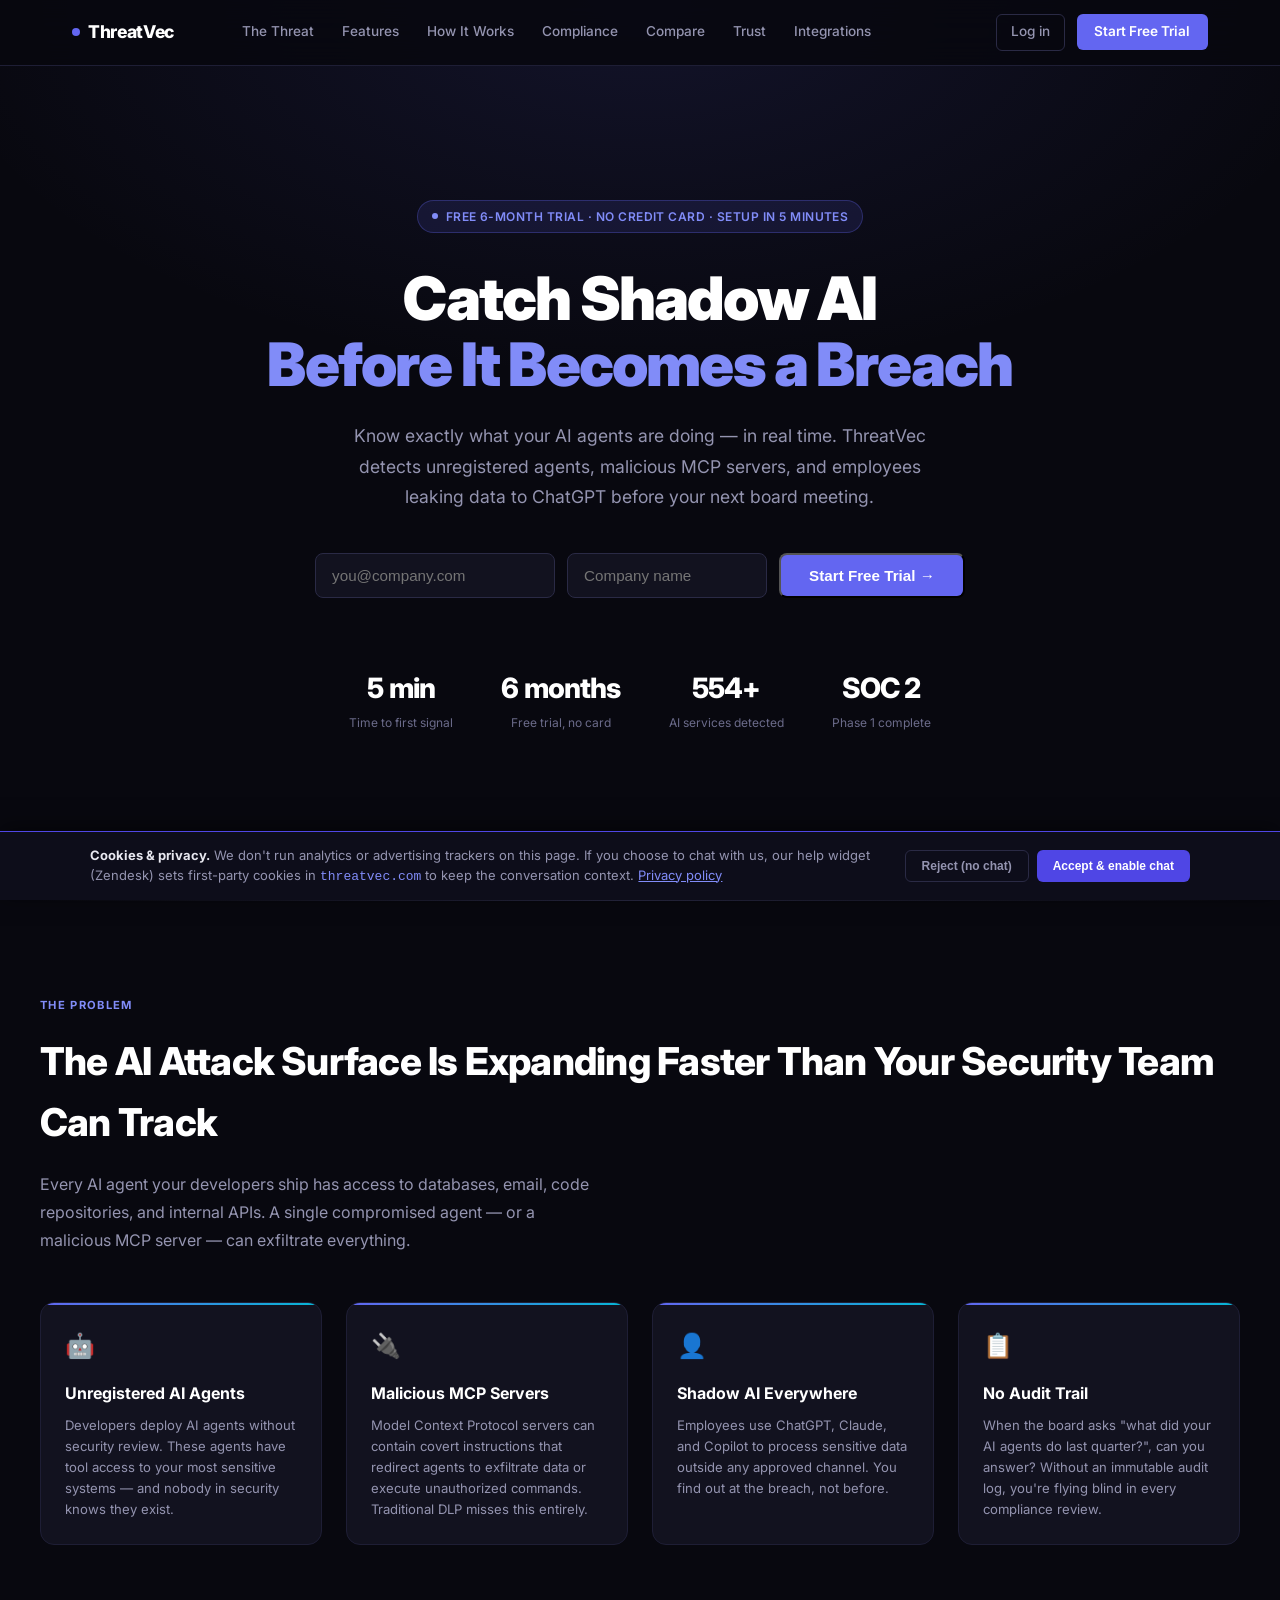
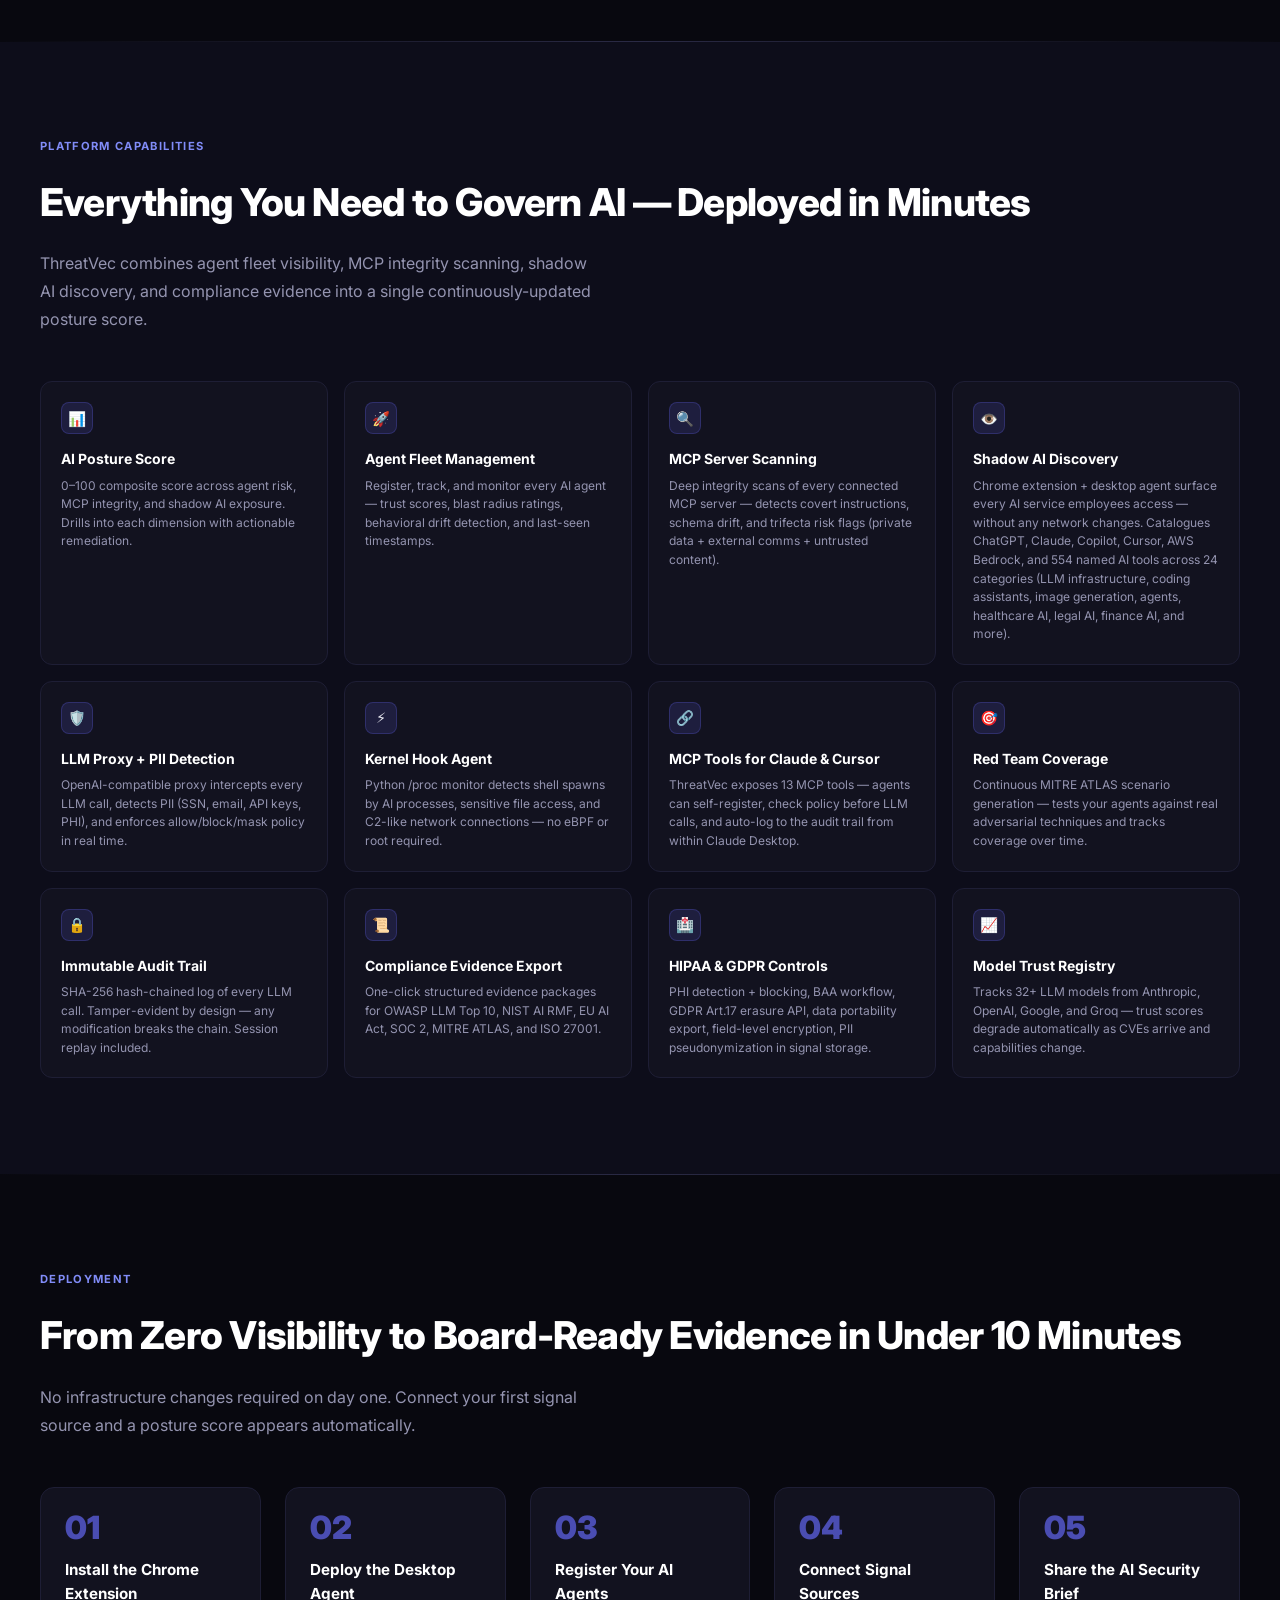
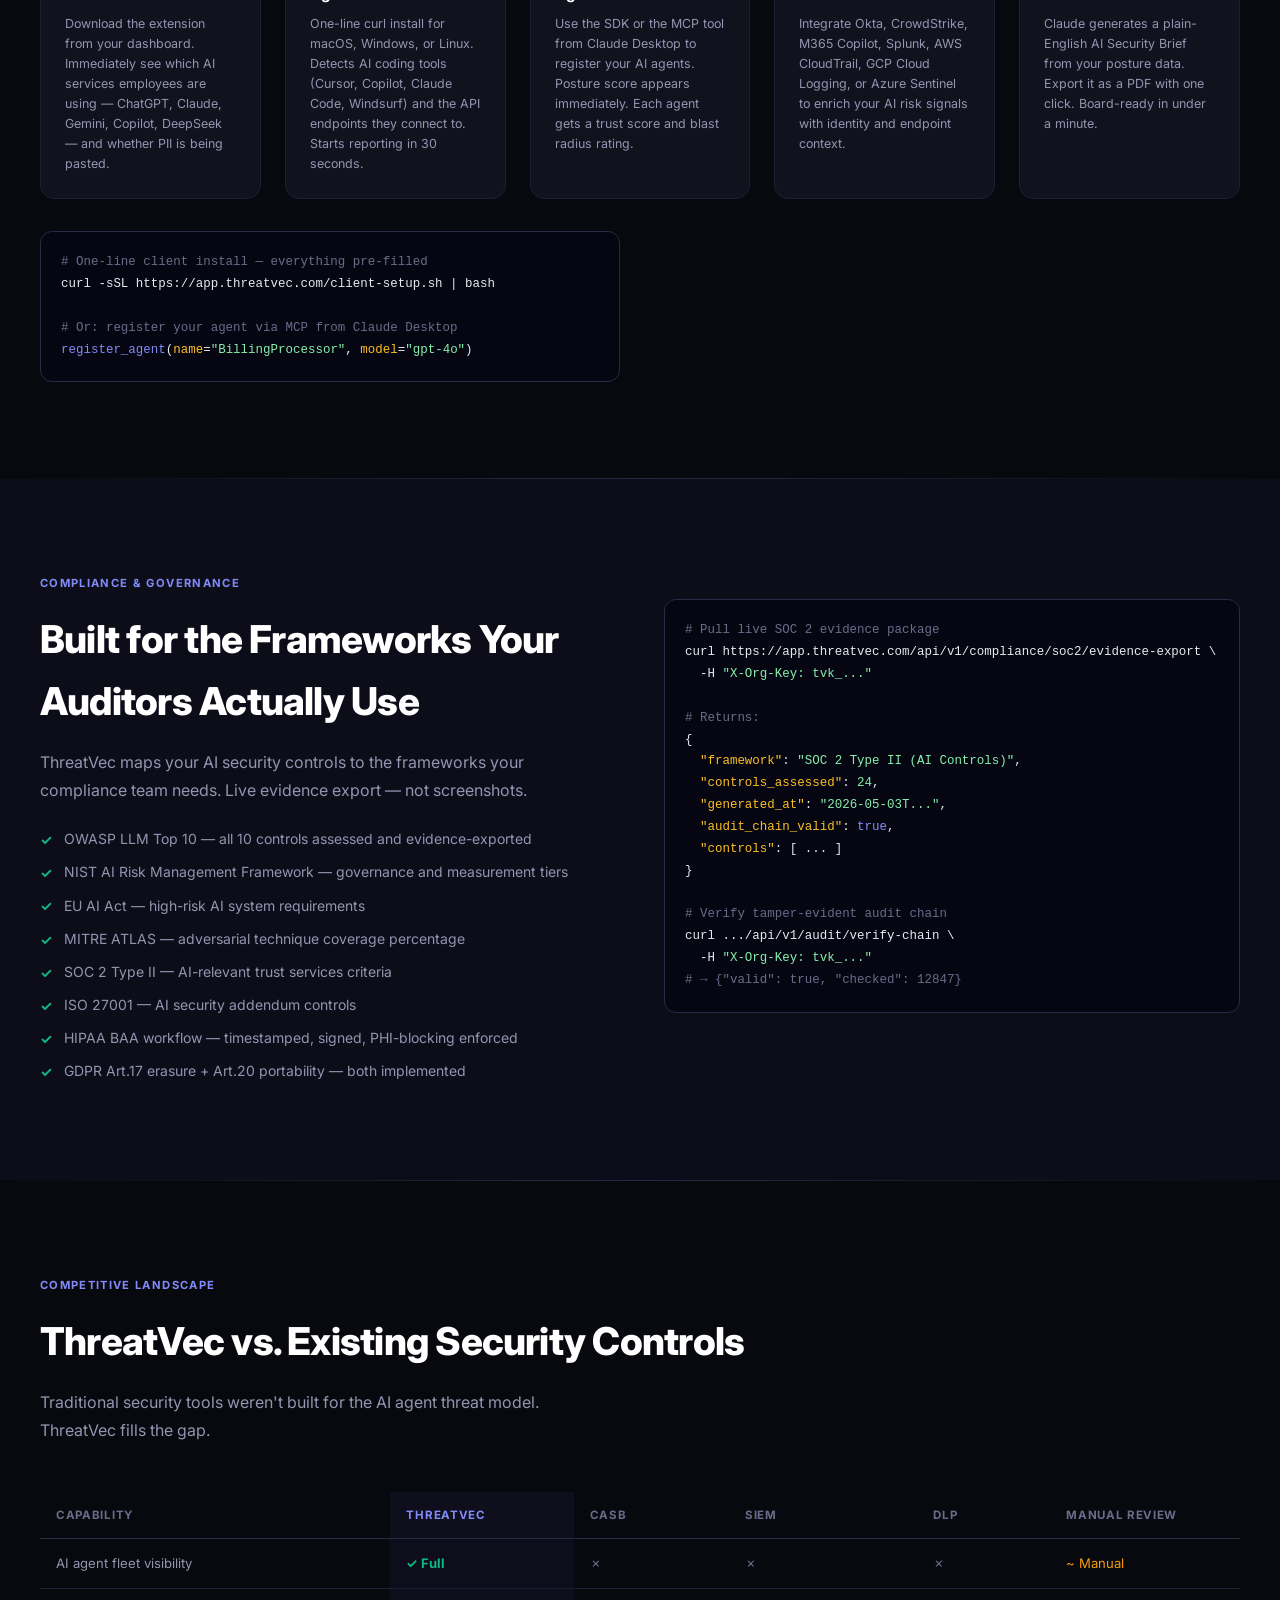
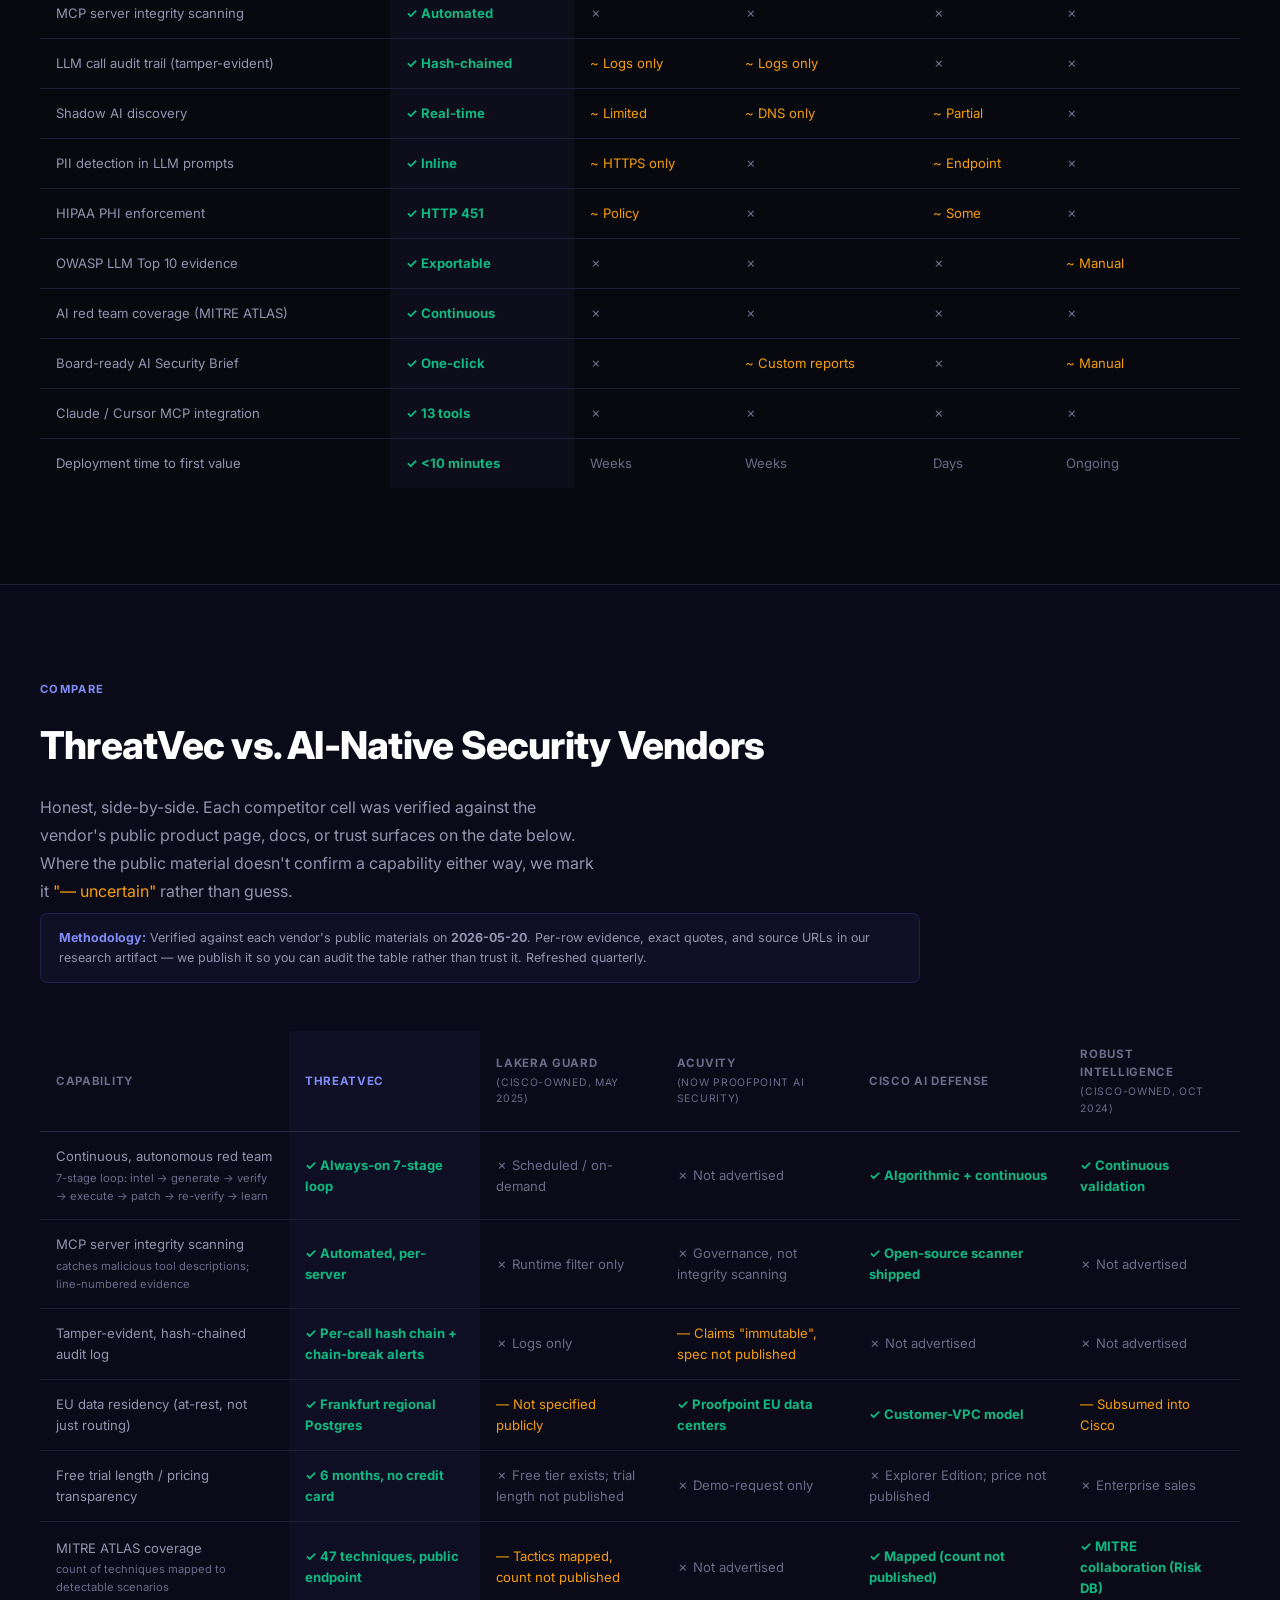
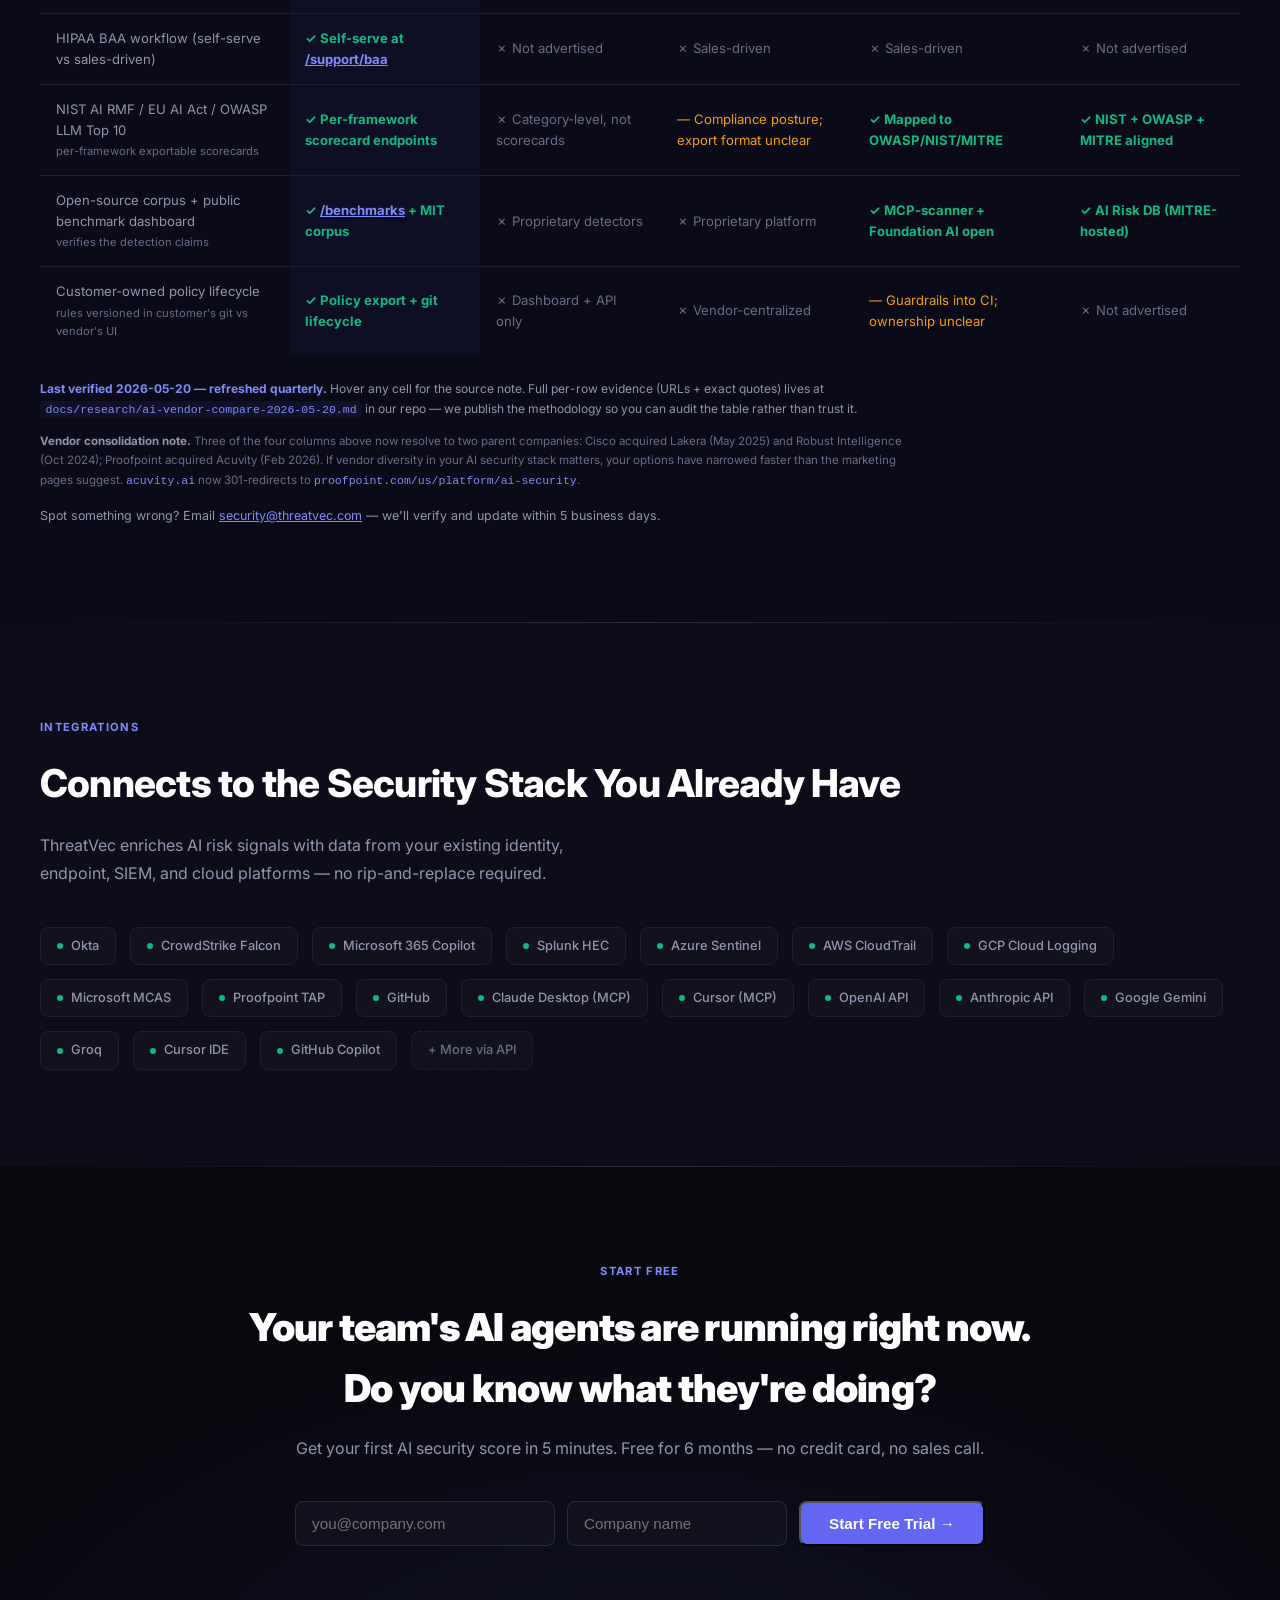
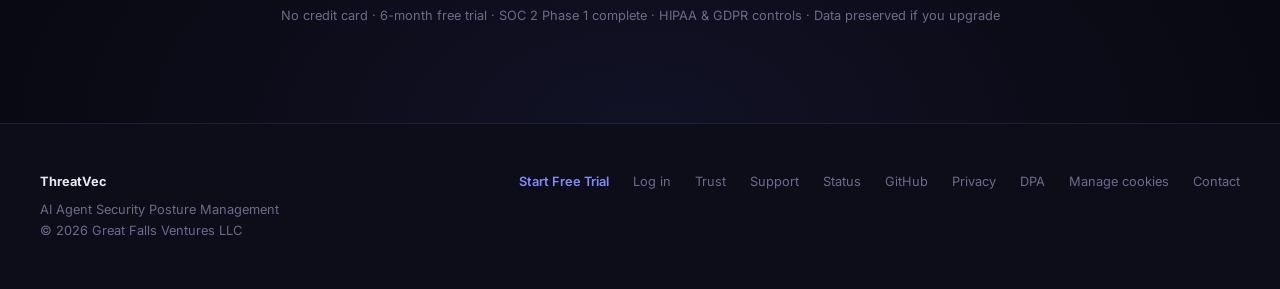
==== index.html @ d37a2454 "fix(sprint-el9): sweep github org refs threatvec/ -> ThreatVecOrg/ GitHub org is `ThreatVecOrg` (not" ====
<!DOCTYPE html>
<html lang="en">
<head>
<meta charset="UTF-8"/>
<meta name="viewport" content="width=device-width,initial-scale=1"/>
<title>ThreatVec — AI Agent Security Posture Management</title>
<meta name="description" content="ThreatVec gives security teams real-time visibility, risk scoring, and compliance evidence for every AI agent, MCP server, and shadow AI service in your organization."/>
<link rel="preconnect" href="https://fonts.googleapis.com"/>
<link href="https://fonts.googleapis.com/css2?family=Inter:wght@300;400;500;600;700;800;900&display=swap" rel="stylesheet"/>
<style>
*{margin:0;padding:0;box-sizing:border-box;}
:root{
  --bg:#08080f;
  --bg2:#0d0d1a;
  --bg3:#12121f;
  --border:#1e1e35;
  --border2:#2a2a45;
  --text:#e8e8f0;
  --muted:#6b6b8a;
  --muted2:#9494b0;
  --accent:#6366f1;
  --accent2:#818cf8;
  --accent3:#4f46e5;
  --cyan:#06b6d4;
  --green:#10b981;
  --red:#ef4444;
  --amber:#f59e0b;
}
html{scroll-behavior:smooth;}
body{background:var(--bg);color:var(--text);font-family:'Inter',system-ui,sans-serif;line-height:1.6;font-size:16px;overflow-x:hidden;}

/* ── Nav ── */
nav{position:fixed;top:0;left:0;right:0;z-index:100;background:rgba(8,8,15,.85);backdrop-filter:blur(16px);border-bottom:1px solid var(--border);padding:.875rem 0;}
.nav-inner{max-width:1200px;margin:0 auto;padding:0 2rem;display:flex;align-items:center;gap:2rem;}
.logo{font-size:1.1rem;font-weight:800;color:#fff;text-decoration:none;letter-spacing:-.02em;display:flex;align-items:center;gap:.5rem;}
.logo-dot{width:8px;height:8px;background:var(--accent);border-radius:50%;display:inline-block;}
.nav-links{display:flex;gap:.25rem;margin-left:1.5rem;}
.nav-links a{color:var(--muted2);text-decoration:none;font-size:.85rem;font-weight:500;padding:.4rem .75rem;border-radius:.375rem;transition:color .15s,background .15s;}
.nav-links a:hover{color:var(--text);background:rgba(255,255,255,.05);}
.nav-right{margin-left:auto;display:flex;align-items:center;gap:.75rem;}
.btn-ghost{color:var(--muted2);text-decoration:none;font-size:.85rem;font-weight:500;padding:.4rem .875rem;border-radius:.375rem;border:1px solid var(--border2);transition:all .15s;}
.btn-ghost:hover{color:var(--text);border-color:var(--accent);}
.btn-primary{background:var(--accent);color:#fff;text-decoration:none;font-size:.85rem;font-weight:600;padding:.45rem 1.1rem;border-radius:.375rem;transition:background .15s;}
.btn-primary:hover{background:var(--accent3);}

/* ── Hero ── */
.hero{min-height:100vh;display:flex;align-items:center;padding:7rem 2rem 5rem;background:radial-gradient(ellipse 80% 60% at 50% 0%,rgba(99,102,241,.12) 0%,transparent 70%);}
.hero-inner{max-width:900px;margin:0 auto;text-align:center;}
.hero-badge{display:inline-flex;align-items:center;gap:.5rem;background:rgba(99,102,241,.12);border:1px solid rgba(99,102,241,.3);color:var(--accent2);font-size:.75rem;font-weight:600;padding:.375rem .875rem;border-radius:9999px;margin-bottom:2rem;letter-spacing:.04em;text-transform:uppercase;}
.hero-badge-dot{width:6px;height:6px;background:var(--accent2);border-radius:50%;animation:pulse 2s infinite;}
@keyframes pulse{0%,100%{opacity:1;transform:scale(1)}50%{opacity:.5;transform:scale(.85)}}
h1{font-size:clamp(2.25rem,5vw,3.75rem);font-weight:900;line-height:1.1;letter-spacing:-.03em;margin-bottom:1.5rem;color:#fff;}
h1 em{font-style:normal;color:var(--accent2);}
.hero-sub{font-size:1.1rem;color:var(--muted2);max-width:620px;margin:0 auto 2.5rem;line-height:1.75;}
.hero-ctas{display:flex;gap:1rem;justify-content:center;flex-wrap:wrap;margin-bottom:3.5rem;}
.btn-lg{padding:.75rem 1.75rem;border-radius:.5rem;font-size:.95rem;font-weight:600;text-decoration:none;transition:all .15s;}
.btn-lg-primary{background:var(--accent);color:#fff;}
.btn-lg-primary:hover{background:var(--accent3);transform:translateY(-1px);box-shadow:0 8px 24px rgba(99,102,241,.35);}
.btn-lg-outline{border:1.5px solid var(--border2);color:var(--text);}
.btn-lg-outline:hover{border-color:var(--accent);color:var(--accent2);}
.hero-stats{display:flex;gap:3rem;justify-content:center;flex-wrap:wrap;}
.hero-stat-num{font-size:1.75rem;font-weight:800;color:#fff;letter-spacing:-.03em;}
.hero-stat-label{font-size:.75rem;color:var(--muted);margin-top:.125rem;}

/* ── Section shell ── */
section{padding:6rem 2rem;}
.section-inner{max-width:1200px;margin:0 auto;}
.section-label{font-size:.7rem;font-weight:700;text-transform:uppercase;letter-spacing:.12em;color:var(--accent2);margin-bottom:1rem;}
.section-title{font-size:clamp(1.75rem,3vw,2.5rem);font-weight:800;letter-spacing:-.02em;color:#fff;margin-bottom:1rem;}
.section-sub{font-size:1rem;color:var(--muted2);max-width:560px;line-height:1.75;}
.divider{height:1px;background:linear-gradient(90deg,transparent,var(--border2),transparent);margin:0 auto;}

/* ── Threat section ── */
.threat-grid{display:grid;grid-template-columns:repeat(auto-fit,minmax(280px,1fr));gap:1.5rem;margin-top:3rem;}
.threat-card{background:var(--bg3);border:1px solid var(--border);border-radius:.875rem;padding:1.5rem;position:relative;overflow:hidden;}
.threat-card::before{content:'';position:absolute;top:0;left:0;right:0;height:2px;background:linear-gradient(90deg,var(--accent),var(--cyan));}
.threat-icon{font-size:1.5rem;margin-bottom:1rem;}
.threat-title{font-size:1rem;font-weight:700;color:#fff;margin-bottom:.5rem;}
.threat-desc{font-size:.82rem;color:var(--muted2);line-height:1.6;}

/* ── Features grid ── */
.features-grid{display:grid;grid-template-columns:repeat(auto-fill,minmax(240px,1fr));gap:1rem;margin-top:3rem;}
.feature-card{background:var(--bg3);border:1px solid var(--border);border-radius:.75rem;padding:1.25rem;transition:border-color .15s,background .15s;}
.feature-card:hover{border-color:var(--border2);background:#14142a;}
.feature-icon{width:2rem;height:2rem;background:rgba(99,102,241,.15);border:1px solid rgba(99,102,241,.25);border-radius:.5rem;display:flex;align-items:center;justify-content:center;margin-bottom:.875rem;font-size:.9rem;}
.feature-title{font-size:.875rem;font-weight:700;color:#fff;margin-bottom:.375rem;}
.feature-desc{font-size:.75rem;color:var(--muted2);line-height:1.55;}

/* ── Compliance / signal sources ── */
.two-col{display:grid;grid-template-columns:1fr 1fr;gap:3rem;align-items:start;}
@media(max-width:768px){.two-col{grid-template-columns:1fr;}}
.check-list{list-style:none;display:flex;flex-direction:column;gap:.625rem;margin-top:1.5rem;}
.check-list li{display:flex;align-items:flex-start;gap:.75rem;font-size:.875rem;color:var(--muted2);}
.check-list li::before{content:'✓';color:var(--green);font-weight:700;flex-shrink:0;margin-top:.05rem;}

/* ── Comparison table ── */
.compare-wrap{overflow-x:auto;margin-top:3rem;}
table{width:100%;border-collapse:collapse;font-size:.85rem;}
th{padding:.875rem 1rem;text-align:left;font-size:.72rem;font-weight:700;text-transform:uppercase;letter-spacing:.06em;color:var(--muted);border-bottom:1px solid var(--border2);}
th.highlight{color:var(--accent2);background:rgba(99,102,241,.06);}
td{padding:.875rem 1rem;border-bottom:1px solid var(--border);color:var(--muted2);font-size:.82rem;}
td.highlight{background:rgba(99,102,241,.05);}
td.yes{color:var(--green);font-weight:700;}
td.no{color:var(--muted);}
td.partial{color:var(--amber);}
tr:last-child td{border-bottom:none;}

/* ── Integrations ── */
.integrations-grid{display:flex;flex-wrap:wrap;gap:.875rem;margin-top:2.5rem;}
.integration-pill{display:inline-flex;align-items:center;gap:.5rem;background:var(--bg3);border:1px solid var(--border);border-radius:.5rem;padding:.5rem 1rem;font-size:.8rem;font-weight:500;color:var(--muted2);transition:border-color .15s;}
.integration-pill:hover{border-color:var(--accent);color:var(--text);}
.int-dot{width:6px;height:6px;border-radius:50%;background:var(--green);}

/* ── How it works ── */
.steps{display:grid;grid-template-columns:repeat(auto-fit,minmax(220px,1fr));gap:1.5rem;margin-top:3rem;position:relative;}
.step{background:var(--bg3);border:1px solid var(--border);border-radius:.875rem;padding:1.5rem;}
.step-num{font-size:2rem;font-weight:900;color:var(--accent);line-height:1;margin-bottom:.875rem;opacity:.7;}
.step-title{font-size:.95rem;font-weight:700;color:#fff;margin-bottom:.5rem;}
.step-desc{font-size:.78rem;color:var(--muted2);line-height:1.6;}

/* ── CTA ── */
.cta-section{text-align:center;padding:6rem 2rem;background:radial-gradient(ellipse 80% 100% at 50% 100%,rgba(99,102,241,.1) 0%,transparent 70%);}
.cta-title{font-size:clamp(1.75rem,3vw,2.75rem);font-weight:900;letter-spacing:-.02em;color:#fff;margin-bottom:1rem;}
.cta-sub{font-size:1rem;color:var(--muted2);margin-bottom:2.5rem;}

/* ── Footer ── */
footer{background:var(--bg2);border-top:1px solid var(--border);padding:3rem 2rem;font-size:.8rem;color:var(--muted);}
.footer-inner{max-width:1200px;margin:0 auto;display:flex;justify-content:space-between;flex-wrap:wrap;gap:1.5rem;}
.footer-links{display:flex;gap:1.5rem;flex-wrap:wrap;}
.footer-links a{color:var(--muted);text-decoration:none;transition:color .15s;}
.footer-links a:hover{color:var(--text);}

/* ── Code block ── */
.code-block{background:#060612;border:1px solid var(--border2);border-radius:.75rem;padding:1.25rem;font-family:ui-monospace,monospace;font-size:.78rem;line-height:1.75;overflow-x:auto;margin-top:1.5rem;}
.code-block .c{color:var(--muted);}
.code-block .k{color:var(--accent2);}
.code-block .s{color:#86efac;}
.code-block .n{color:#fbbf24;}

@media(max-width:900px){
  .nav-links{display:none;}
  .hero-stats{gap:2rem;}
}
</style>
</head>
<body>

<!-- ── NAV ── -->
<nav>
  <div class="nav-inner">
    <a href="#" class="logo"><span class="logo-dot"></span>ThreatVec</a>
    <div class="nav-links">
      <a href="#threat">The Threat</a>
      <a href="#features">Features</a>
      <a href="#how">How It Works</a>
      <a href="#compliance">Compliance</a>
      <a href="#compare">Compare</a>
      <a href="https://app.threatvec.com/trust">Trust</a>
      <a href="#integrations">Integrations</a>
    </div>
    <div class="nav-right">
      <a href="https://app.threatvec.com" class="btn-ghost">Log in</a>
      <a href="https://app.threatvec.com/signup" class="btn-primary">Start Free Trial</a>
    </div>
  </div>
</nav>

<!-- ── HERO ── -->
<div class="hero">
  <div class="hero-inner">
    <div class="hero-badge">
      <span class="hero-badge-dot"></span>
      Free 6-month trial · No credit card · Setup in 5 minutes
    </div>
    <h1>Catch Shadow AI<br><em>Before It Becomes a Breach</em></h1>
    <p class="hero-sub">Know exactly what your AI agents are doing — in real time. ThreatVec detects unregistered agents, malicious MCP servers, and employees leaking data to ChatGPT before your next board meeting.</p>

    <!-- Inline signup form — fastest path to trial -->
    <form id="hero-form" style="display:flex;gap:.75rem;justify-content:center;flex-wrap:wrap;margin-bottom:1.25rem" onsubmit="heroSignup(event)">
      <input id="hero-email" type="email" placeholder="you@company.com" required
             style="padding:.75rem 1rem;border-radius:.5rem;border:1.5px solid var(--border2);background:var(--bg3);color:var(--text);font-size:.95rem;width:240px;outline:none;transition:border .15s"
             onfocus="this.style.borderColor='var(--accent)'" onblur="this.style.borderColor='var(--border2)'">
      <input id="hero-org" type="text" placeholder="Company name" required
             style="padding:.75rem 1rem;border-radius:.5rem;border:1.5px solid var(--border2);background:var(--bg3);color:var(--text);font-size:.95rem;width:200px;outline:none;transition:border .15s"
             onfocus="this.style.borderColor='var(--accent)'" onblur="this.style.borderColor='var(--border2)'">
      <button type="submit" id="hero-btn" class="btn-lg btn-lg-primary" style="white-space:nowrap">
        Start Free Trial →
      </button>
    </form>
    <div id="hero-msg" style="min-height:1.5rem;font-size:.85rem;color:var(--muted2);margin-bottom:1.5rem;text-align:center"></div>

    <div class="hero-stats">
      <div><div class="hero-stat-num">5 min</div><div class="hero-stat-label">Time to first signal</div></div>
      <div><div class="hero-stat-num">6 months</div><div class="hero-stat-label">Free trial, no card</div></div>
      <div><div class="hero-stat-num">554+</div><div class="hero-stat-label">AI services detected</div></div>
      <div><div class="hero-stat-num">SOC 2</div><div class="hero-stat-label">Phase 1 complete</div></div>
    </div>

    <script>
    async function heroSignup(e) {
      e.preventDefault();
      const btn = document.getElementById('hero-btn');
      const msg = document.getElementById('hero-msg');
      const email = document.getElementById('hero-email').value.trim();
      const org   = document.getElementById('hero-org').value.trim();
      btn.textContent = 'Setting up…';
      btn.disabled = true;
      try {
        const r = await fetch('https://app.threatvec.com/api/v1/signup', {
          method: 'POST',
          headers: {'Content-Type':'application/json'},
          body: JSON.stringify({
            email,
            org_name: org,
            data_region: 'us',
            us_transfer_consent: true,
          }),
        });
        if (r.ok) {
          msg.style.color = '#4ade80';
          msg.textContent = '✓ Check your email — install instructions sent. See you inside.';
          btn.textContent = '✓ Email sent';
        } else {
          // Backend rejected (validation / 422 / 4xx / 5xx). The full signup
          // form on /signup has the consent checkbox + region picker + better
          // error surface, so hand the user off there rather than trapping
          // them on a partial form that just keeps failing.
          window.location.href = `https://app.threatvec.com/signup?email=${encodeURIComponent(email)}&org=${encodeURIComponent(org)}`;
        }
      } catch(err) {
        // Network error fallback: same handoff path.
        window.location.href = `https://app.threatvec.com/signup?email=${encodeURIComponent(email)}&org=${encodeURIComponent(org)}`;
      }
    }
    </script>
  </div>
</div>

<div class="divider" style="max-width:1200px;"></div>

<!-- ── THREAT ── -->
<section id="threat">
  <div class="section-inner">
    <div class="section-label">The Problem</div>
    <h2 class="section-title">The AI Attack Surface Is Expanding Faster Than Your Security Team Can Track</h2>
    <p class="section-sub">Every AI agent your developers ship has access to databases, email, code repositories, and internal APIs. A single compromised agent — or a malicious MCP server — can exfiltrate everything.</p>
    <div class="threat-grid">
      <div class="threat-card">
        <div class="threat-icon">🤖</div>
        <div class="threat-title">Unregistered AI Agents</div>
        <div class="threat-desc">Developers deploy AI agents without security review. These agents have tool access to your most sensitive systems — and nobody in security knows they exist.</div>
      </div>
      <div class="threat-card">
        <div class="threat-icon">🔌</div>
        <div class="threat-title">Malicious MCP Servers</div>
        <div class="threat-desc">Model Context Protocol servers can contain covert instructions that redirect agents to exfiltrate data or execute unauthorized commands. Traditional DLP misses this entirely.</div>
      </div>
      <div class="threat-card">
        <div class="threat-icon">👤</div>
        <div class="threat-title">Shadow AI Everywhere</div>
        <div class="threat-desc">Employees use ChatGPT, Claude, and Copilot to process sensitive data outside any approved channel. You find out at the breach, not before.</div>
      </div>
      <div class="threat-card">
        <div class="threat-icon">📋</div>
        <div class="threat-title">No Audit Trail</div>
        <div class="threat-desc">When the board asks "what did your AI agents do last quarter?", can you answer? Without an immutable audit log, you're flying blind in every compliance review.</div>
      </div>
    </div>
  </div>
</section>

<div class="divider"></div>

<!-- ── FEATURES ── -->
<section id="features" style="background:var(--bg2);">
  <div class="section-inner">
    <div class="section-label">Platform Capabilities</div>
    <h2 class="section-title">Everything You Need to Govern AI — Deployed in Minutes</h2>
    <p class="section-sub">ThreatVec combines agent fleet visibility, MCP integrity scanning, shadow AI discovery, and compliance evidence into a single continuously-updated posture score.</p>
    <div class="features-grid">

      <div class="feature-card">
        <div class="feature-icon">📊</div>
        <div class="feature-title">AI Posture Score</div>
        <div class="feature-desc">0–100 composite score across agent risk, MCP integrity, and shadow AI exposure. Drills into each dimension with actionable remediation.</div>
      </div>

      <div class="feature-card">
        <div class="feature-icon">🚀</div>
        <div class="feature-title">Agent Fleet Management</div>
        <div class="feature-desc">Register, track, and monitor every AI agent — trust scores, blast radius ratings, behavioral drift detection, and last-seen timestamps.</div>
      </div>

      <div class="feature-card">
        <div class="feature-icon">🔍</div>
        <div class="feature-title">MCP Server Scanning</div>
        <div class="feature-desc">Deep integrity scans of every connected MCP server — detects covert instructions, schema drift, and trifecta risk flags (private data + external comms + untrusted content).</div>
      </div>

      <div class="feature-card">
        <div class="feature-icon">👁️</div>
        <div class="feature-title">Shadow AI Discovery</div>
        <div class="feature-desc">Chrome extension + desktop agent surface every AI service employees access — without any network changes. Catalogues ChatGPT, Claude, Copilot, Cursor, AWS Bedrock, and 554 named AI tools across 24 categories (LLM infrastructure, coding assistants, image generation, agents, healthcare AI, legal AI, finance AI, and more).</div>
      </div>

      <div class="feature-card">
        <div class="feature-icon">🛡️</div>
        <div class="feature-title">LLM Proxy + PII Detection</div>
        <div class="feature-desc">OpenAI-compatible proxy intercepts every LLM call, detects PII (SSN, email, API keys, PHI), and enforces allow/block/mask policy in real time.</div>
      </div>

      <div class="feature-card">
        <div class="feature-icon">⚡</div>
        <div class="feature-title">Kernel Hook Agent</div>
        <div class="feature-desc">Python /proc monitor detects shell spawns by AI processes, sensitive file access, and C2-like network connections — no eBPF or root required.</div>
      </div>

      <div class="feature-card">
        <div class="feature-icon">🔗</div>
        <div class="feature-title">MCP Tools for Claude &amp; Cursor</div>
        <div class="feature-desc">ThreatVec exposes 13 MCP tools — agents can self-register, check policy before LLM calls, and auto-log to the audit trail from within Claude Desktop.</div>
      </div>

      <div class="feature-card">
        <div class="feature-icon">🎯</div>
        <div class="feature-title">Red Team Coverage</div>
        <div class="feature-desc">Continuous MITRE ATLAS scenario generation — tests your agents against real adversarial techniques and tracks coverage over time.</div>
      </div>

      <div class="feature-card">
        <div class="feature-icon">🔒</div>
        <div class="feature-title">Immutable Audit Trail</div>
        <div class="feature-desc">SHA-256 hash-chained log of every LLM call. Tamper-evident by design — any modification breaks the chain. Session replay included.</div>
      </div>

      <div class="feature-card">
        <div class="feature-icon">📜</div>
        <div class="feature-title">Compliance Evidence Export</div>
        <div class="feature-desc">One-click structured evidence packages for OWASP LLM Top 10, NIST AI RMF, EU AI Act, SOC 2, MITRE ATLAS, and ISO 27001.</div>
      </div>

      <div class="feature-card">
        <div class="feature-icon">🏥</div>
        <div class="feature-title">HIPAA &amp; GDPR Controls</div>
        <div class="feature-desc">PHI detection + blocking, BAA workflow, GDPR Art.17 erasure API, data portability export, field-level encryption, PII pseudonymization in signal storage.</div>
      </div>

      <div class="feature-card">
        <div class="feature-icon">📈</div>
        <div class="feature-title">Model Trust Registry</div>
        <div class="feature-desc">Tracks 32+ LLM models from Anthropic, OpenAI, Google, and Groq — trust scores degrade automatically as CVEs arrive and capabilities change.</div>
      </div>

    </div>
  </div>
</section>

<div class="divider"></div>

<!-- ── HOW IT WORKS ── -->
<section id="how">
  <div class="section-inner">
    <div class="section-label">Deployment</div>
    <h2 class="section-title">From Zero Visibility to Board-Ready Evidence in Under 10 Minutes</h2>
    <p class="section-sub">No infrastructure changes required on day one. Connect your first signal source and a posture score appears automatically.</p>
    <div class="steps">
      <div class="step">
        <div class="step-num">01</div>
        <div class="step-title">Install the Chrome Extension</div>
        <div class="step-desc">Download the extension from your dashboard. Immediately see which AI services employees are using — ChatGPT, Claude, Gemini, Copilot, DeepSeek — and whether PII is being pasted.</div>
      </div>
      <div class="step">
        <div class="step-num">02</div>
        <div class="step-title">Deploy the Desktop Agent</div>
        <div class="step-desc">One-line curl install for macOS, Windows, or Linux. Detects AI coding tools (Cursor, Copilot, Claude Code, Windsurf) and the API endpoints they connect to. Starts reporting in 30 seconds.</div>
      </div>
      <div class="step">
        <div class="step-num">03</div>
        <div class="step-title">Register Your AI Agents</div>
        <div class="step-desc">Use the SDK or the MCP tool from Claude Desktop to register your AI agents. Posture score appears immediately. Each agent gets a trust score and blast radius rating.</div>
      </div>
      <div class="step">
        <div class="step-num">04</div>
        <div class="step-title">Connect Signal Sources</div>
        <div class="step-desc">Integrate Okta, CrowdStrike, M365 Copilot, Splunk, AWS CloudTrail, GCP Cloud Logging, or Azure Sentinel to enrich your AI risk signals with identity and endpoint context.</div>
      </div>
      <div class="step">
        <div class="step-num">05</div>
        <div class="step-title">Share the AI Security Brief</div>
        <div class="step-desc">Claude generates a plain-English AI Security Brief from your posture data. Export it as a PDF with one click. Board-ready in under a minute.</div>
      </div>
    </div>
    <div class="code-block" style="max-width:580px;margin-top:2rem">
      <span class="c"># One-line client install — everything pre-filled</span><br>
      curl -sSL https://app.threatvec.com/client-setup.sh | bash<br><br>
      <span class="c"># Or: register your agent via MCP from Claude Desktop</span><br>
      <span class="k">register_agent</span>(<span class="n">name</span>=<span class="s">"BillingProcessor"</span>, <span class="n">model</span>=<span class="s">"gpt-4o"</span>)
    </div>
  </div>
</section>

<div class="divider"></div>

<!-- ── COMPLIANCE ── -->
<section id="compliance" style="background:var(--bg2);">
  <div class="section-inner">
    <div class="two-col">
      <div>
        <div class="section-label">Compliance &amp; Governance</div>
        <h2 class="section-title">Built for the Frameworks Your Auditors Actually Use</h2>
        <p class="section-sub">ThreatVec maps your AI security controls to the frameworks your compliance team needs. Live evidence export — not screenshots.</p>
        <ul class="check-list">
          <li>OWASP LLM Top 10 — all 10 controls assessed and evidence-exported</li>
          <li>NIST AI Risk Management Framework — governance and measurement tiers</li>
          <li>EU AI Act — high-risk AI system requirements</li>
          <li>MITRE ATLAS — adversarial technique coverage percentage</li>
          <li>SOC 2 Type II — AI-relevant trust services criteria</li>
          <li>ISO 27001 — AI security addendum controls</li>
          <li>HIPAA BAA workflow — timestamped, signed, PHI-blocking enforced</li>
          <li>GDPR Art.17 erasure + Art.20 portability — both implemented</li>
        </ul>
      </div>
      <div>
        <div class="code-block">
          <span class="c"># Pull live SOC 2 evidence package</span><br>
          curl https://app.threatvec.com/api/v1/compliance/soc2/evidence-export \<br>
          &nbsp;&nbsp;-H <span class="s">"X-Org-Key: tvk_..."</span><br><br>
          <span class="c"># Returns:</span><br>
          {<br>
          &nbsp;&nbsp;<span class="n">"framework"</span>: <span class="s">"SOC 2 Type II (AI Controls)"</span>,<br>
          &nbsp;&nbsp;<span class="n">"controls_assessed"</span>: <span class="s">24</span>,<br>
          &nbsp;&nbsp;<span class="n">"generated_at"</span>: <span class="s">"2026-05-03T..."</span>,<br>
          &nbsp;&nbsp;<span class="n">"audit_chain_valid"</span>: <span class="k">true</span>,<br>
          &nbsp;&nbsp;<span class="n">"controls"</span>: [ ... ]<br>
          }<br><br>
          <span class="c"># Verify tamper-evident audit chain</span><br>
          curl .../api/v1/audit/verify-chain \<br>
          &nbsp;&nbsp;-H <span class="s">"X-Org-Key: tvk_..."</span><br>
          <span class="c"># → {"valid": true, "checked": 12847}</span>
        </div>
      </div>
    </div>
  </div>
</section>

<div class="divider"></div>

<!-- ── COMPARE ── -->
<section id="compare">
  <div class="section-inner">
    <div class="section-label">Competitive Landscape</div>
    <h2 class="section-title">ThreatVec vs. Existing Security Controls</h2>
    <p class="section-sub">Traditional security tools weren't built for the AI agent threat model. ThreatVec fills the gap.</p>
    <div class="compare-wrap">
      <table id="compare-vs-controls">
        <thead>
          <tr>
            <th>Capability</th>
            <th class="highlight">ThreatVec</th>
            <th>CASB</th>
            <th>SIEM</th>
            <th>DLP</th>
            <th>Manual Review</th>
          </tr>
        </thead>
        <tbody>
          <tr><td>AI agent fleet visibility</td><td class="highlight yes">✓ Full</td><td class="no">✗</td><td class="no">✗</td><td class="no">✗</td><td class="partial">~ Manual</td></tr>
          <tr><td>MCP server integrity scanning</td><td class="highlight yes">✓ Automated</td><td class="no">✗</td><td class="no">✗</td><td class="no">✗</td><td class="no">✗</td></tr>
          <tr><td>LLM call audit trail (tamper-evident)</td><td class="highlight yes">✓ Hash-chained</td><td class="partial">~ Logs only</td><td class="partial">~ Logs only</td><td class="no">✗</td><td class="no">✗</td></tr>
          <tr><td>Shadow AI discovery</td><td class="highlight yes">✓ Real-time</td><td class="partial">~ Limited</td><td class="partial">~ DNS only</td><td class="partial">~ Partial</td><td class="no">✗</td></tr>
          <tr><td>PII detection in LLM prompts</td><td class="highlight yes">✓ Inline</td><td class="partial">~ HTTPS only</td><td class="no">✗</td><td class="partial">~ Endpoint</td><td class="no">✗</td></tr>
          <tr><td>HIPAA PHI enforcement</td><td class="highlight yes">✓ HTTP 451</td><td class="partial">~ Policy</td><td class="no">✗</td><td class="partial">~ Some</td><td class="no">✗</td></tr>
          <tr><td>OWASP LLM Top 10 evidence</td><td class="highlight yes">✓ Exportable</td><td class="no">✗</td><td class="no">✗</td><td class="no">✗</td><td class="partial">~ Manual</td></tr>
          <tr><td>AI red team coverage (MITRE ATLAS)</td><td class="highlight yes">✓ Continuous</td><td class="no">✗</td><td class="no">✗</td><td class="no">✗</td><td class="no">✗</td></tr>
          <tr><td>Board-ready AI Security Brief</td><td class="highlight yes">✓ One-click</td><td class="no">✗</td><td class="partial">~ Custom reports</td><td class="no">✗</td><td class="partial">~ Manual</td></tr>
          <tr><td>Claude / Cursor MCP integration</td><td class="highlight yes">✓ 13 tools</td><td class="no">✗</td><td class="no">✗</td><td class="no">✗</td><td class="no">✗</td></tr>
          <tr><td>Deployment time to first value</td><td class="highlight yes">✓ &lt;10 minutes</td><td class="no">Weeks</td><td class="no">Weeks</td><td class="no">Days</td><td class="no">Ongoing</td></tr>
        </tbody>
      </table>
    </div>
  </div>
</section>

<!-- ── COMPARE vs AI-NATIVE VENDORS — Sprint EL-7 ────────────────────────────
     Restored after EL-5 pull. Every competitor cell now backed by a
     dated URL + quote in docs/research/ai-vendor-compare-2026-05-20.md.
     Three states only: ✓ confirmed, ✗ not advertised, — uncertain.
     No more "?" cells. Quarterly refresh; next: 2026-08-20. -->
<section id="compare-ai" style="background:#0a0a18;border-top:1px solid var(--border);">
  <div class="section-inner">
    <div class="section-label">Compare</div>
    <h2 class="section-title">ThreatVec vs. AI-Native Security Vendors</h2>
    <p class="section-sub">Honest, side-by-side. Each competitor cell was verified against the vendor's public product page, docs, or trust surfaces on the date below. Where the public material doesn't confirm a capability either way, we mark it <span style="color:var(--amber)">"— uncertain"</span> rather than guess.</p>
    <div style="background:rgba(99,102,241,.06);border:1px solid rgba(99,102,241,.2);border-radius:.5rem;padding:.875rem 1.125rem;margin:.5rem 0 1.5rem;max-width:880px;font-size:.78rem;color:var(--muted2);line-height:1.6;">
      <strong style="color:var(--accent2)">Methodology:</strong>
      Verified against each vendor's public materials on <strong>2026-05-20</strong>. Per-row evidence, exact quotes, and source URLs in our research artifact — we publish it so you can audit the table rather than trust it. Refreshed quarterly.
    </div>
    <div class="compare-wrap">
      <table id="compare-vs-ai">
        <thead>
          <tr>
            <th>Capability</th>
            <th class="highlight">ThreatVec</th>
            <th>Lakera Guard <span style="font-weight:400;color:var(--muted);font-size:.65rem;display:block;margin-top:.15rem">(Cisco-owned, May 2025)</span></th>
            <th>Acuvity <span style="font-weight:400;color:var(--muted);font-size:.65rem;display:block;margin-top:.15rem">(now Proofpoint AI Security)</span></th>
            <th>Cisco AI Defense</th>
            <th>Robust Intelligence <span style="font-weight:400;color:var(--muted);font-size:.65rem;display:block;margin-top:.15rem">(Cisco-owned, Oct 2024)</span></th>
          </tr>
        </thead>
        <tbody>
          <tr>
            <td>Continuous, autonomous red team <span style="display:block;color:var(--muted);font-size:.7rem;margin-top:.15rem">7-stage loop: intel → generate → verify → execute → patch → re-verify → learn</span></td>
            <td class="highlight yes">✓ Always-on 7-stage loop</td>
            <td class="no" title="lakera.ai/lakera-red: scheduled recurring testing, not always-on adversarial loop with re-verification (verified 2026-05-20)">✗ Scheduled / on-demand</td>
            <td class="no" title="proofpoint.com/us/platform/ai-security: emphasizes discovery, runtime governance, audit — no autonomous red-team loop (verified 2026-05-20)">✗ Not advertised</td>
            <td class="yes" title="Cisco AI Defense Solution Overview: algorithmic red-teaming across 200+ categories, continuously updated via Talos (verified 2026-05-20)" style="color:var(--green)">✓ Algorithmic + continuous</td>
            <td class="yes" title="Pre-acquisition Robust Intelligence platform performed continuous validation; now integrated into Cisco AI Defense AI Validation" style="color:var(--green)">✓ Continuous validation</td>
          </tr>
          <tr>
            <td>MCP server integrity scanning <span style="display:block;color:var(--muted);font-size:.7rem;margin-top:.15rem">catches malicious tool descriptions; line-numbered evidence</span></td>
            <td class="highlight yes">✓ Automated, per-server</td>
            <td class="no" title="Lakera Guard acts as runtime guardrail on MCP inputs/outputs, not a static analyzer of tool definitions (lakera.ai blog, verified 2026-05-20)">✗ Runtime filter only</td>
            <td class="no" title="proofpoint.com/us/products/ai-mcp-security: 'integrity checks' refers to auth/encryption, not tool-description scanning (verified 2026-05-20)">✗ Governance, not integrity scanning</td>
            <td class="yes" title="github.com/cisco-ai-defense/mcp-scanner — Apache 2.0, scans MCP tools/prompts/resources for malicious patterns + CVE deps + binary malware (verified 2026-05-20)" style="color:var(--green)">✓ Open-source scanner shipped</td>
            <td class="no" title="Original Robust Intelligence positioning was model/data validation, not MCP">✗ Not advertised</td>
          </tr>
          <tr>
            <td>Tamper-evident, hash-chained audit log</td>
            <td class="highlight yes">✓ Per-call hash chain + chain-break alerts</td>
            <td class="no" title="Lakera Guard product page lists 'Logs' but no tamper-evidence claim on any public surface (verified 2026-05-20)">✗ Logs only</td>
            <td class="partial" title="Proofpoint claims 'immutable audit logs' but no published cryptographic-chain or tamper-evidence spec — 'immutable' could mean write-once storage (verified 2026-05-20)">— Claims "immutable", spec not published</td>
            <td class="no" title="No published tamper-evidence claim on AI Defense data sheet or solution overview (verified 2026-05-20)">✗ Not advertised</td>
            <td class="no" title="No public tamper-evidence claim for the original Robust Intelligence audit surface">✗ Not advertised</td>
          </tr>
          <tr>
            <td>EU data residency (at-rest, not just routing)</td>
            <td class="highlight yes">✓ Frankfurt regional Postgres</td>
            <td class="partial" title="lakera.ai/security confirms GDPR; docs/data-regions page returned a transient error 2026-05-20; trust portal sign-in-gated">— Not specified publicly</td>
            <td class="yes" title="Proofpoint operates data centers in US/Europe/Australia/Japan (corporate-wide); AI Security product page does not enumerate residency separately (verified 2026-05-20)" style="color:var(--green)">✓ Proofpoint EU data centers</td>
            <td class="yes" title="'In all VPC and AI POD deployments, AI Defense ensures that application/model/agent data remain fully within the customer's environment' — customer-VPC model trivially satisfies EU at-rest if VPC is EU (verified 2026-05-20)" style="color:var(--green)">✓ Customer-VPC model</td>
            <td class="partial" title="Pre-acquisition docs no longer maintained; subsumed into Cisco AI Defense">— Subsumed into Cisco</td>
          </tr>
          <tr>
            <td>Free trial length / pricing transparency</td>
            <td class="highlight yes">✓ 6 months, no credit card</td>
            <td class="no" title="Community free tier exists at platform.lakera.ai; trial length not published; Pro/Enterprise pricing sales-gated (verified 2026-05-20)">✗ Free tier exists; trial length not published</td>
            <td class="no" title="proofpoint.com/us/platform/ai-security CTAs are 'Request a demo' / 'Get started' — no trial length, no published price (verified 2026-05-20)">✗ Demo-request only</td>
            <td class="no" title="'Explorer Edition' free tier exists (duration not published); enterprise pricing 'based on quantity of AI Applications', list price not published (verified 2026-05-20)">✗ Explorer Edition; price not published</td>
            <td class="no" title="Enterprise sales-led pre-acquisition; now folded into Cisco enterprise procurement">✗ Enterprise sales</td>
          </tr>
          <tr>
            <td>MITRE ATLAS coverage <span style="display:block;color:var(--muted);font-size:.7rem;margin-top:.15rem">count of techniques mapped to detectable scenarios</span></td>
            <td class="highlight yes">✓ 47 techniques, public endpoint</td>
            <td class="partial" title="Lakera blog claims 'Relevant for: All 14 MITRE ATLAS tactics' — tactic coverage, not technique count (verified 2026-05-20)">— Tactics mapped, count not published</td>
            <td class="no" title="No MITRE ATLAS coverage claim on Proofpoint AI Security product pages (verified 2026-05-20)">✗ Not advertised</td>
            <td class="yes" title="200+ subcategories mapped to OWASP/NIST/MITRE per Cisco AI Defense Solution Overview; per-technique ATLAS count not published (verified 2026-05-20)" style="color:var(--green)">✓ Mapped (count not published)</td>
            <td class="yes" title="Robust Intelligence co-developed the AI Risk Database with MITRE; now open-source on GitHub, long-term plan to host under MITRE ATLAS tools" style="color:var(--green)">✓ MITRE collaboration (Risk DB)</td>
          </tr>
          <tr>
            <td>HIPAA BAA workflow (self-serve vs sales-driven)</td>
            <td class="highlight yes">✓ Self-serve at <a href="https://app.threatvec.com/support/baa" style="color:var(--accent2)">/support/baa</a></td>
            <td class="no" title="lakera.ai/security lists SOC-2 + GDPR; no HIPAA / BAA mention on public security page (verified 2026-05-20)">✗ Not advertised</td>
            <td class="no" title="Proofpoint enterprise offers HIPAA-compliant DLP with 80+ policy templates, but no self-serve BAA workflow for the AI Security product (verified 2026-05-20)">✗ Sales-driven</td>
            <td class="no" title="Cisco enterprise BAA process exists historically; no AI Defense-specific self-serve workflow advertised (verified 2026-05-20)">✗ Sales-driven</td>
            <td class="no" title="No specific BAA workflow advertised on pre-acquisition or post-acquisition surfaces">✗ Not advertised</td>
          </tr>
          <tr>
            <td>NIST AI RMF / EU AI Act / OWASP LLM Top 10 <span style="display:block;color:var(--muted);font-size:.7rem;margin-top:.15rem">per-framework exportable scorecards</span></td>
            <td class="highlight yes">✓ Per-framework scorecard endpoints</td>
            <td class="no" title="Lakera lists 'Compliance & Regulatory Risks' as a guardrail category; no per-framework scorecard or exportable evidence pack advertised (verified 2026-05-20)">✗ Category-level, not scorecards</td>
            <td class="partial" title="Proofpoint addresses GDPR + EU AI Act generally; produces 'defensible audit trail for boards, regulators' — per-framework export format unclear (verified 2026-05-20)">— Compliance posture; export format unclear</td>
            <td class="yes" title="200+ subcategories mapped to OWASP/NIST/MITRE; 'supports compliance readiness including the EU AI Act'; per-framework export endpoint not specified (verified 2026-05-20)" style="color:var(--green)">✓ Mapped to OWASP/NIST/MITRE</td>
            <td class="yes" title="Robust Intelligence: 'ensures compliance with AI security standards such as NIST, MITRE ATLAS, and OWASP LLM Top 10'" style="color:var(--green)">✓ NIST + OWASP + MITRE aligned</td>
          </tr>
          <tr>
            <td>Open-source corpus + public benchmark dashboard <span style="display:block;color:var(--muted);font-size:.7rem;margin-top:.15rem">verifies the detection claims</span></td>
            <td class="highlight yes">✓ <a href="https://app.threatvec.com/benchmarks" style="color:var(--accent2)">/benchmarks</a> + MIT corpus</td>
            <td class="no" title="Gandalf is a public game (data collection vehicle, not a benchmark dashboard of Lakera Guard's detection accuracy); detection models proprietary (verified 2026-05-20)">✗ Proprietary detectors</td>
            <td class="no" title="No open-source corpus or public benchmark dashboard advertised on Proofpoint AI Security surfaces (verified 2026-05-20)">✗ Proprietary platform</td>
            <td class="yes" title="github.com/cisco-ai-defense/mcp-scanner Apache 2.0 + Cisco Foundation AI open-source reasoning model; public benchmark dashboard of AI Defense detection accuracy not advertised (verified 2026-05-20)" style="color:var(--green)">✓ MCP-scanner + Foundation AI open</td>
            <td class="yes" title="AI Risk Database open-sourced via MITRE collaboration (Robust Intelligence + MITRE, March 2023)" style="color:var(--green)">✓ AI Risk DB (MITRE-hosted)</td>
          </tr>
          <tr>
            <td>Customer-owned policy lifecycle <span style="display:block;color:var(--muted);font-size:.7rem;margin-top:.15rem">rules versioned in customer's git vs vendor's UI</span></td>
            <td class="highlight yes">✓ Policy export + git lifecycle</td>
            <td class="no" title="docs.lakera.ai/docs/policies: SaaS policies configured via Guard dashboard or policies API; no git-native customer-owned lifecycle (verified 2026-05-20)">✗ Dashboard + API only</td>
            <td class="no" title="proofpoint.com/us/products/ai-mcp-security: 'Centralized Policy Enforcement' — vendor-side; customer-owned git lifecycle not advertised (verified 2026-05-20)">✗ Vendor-centralized</td>
            <td class="partial" title="'generates custom model guardrails that integrate into CI/CD pipelines' — closer to customer-CI than peers; whether guardrails live in customer's git repo (vs Cisco dashboard) not specified (verified 2026-05-20)">— Guardrails into CI; ownership unclear</td>
            <td class="no" title="No public claim on customer-owned policy lifecycle">✗ Not advertised</td>
          </tr>
        </tbody>
      </table>
    </div>
    <p style="margin-top:1.5rem;font-size:.75rem;color:var(--muted2);max-width:880px;line-height:1.7;">
      <strong style="color:var(--accent2)">Last verified 2026-05-20 — refreshed quarterly.</strong>
      Hover any cell for the source note. Full per-row evidence (URLs + exact quotes) lives at <code style="color:var(--accent2);background:rgba(99,102,241,.08);padding:.1rem .35rem;border-radius:.25rem;font-size:.72rem">docs/research/ai-vendor-compare-2026-05-20.md</code> in our repo — we publish the methodology so you can audit the table rather than trust it.
    </p>
    <p style="margin-top:.75rem;font-size:.72rem;color:var(--muted);max-width:880px;line-height:1.7;">
      <strong style="color:var(--muted2)">Vendor consolidation note.</strong>
      Three of the four columns above now resolve to two parent companies: Cisco acquired Lakera (May 2025) and Robust Intelligence (Oct 2024); Proofpoint acquired Acuvity (Feb 2026). If vendor diversity in your AI security stack matters, your options have narrowed faster than the marketing pages suggest.
      <code style="color:var(--accent2)">acuvity.ai</code> now 301-redirects to <code style="color:var(--accent2)">proofpoint.com/us/platform/ai-security</code>.
    </p>
    <p style="margin-top:1rem;font-size:.78rem;color:var(--muted2);max-width:880px;">
      Spot something wrong? Email <a href="mailto:security@threatvec.com" style="color:var(--accent2)">security@threatvec.com</a> — we'll verify and update within 5 business days.
    </p>
  </div>
</section>


<div class="divider"></div>

<!-- ── INTEGRATIONS ── -->
<section id="integrations" style="background:var(--bg2);">
  <div class="section-inner">
    <div class="section-label">Integrations</div>
    <h2 class="section-title">Connects to the Security Stack You Already Have</h2>
    <p class="section-sub">ThreatVec enriches AI risk signals with data from your existing identity, endpoint, SIEM, and cloud platforms — no rip-and-replace required.</p>
    <div class="integrations-grid">
      <div class="integration-pill"><span class="int-dot"></span>Okta</div>
      <div class="integration-pill"><span class="int-dot"></span>CrowdStrike Falcon</div>
      <div class="integration-pill"><span class="int-dot"></span>Microsoft 365 Copilot</div>
      <div class="integration-pill"><span class="int-dot"></span>Splunk HEC</div>
      <div class="integration-pill"><span class="int-dot"></span>Azure Sentinel</div>
      <div class="integration-pill"><span class="int-dot"></span>AWS CloudTrail</div>
      <div class="integration-pill"><span class="int-dot"></span>GCP Cloud Logging</div>
      <div class="integration-pill"><span class="int-dot"></span>Microsoft MCAS</div>
      <div class="integration-pill"><span class="int-dot"></span>Proofpoint TAP</div>
      <div class="integration-pill"><span class="int-dot"></span>GitHub</div>
      <div class="integration-pill"><span class="int-dot"></span>Claude Desktop (MCP)</div>
      <div class="integration-pill"><span class="int-dot"></span>Cursor (MCP)</div>
      <div class="integration-pill"><span class="int-dot"></span>OpenAI API</div>
      <div class="integration-pill"><span class="int-dot"></span>Anthropic API</div>
      <div class="integration-pill"><span class="int-dot"></span>Google Gemini</div>
      <div class="integration-pill"><span class="int-dot"></span>Groq</div>
      <div class="integration-pill"><span class="int-dot"></span>Cursor IDE</div>
      <div class="integration-pill"><span class="int-dot"></span>GitHub Copilot</div>
      <div class="integration-pill" style="border-style:dashed;color:var(--muted);">+ More via API</div>
    </div>
  </div>
</section>

<div class="divider"></div>

<!-- ── CTA ── -->
<div class="cta-section">
  <div class="section-label" style="text-align:center">Start Free</div>
  <h2 class="cta-title">Your team's AI agents are running right now.<br>Do you know what they're doing?</h2>
  <p class="cta-sub">Get your first AI security score in 5 minutes. Free for 6 months — no credit card, no sales call.</p>

  <form id="cta-form" style="display:flex;gap:.75rem;justify-content:center;flex-wrap:wrap;margin-bottom:1rem" onsubmit="ctaSignup(event)">
    <input id="cta-email" type="email" placeholder="you@company.com" required
           style="padding:.75rem 1rem;border-radius:.5rem;border:1.5px solid var(--border2);background:var(--bg3);color:var(--text);font-size:.95rem;width:260px;outline:none;transition:border .15s"
           onfocus="this.style.borderColor='var(--accent)'" onblur="this.style.borderColor='var(--border2)'">
    <input id="cta-org" type="text" placeholder="Company name" required
           style="padding:.75rem 1rem;border-radius:.5rem;border:1.5px solid var(--border2);background:var(--bg3);color:var(--text);font-size:.95rem;width:220px;outline:none;transition:border .15s"
           onfocus="this.style.borderColor='var(--accent)'" onblur="this.style.borderColor='var(--border2)'">
    <button type="submit" id="cta-btn" class="btn-lg btn-lg-primary">Start Free Trial →</button>
  </form>
  <div id="cta-msg" style="min-height:1.5rem;font-size:.85rem;color:var(--muted2);text-align:center"></div>
  <p style="margin-top:1.25rem;font-size:.8rem;color:var(--muted)">No credit card · 6-month free trial · SOC 2 Phase 1 complete · HIPAA &amp; GDPR controls · Data preserved if you upgrade</p>

  <script>
  async function ctaSignup(e) {
    e.preventDefault();
    const btn = document.getElementById('cta-btn');
    const msg = document.getElementById('cta-msg');
    const email = document.getElementById('cta-email').value.trim();
    const org   = document.getElementById('cta-org').value.trim();
    btn.textContent = 'Setting up…';
    btn.disabled = true;
    try {
      const r = await fetch('https://app.threatvec.com/api/v1/signup', {
        method: 'POST',
        headers: {'Content-Type':'application/json'},
        body: JSON.stringify({
          email,
          org_name: org,
          data_region: 'us',
          us_transfer_consent: true,
        }),
      });
      if (r.ok) {
        msg.style.color = '#4ade80';
        msg.textContent = '✓ Install instructions sent to ' + email + ' — see you inside.';
        btn.textContent = '✓ Check your email';
      } else {
        // Backend rejected (validation / 422 / 4xx / 5xx). Hand off to the
        // full /signup form with consent checkbox + region picker rather
        // than trapping the user on a partial form that keeps failing.
        window.location.href = `https://app.threatvec.com/signup?email=${encodeURIComponent(email)}&org=${encodeURIComponent(org)}`;
      }
    } catch(err) {
      window.location.href = `https://app.threatvec.com/signup?email=${encodeURIComponent(email)}&org=${encodeURIComponent(org)}`;
    }
  }
  </script>
</div>

<!-- ── FOOTER ── -->
<footer>
  <div class="footer-inner">
    <div>
      <div style="font-weight:700;color:var(--text);margin-bottom:.5rem">ThreatVec</div>
      <div>AI Agent Security Posture Management<br>© 2026 Great Falls Ventures LLC</div>
    </div>
    <div class="footer-links">
      <a href="https://app.threatvec.com/signup" style="color:var(--accent2);font-weight:600">Start Free Trial</a>
      <a href="https://app.threatvec.com">Log in</a>
      <a href="https://app.threatvec.com/trust">Trust</a>
      <a href="https://app.threatvec.com/support">Support</a>
      <a href="https://app.threatvec.com/status">Status</a>
      <a href="https://github.com/ThreatVecOrg">GitHub</a>
      <a href="/privacy">Privacy</a>
      <a href="https://app.threatvec.com/docs/dpa">DPA</a>
      <a href="#" id="tv-manage-cookies">Manage cookies</a>
      <a href="mailto:support@threatvec.com">Contact</a>
    </div>
  </div>
</footer>

<!-- Sprint 28 — Cookie consent banner. The Zendesk widget is gated behind
     explicit accept so no first-party cookies are dropped pre-consent. -->
<div id="tv-cookie-banner"
     role="dialog"
     aria-modal="false"
     aria-labelledby="tv-cookie-banner-title"
     style="display:none;position:fixed;bottom:0;left:0;right:0;background:var(--bg2);border-top:1px solid var(--accent3);padding:14px 20px;z-index:200;font-size:13px;line-height:1.5;box-shadow:0 -4px 20px rgba(0,0,0,.5)">
  <div style="max-width:1100px;margin:0 auto;display:flex;align-items:center;gap:20px;flex-wrap:wrap">
    <div style="flex:1;min-width:280px;color:var(--muted2)">
      <strong id="tv-cookie-banner-title" style="color:var(--text)">Cookies &amp; privacy.</strong>
      We don't run analytics or advertising trackers on this page. If you choose to chat with us, our help widget (Zendesk) sets first-party cookies in <code style="color:var(--accent2)">threatvec.com</code> to keep the conversation context.
      <a href="/privacy" style="color:var(--accent2)" target="_blank" rel="noopener">Privacy policy</a>
    </div>
    <div style="display:flex;gap:8px;flex-wrap:wrap">
      <button id="tv-cookie-reject" type="button"
              style="padding:8px 16px;background:transparent;color:var(--muted2);border:1px solid var(--border2);border-radius:6px;cursor:pointer;font-size:12px;font-weight:600">
        Reject (no chat)
      </button>
      <button id="tv-cookie-accept" type="button"
              style="padding:8px 16px;background:var(--accent3);color:#fff;border:none;border-radius:6px;cursor:pointer;font-size:12px;font-weight:700">
        Accept &amp; enable chat
      </button>
    </div>
  </div>
</div>

<script>
(function () {
  var ZENDESK_KEY = 'a1aa92e2-6c9a-479d-826c-c165f761d3c2';

  function readConsent() {
    var m = document.cookie.match(/(?:^|;\s*)tv-cookie-consent=([^;]+)/);
    if (!m) return null;
    try { return JSON.parse(decodeURIComponent(m[1])); } catch (e) { return null; }
  }

  function writeConsent(prefs) {
    var oneYear = 60 * 60 * 24 * 365;
    document.cookie =
      'tv-cookie-consent=' + encodeURIComponent(JSON.stringify(prefs)) +
      '; Max-Age=' + oneYear + '; Path=/; SameSite=Lax' +
      (location.protocol === 'https:' ? '; Secure' : '');
  }

  function loadZendesk() {
    if (document.getElementById('ze-snippet')) return;
    var s = document.createElement('script');
    s.id = 'ze-snippet';
    s.async = true;
    s.src = 'https://static.zdassets.com/ekr/snippet.js?key=' + ZENDESK_KEY;
    document.head.appendChild(s);
  }

  function hideBanner() {
    var b = document.getElementById('tv-cookie-banner');
    if (b) b.style.display = 'none';
  }
  function showBanner() {
    var b = document.getElementById('tv-cookie-banner');
    if (b) b.style.display = 'block';
  }

  var current = readConsent();
  if (current && current.chat === true) {
    loadZendesk();
  } else if (!current) {
    showBanner();
  }

  document.getElementById('tv-cookie-accept').addEventListener('click', function () {
    writeConsent({chat: true, ts: Date.now()});
    hideBanner();
    loadZendesk();
  });
  document.getElementById('tv-cookie-reject').addEventListener('click', function () {
    writeConsent({chat: false, ts: Date.now()});
    hideBanner();
    // If Zendesk was loaded earlier this session a full reload would be
    // required to unload it. Reject here just records the choice for
    // future page loads.
  });

  var mgr = document.getElementById('tv-manage-cookies');
  if (mgr) {
    mgr.addEventListener('click', function (e) {
      e.preventDefault();
      showBanner();
    });
  }
})();
</script>

</body>
</html>
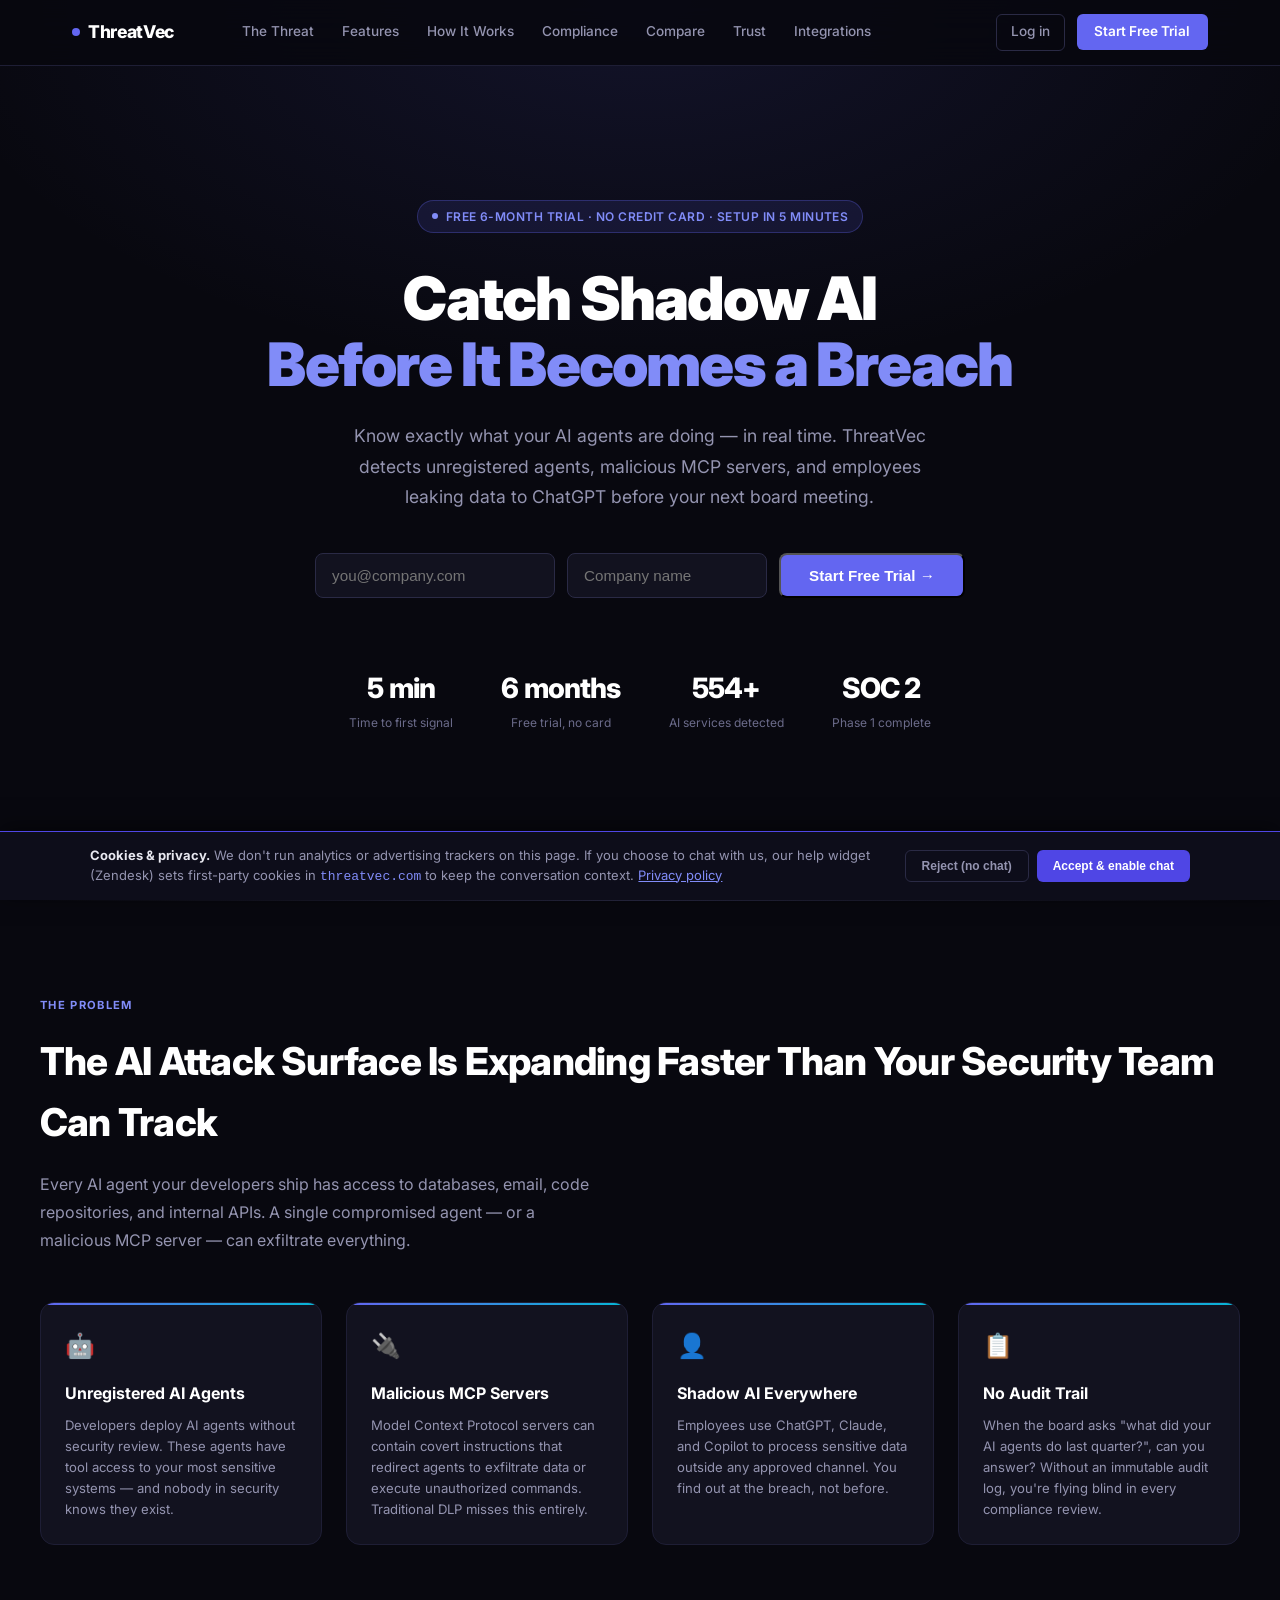
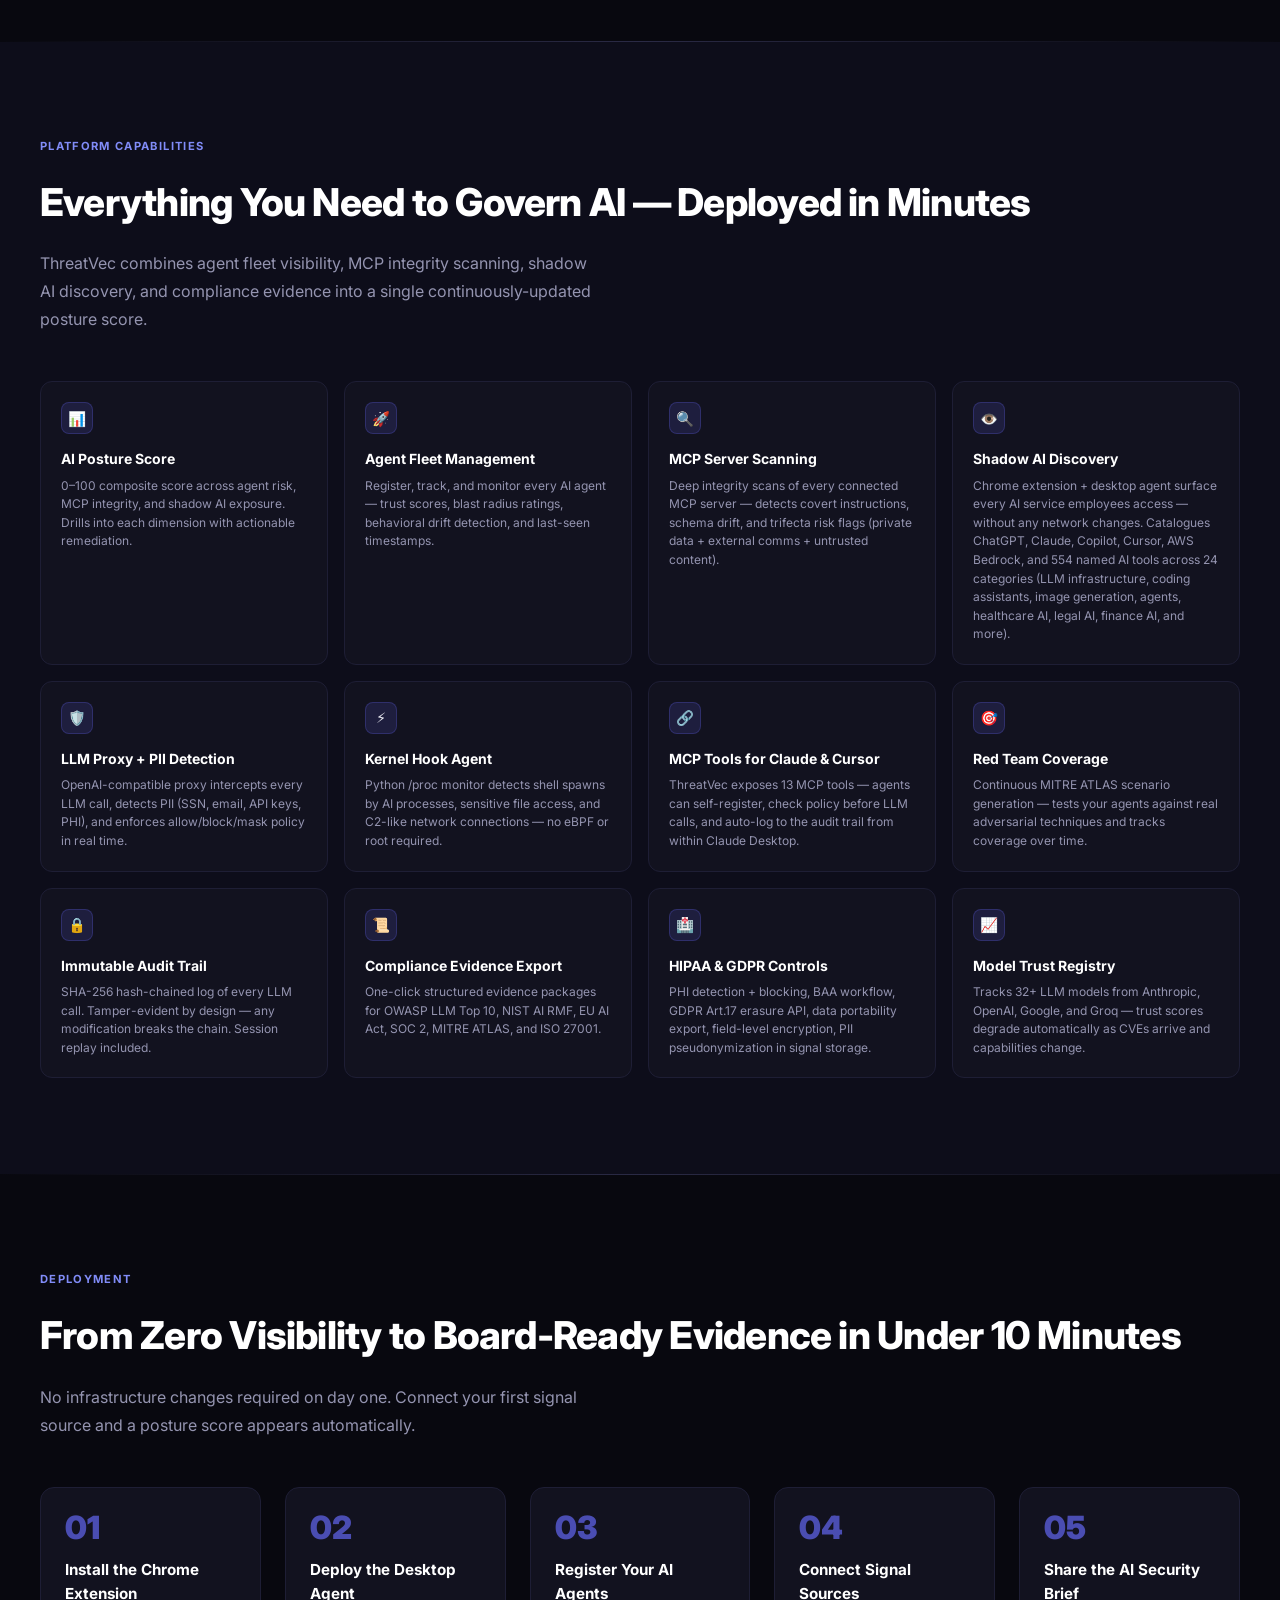
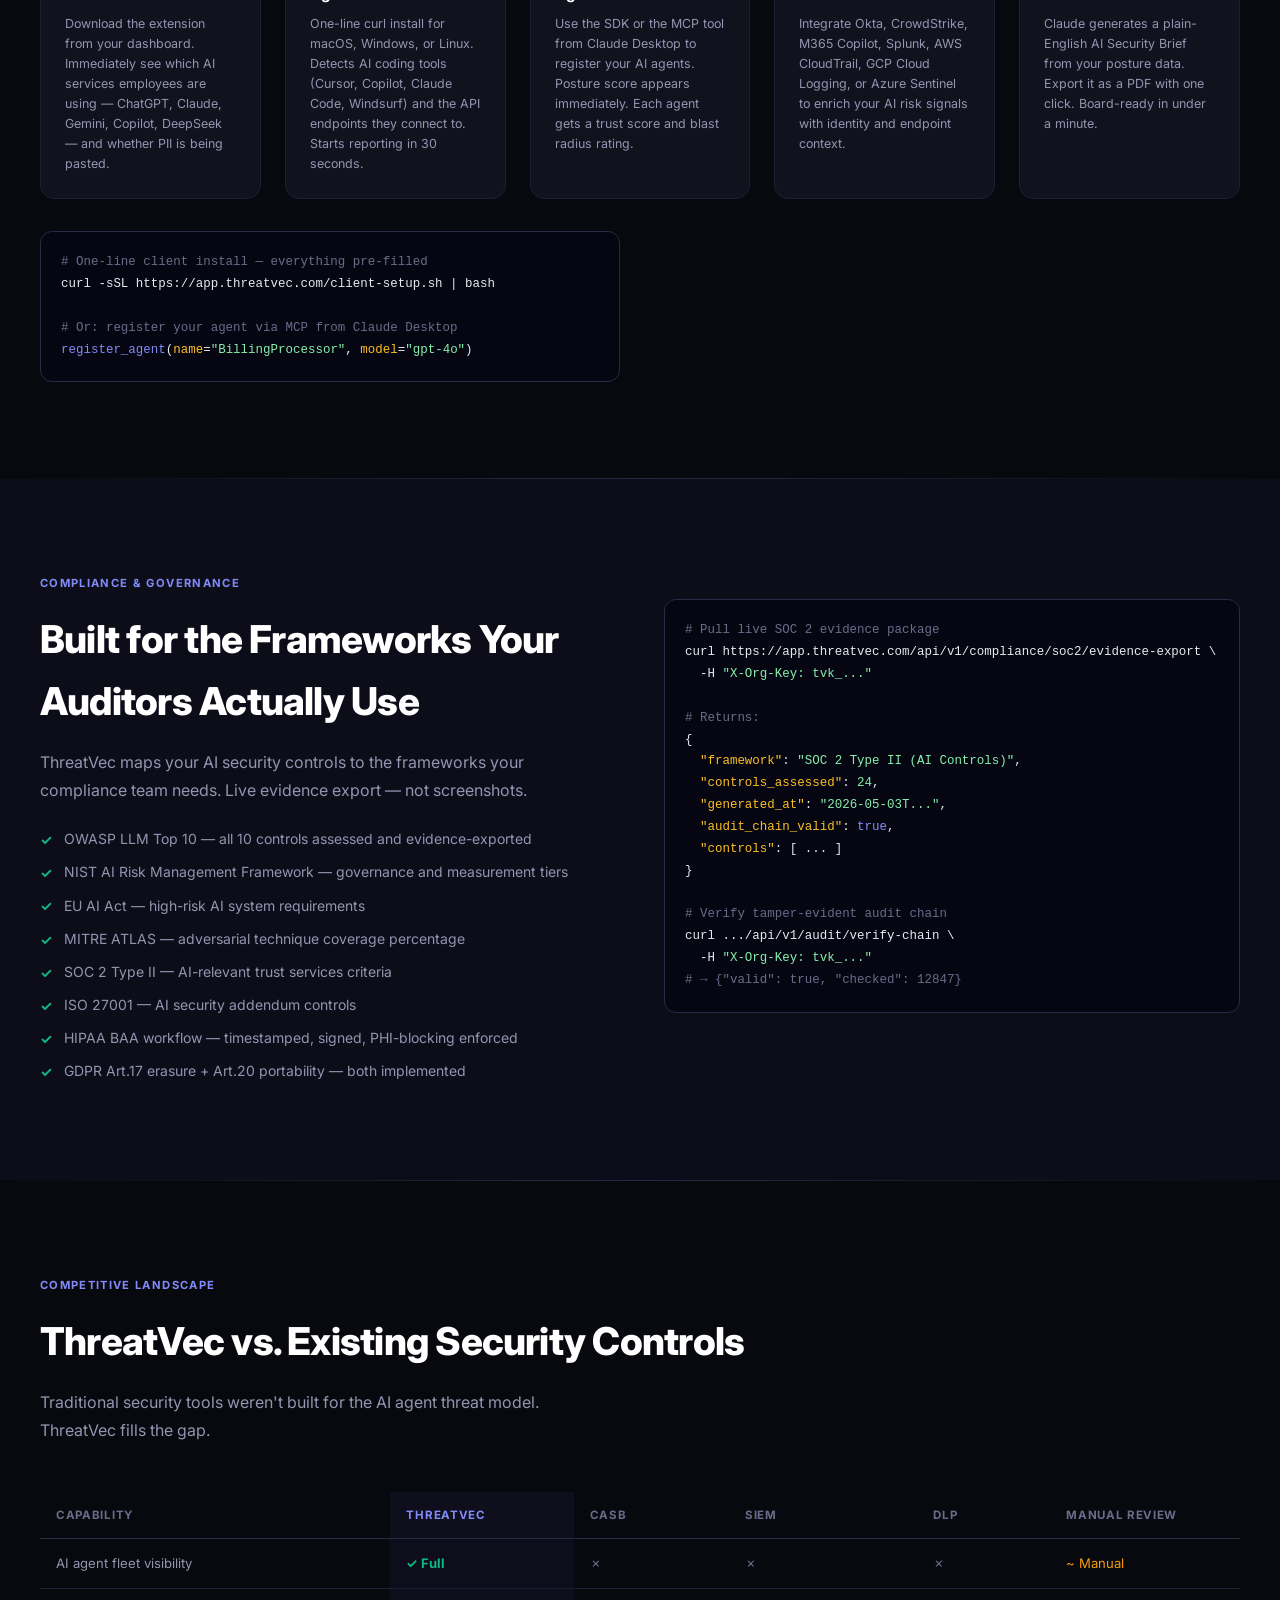
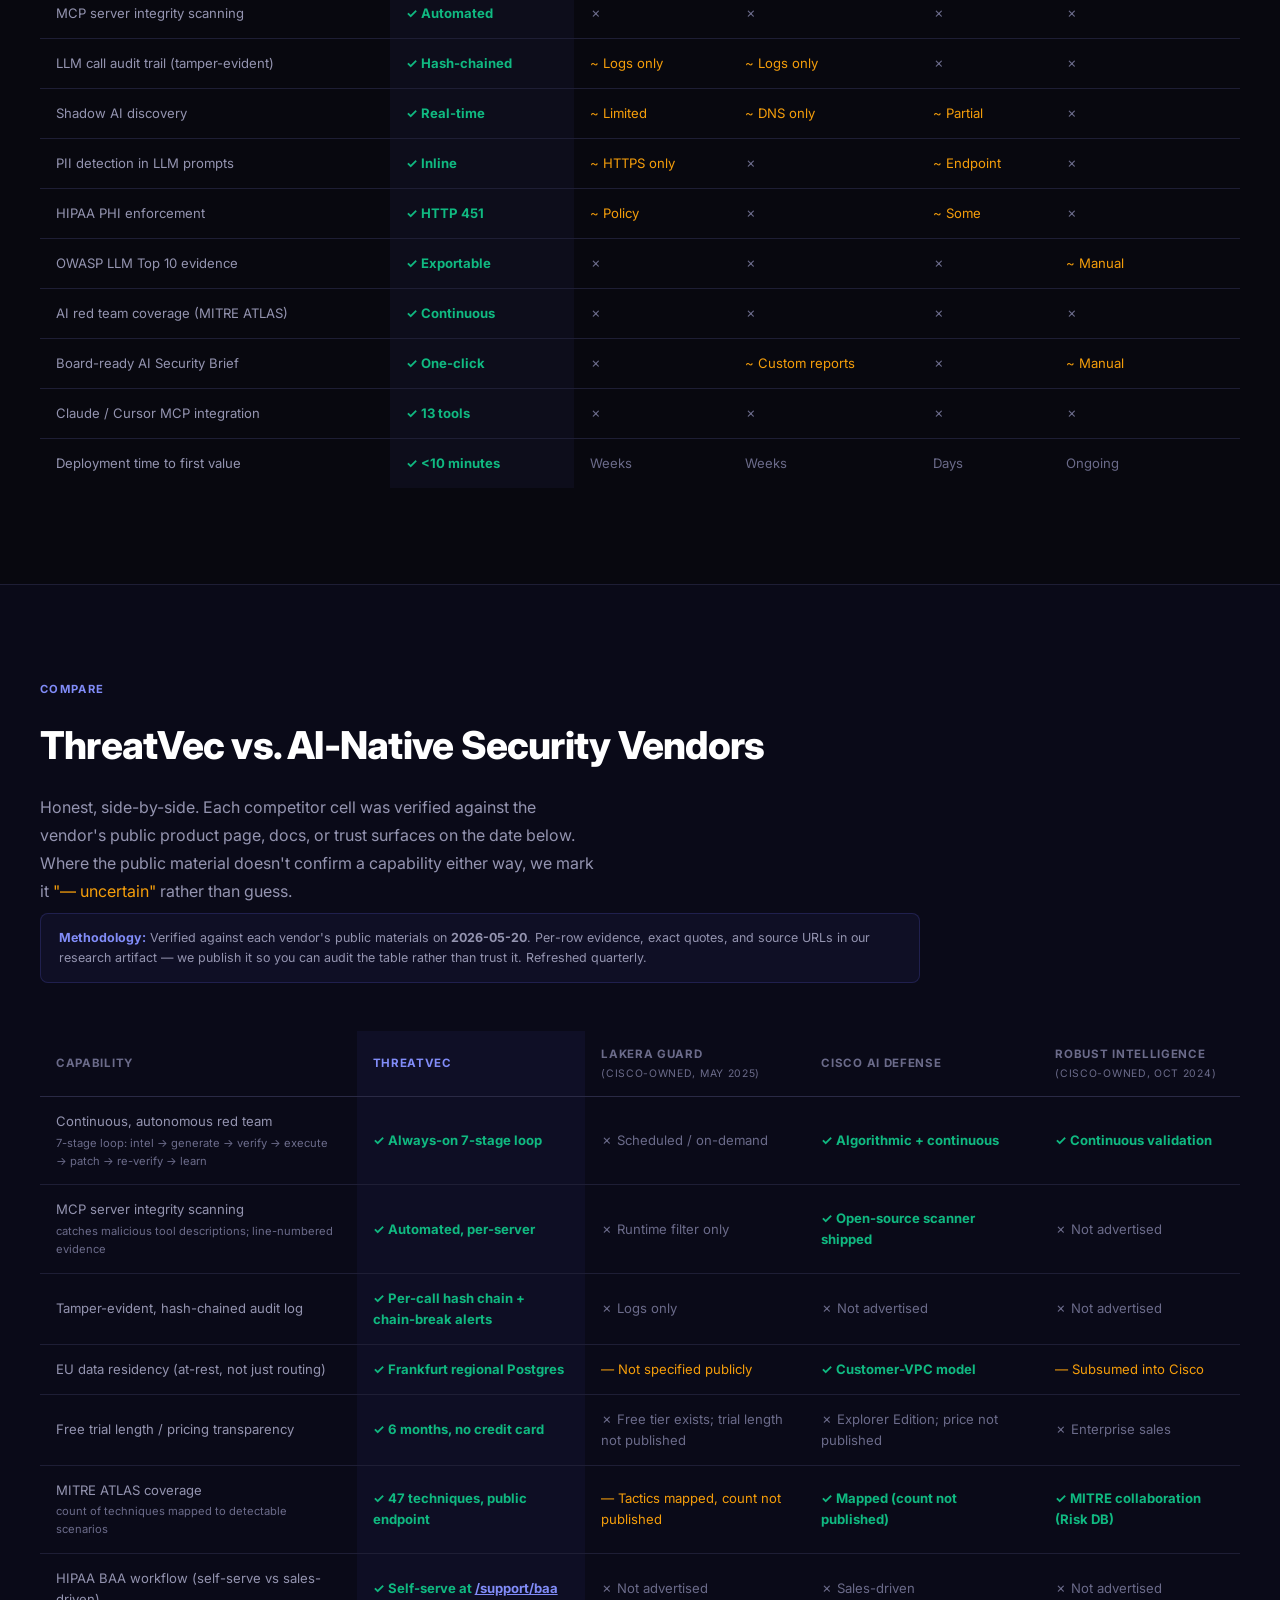
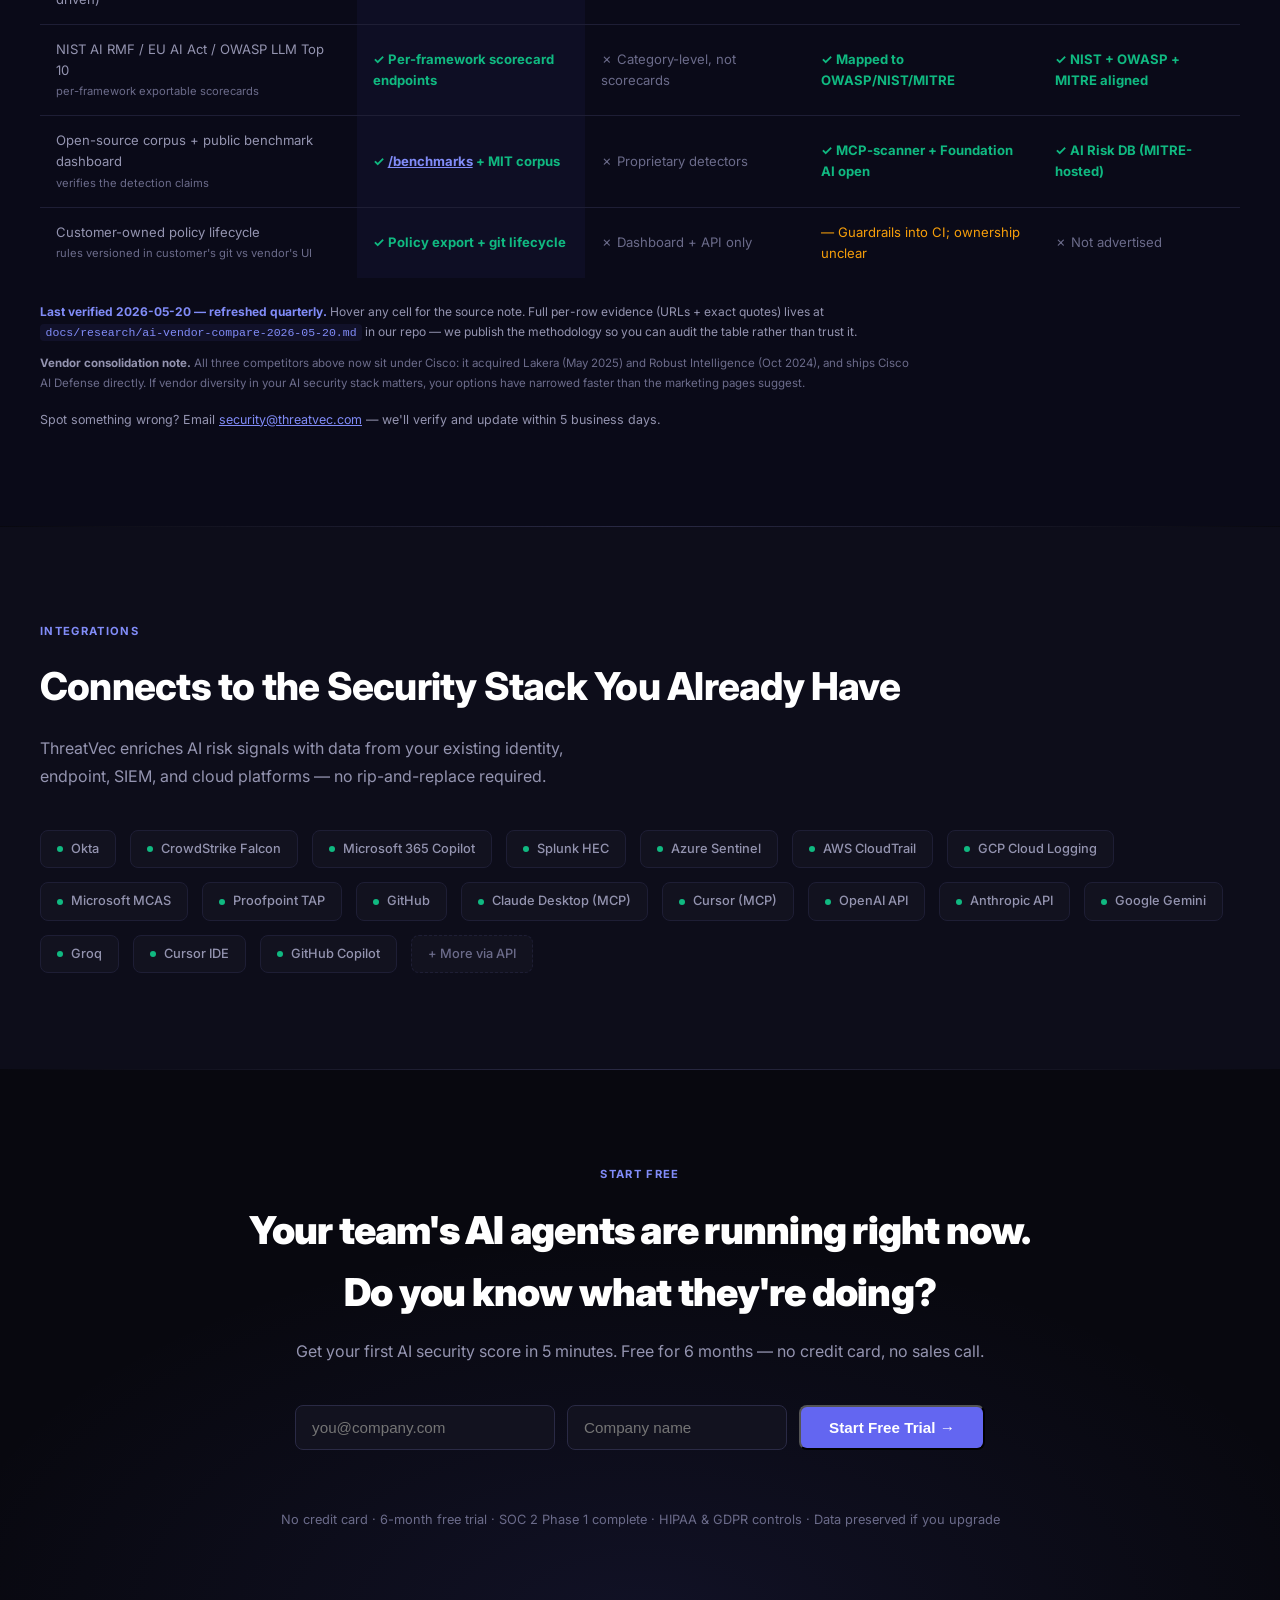
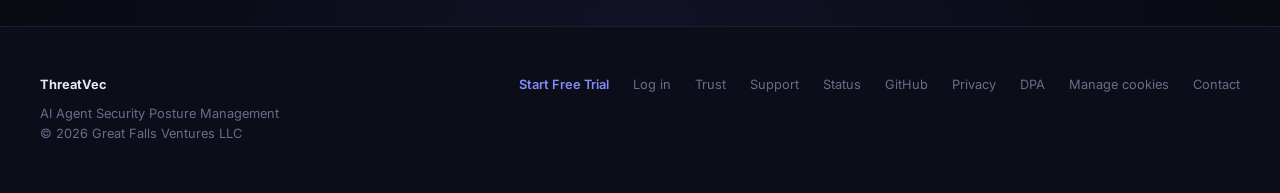
==== commit 507fed46: "marketing: remove Acuvity from the vendor comparison table Acuvity is now Proofpoint AI Security, an" ====
--- a/index.html
+++ b/index.html
@@ -502,7 +502,6 @@
             <th>Capability</th>
             <th class="highlight">ThreatVec</th>
             <th>Lakera Guard <span style="font-weight:400;color:var(--muted);font-size:.65rem;display:block;margin-top:.15rem">(Cisco-owned, May 2025)</span></th>
-            <th>Acuvity <span style="font-weight:400;color:var(--muted);font-size:.65rem;display:block;margin-top:.15rem">(now Proofpoint AI Security)</span></th>
             <th>Cisco AI Defense</th>
             <th>Robust Intelligence <span style="font-weight:400;color:var(--muted);font-size:.65rem;display:block;margin-top:.15rem">(Cisco-owned, Oct 2024)</span></th>
           </tr>
@@ -512,7 +511,6 @@
             <td>Continuous, autonomous red team <span style="display:block;color:var(--muted);font-size:.7rem;margin-top:.15rem">7-stage loop: intel → generate → verify → execute → patch → re-verify → learn</span></td>
             <td class="highlight yes">✓ Always-on 7-stage loop</td>
             <td class="no" title="lakera.ai/lakera-red: scheduled recurring testing, not always-on adversarial loop with re-verification (verified 2026-05-20)">✗ Scheduled / on-demand</td>
-            <td class="no" title="proofpoint.com/us/platform/ai-security: emphasizes discovery, runtime governance, audit — no autonomous red-team loop (verified 2026-05-20)">✗ Not advertised</td>
             <td class="yes" title="Cisco AI Defense Solution Overview: algorithmic red-teaming across 200+ categories, continuously updated via Talos (verified 2026-05-20)" style="color:var(--green)">✓ Algorithmic + continuous</td>
             <td class="yes" title="Pre-acquisition Robust Intelligence platform performed continuous validation; now integrated into Cisco AI Defense AI Validation" style="color:var(--green)">✓ Continuous validation</td>
           </tr>
@@ -520,7 +518,6 @@
             <td>MCP server integrity scanning <span style="display:block;color:var(--muted);font-size:.7rem;margin-top:.15rem">catches malicious tool descriptions; line-numbered evidence</span></td>
             <td class="highlight yes">✓ Automated, per-server</td>
             <td class="no" title="Lakera Guard acts as runtime guardrail on MCP inputs/outputs, not a static analyzer of tool definitions (lakera.ai blog, verified 2026-05-20)">✗ Runtime filter only</td>
-            <td class="no" title="proofpoint.com/us/products/ai-mcp-security: 'integrity checks' refers to auth/encryption, not tool-description scanning (verified 2026-05-20)">✗ Governance, not integrity scanning</td>
             <td class="yes" title="github.com/cisco-ai-defense/mcp-scanner — Apache 2.0, scans MCP tools/prompts/resources for malicious patterns + CVE deps + binary malware (verified 2026-05-20)" style="color:var(--green)">✓ Open-source scanner shipped</td>
             <td class="no" title="Original Robust Intelligence positioning was model/data validation, not MCP">✗ Not advertised</td>
           </tr>
@@ -528,7 +525,6 @@
             <td>Tamper-evident, hash-chained audit log</td>
             <td class="highlight yes">✓ Per-call hash chain + chain-break alerts</td>
             <td class="no" title="Lakera Guard product page lists 'Logs' but no tamper-evidence claim on any public surface (verified 2026-05-20)">✗ Logs only</td>
-            <td class="partial" title="Proofpoint claims 'immutable audit logs' but no published cryptographic-chain or tamper-evidence spec — 'immutable' could mean write-once storage (verified 2026-05-20)">— Claims "immutable", spec not published</td>
             <td class="no" title="No published tamper-evidence claim on AI Defense data sheet or solution overview (verified 2026-05-20)">✗ Not advertised</td>
             <td class="no" title="No public tamper-evidence claim for the original Robust Intelligence audit surface">✗ Not advertised</td>
           </tr>
@@ -536,7 +532,6 @@
             <td>EU data residency (at-rest, not just routing)</td>
             <td class="highlight yes">✓ Frankfurt regional Postgres</td>
             <td class="partial" title="lakera.ai/security confirms GDPR; docs/data-regions page returned a transient error 2026-05-20; trust portal sign-in-gated">— Not specified publicly</td>
-            <td class="yes" title="Proofpoint operates data centers in US/Europe/Australia/Japan (corporate-wide); AI Security product page does not enumerate residency separately (verified 2026-05-20)" style="color:var(--green)">✓ Proofpoint EU data centers</td>
             <td class="yes" title="'In all VPC and AI POD deployments, AI Defense ensures that application/model/agent data remain fully within the customer's environment' — customer-VPC model trivially satisfies EU at-rest if VPC is EU (verified 2026-05-20)" style="color:var(--green)">✓ Customer-VPC model</td>
             <td class="partial" title="Pre-acquisition docs no longer maintained; subsumed into Cisco AI Defense">— Subsumed into Cisco</td>
           </tr>
@@ -544,7 +539,6 @@
             <td>Free trial length / pricing transparency</td>
             <td class="highlight yes">✓ 6 months, no credit card</td>
             <td class="no" title="Community free tier exists at platform.lakera.ai; trial length not published; Pro/Enterprise pricing sales-gated (verified 2026-05-20)">✗ Free tier exists; trial length not published</td>
-            <td class="no" title="proofpoint.com/us/platform/ai-security CTAs are 'Request a demo' / 'Get started' — no trial length, no published price (verified 2026-05-20)">✗ Demo-request only</td>
             <td class="no" title="'Explorer Edition' free tier exists (duration not published); enterprise pricing 'based on quantity of AI Applications', list price not published (verified 2026-05-20)">✗ Explorer Edition; price not published</td>
             <td class="no" title="Enterprise sales-led pre-acquisition; now folded into Cisco enterprise procurement">✗ Enterprise sales</td>
           </tr>
@@ -552,7 +546,6 @@
             <td>MITRE ATLAS coverage <span style="display:block;color:var(--muted);font-size:.7rem;margin-top:.15rem">count of techniques mapped to detectable scenarios</span></td>
             <td class="highlight yes">✓ 47 techniques, public endpoint</td>
             <td class="partial" title="Lakera blog claims 'Relevant for: All 14 MITRE ATLAS tactics' — tactic coverage, not technique count (verified 2026-05-20)">— Tactics mapped, count not published</td>
-            <td class="no" title="No MITRE ATLAS coverage claim on Proofpoint AI Security product pages (verified 2026-05-20)">✗ Not advertised</td>
             <td class="yes" title="200+ subcategories mapped to OWASP/NIST/MITRE per Cisco AI Defense Solution Overview; per-technique ATLAS count not published (verified 2026-05-20)" style="color:var(--green)">✓ Mapped (count not published)</td>
             <td class="yes" title="Robust Intelligence co-developed the AI Risk Database with MITRE; now open-source on GitHub, long-term plan to host under MITRE ATLAS tools" style="color:var(--green)">✓ MITRE collaboration (Risk DB)</td>
           </tr>
@@ -560,7 +553,6 @@
             <td>HIPAA BAA workflow (self-serve vs sales-driven)</td>
             <td class="highlight yes">✓ Self-serve at <a href="https://app.threatvec.com/support/baa" style="color:var(--accent2)">/support/baa</a></td>
             <td class="no" title="lakera.ai/security lists SOC-2 + GDPR; no HIPAA / BAA mention on public security page (verified 2026-05-20)">✗ Not advertised</td>
-            <td class="no" title="Proofpoint enterprise offers HIPAA-compliant DLP with 80+ policy templates, but no self-serve BAA workflow for the AI Security product (verified 2026-05-20)">✗ Sales-driven</td>
             <td class="no" title="Cisco enterprise BAA process exists historically; no AI Defense-specific self-serve workflow advertised (verified 2026-05-20)">✗ Sales-driven</td>
             <td class="no" title="No specific BAA workflow advertised on pre-acquisition or post-acquisition surfaces">✗ Not advertised</td>
           </tr>
@@ -568,7 +560,6 @@
             <td>NIST AI RMF / EU AI Act / OWASP LLM Top 10 <span style="display:block;color:var(--muted);font-size:.7rem;margin-top:.15rem">per-framework exportable scorecards</span></td>
             <td class="highlight yes">✓ Per-framework scorecard endpoints</td>
             <td class="no" title="Lakera lists 'Compliance & Regulatory Risks' as a guardrail category; no per-framework scorecard or exportable evidence pack advertised (verified 2026-05-20)">✗ Category-level, not scorecards</td>
-            <td class="partial" title="Proofpoint addresses GDPR + EU AI Act generally; produces 'defensible audit trail for boards, regulators' — per-framework export format unclear (verified 2026-05-20)">— Compliance posture; export format unclear</td>
             <td class="yes" title="200+ subcategories mapped to OWASP/NIST/MITRE; 'supports compliance readiness including the EU AI Act'; per-framework export endpoint not specified (verified 2026-05-20)" style="color:var(--green)">✓ Mapped to OWASP/NIST/MITRE</td>
             <td class="yes" title="Robust Intelligence: 'ensures compliance with AI security standards such as NIST, MITRE ATLAS, and OWASP LLM Top 10'" style="color:var(--green)">✓ NIST + OWASP + MITRE aligned</td>
           </tr>
@@ -576,7 +567,6 @@
             <td>Open-source corpus + public benchmark dashboard <span style="display:block;color:var(--muted);font-size:.7rem;margin-top:.15rem">verifies the detection claims</span></td>
             <td class="highlight yes">✓ <a href="https://app.threatvec.com/benchmarks" style="color:var(--accent2)">/benchmarks</a> + MIT corpus</td>
             <td class="no" title="Gandalf is a public game (data collection vehicle, not a benchmark dashboard of Lakera Guard's detection accuracy); detection models proprietary (verified 2026-05-20)">✗ Proprietary detectors</td>
-            <td class="no" title="No open-source corpus or public benchmark dashboard advertised on Proofpoint AI Security surfaces (verified 2026-05-20)">✗ Proprietary platform</td>
             <td class="yes" title="github.com/cisco-ai-defense/mcp-scanner Apache 2.0 + Cisco Foundation AI open-source reasoning model; public benchmark dashboard of AI Defense detection accuracy not advertised (verified 2026-05-20)" style="color:var(--green)">✓ MCP-scanner + Foundation AI open</td>
             <td class="yes" title="AI Risk Database open-sourced via MITRE collaboration (Robust Intelligence + MITRE, March 2023)" style="color:var(--green)">✓ AI Risk DB (MITRE-hosted)</td>
           </tr>
@@ -584,7 +574,6 @@
             <td>Customer-owned policy lifecycle <span style="display:block;color:var(--muted);font-size:.7rem;margin-top:.15rem">rules versioned in customer's git vs vendor's UI</span></td>
             <td class="highlight yes">✓ Policy export + git lifecycle</td>
             <td class="no" title="docs.lakera.ai/docs/policies: SaaS policies configured via Guard dashboard or policies API; no git-native customer-owned lifecycle (verified 2026-05-20)">✗ Dashboard + API only</td>
-            <td class="no" title="proofpoint.com/us/products/ai-mcp-security: 'Centralized Policy Enforcement' — vendor-side; customer-owned git lifecycle not advertised (verified 2026-05-20)">✗ Vendor-centralized</td>
             <td class="partial" title="'generates custom model guardrails that integrate into CI/CD pipelines' — closer to customer-CI than peers; whether guardrails live in customer's git repo (vs Cisco dashboard) not specified (verified 2026-05-20)">— Guardrails into CI; ownership unclear</td>
             <td class="no" title="No public claim on customer-owned policy lifecycle">✗ Not advertised</td>
           </tr>
@@ -597,8 +586,7 @@
     </p>
     <p style="margin-top:.75rem;font-size:.72rem;color:var(--muted);max-width:880px;line-height:1.7;">
       <strong style="color:var(--muted2)">Vendor consolidation note.</strong>
-      Three of the four columns above now resolve to two parent companies: Cisco acquired Lakera (May 2025) and Robust Intelligence (Oct 2024); Proofpoint acquired Acuvity (Feb 2026). If vendor diversity in your AI security stack matters, your options have narrowed faster than the marketing pages suggest.
-      <code style="color:var(--accent2)">acuvity.ai</code> now 301-redirects to <code style="color:var(--accent2)">proofpoint.com/us/platform/ai-security</code>.
+      All three competitors above now sit under Cisco: it acquired Lakera (May 2025) and Robust Intelligence (Oct 2024), and ships Cisco AI Defense directly. If vendor diversity in your AI security stack matters, your options have narrowed faster than the marketing pages suggest.
     </p>
     <p style="margin-top:1rem;font-size:.78rem;color:var(--muted2);max-width:880px;">
       Spot something wrong? Email <a href="mailto:security@threatvec.com" style="color:var(--accent2)">security@threatvec.com</a> — we'll verify and update within 5 business days.
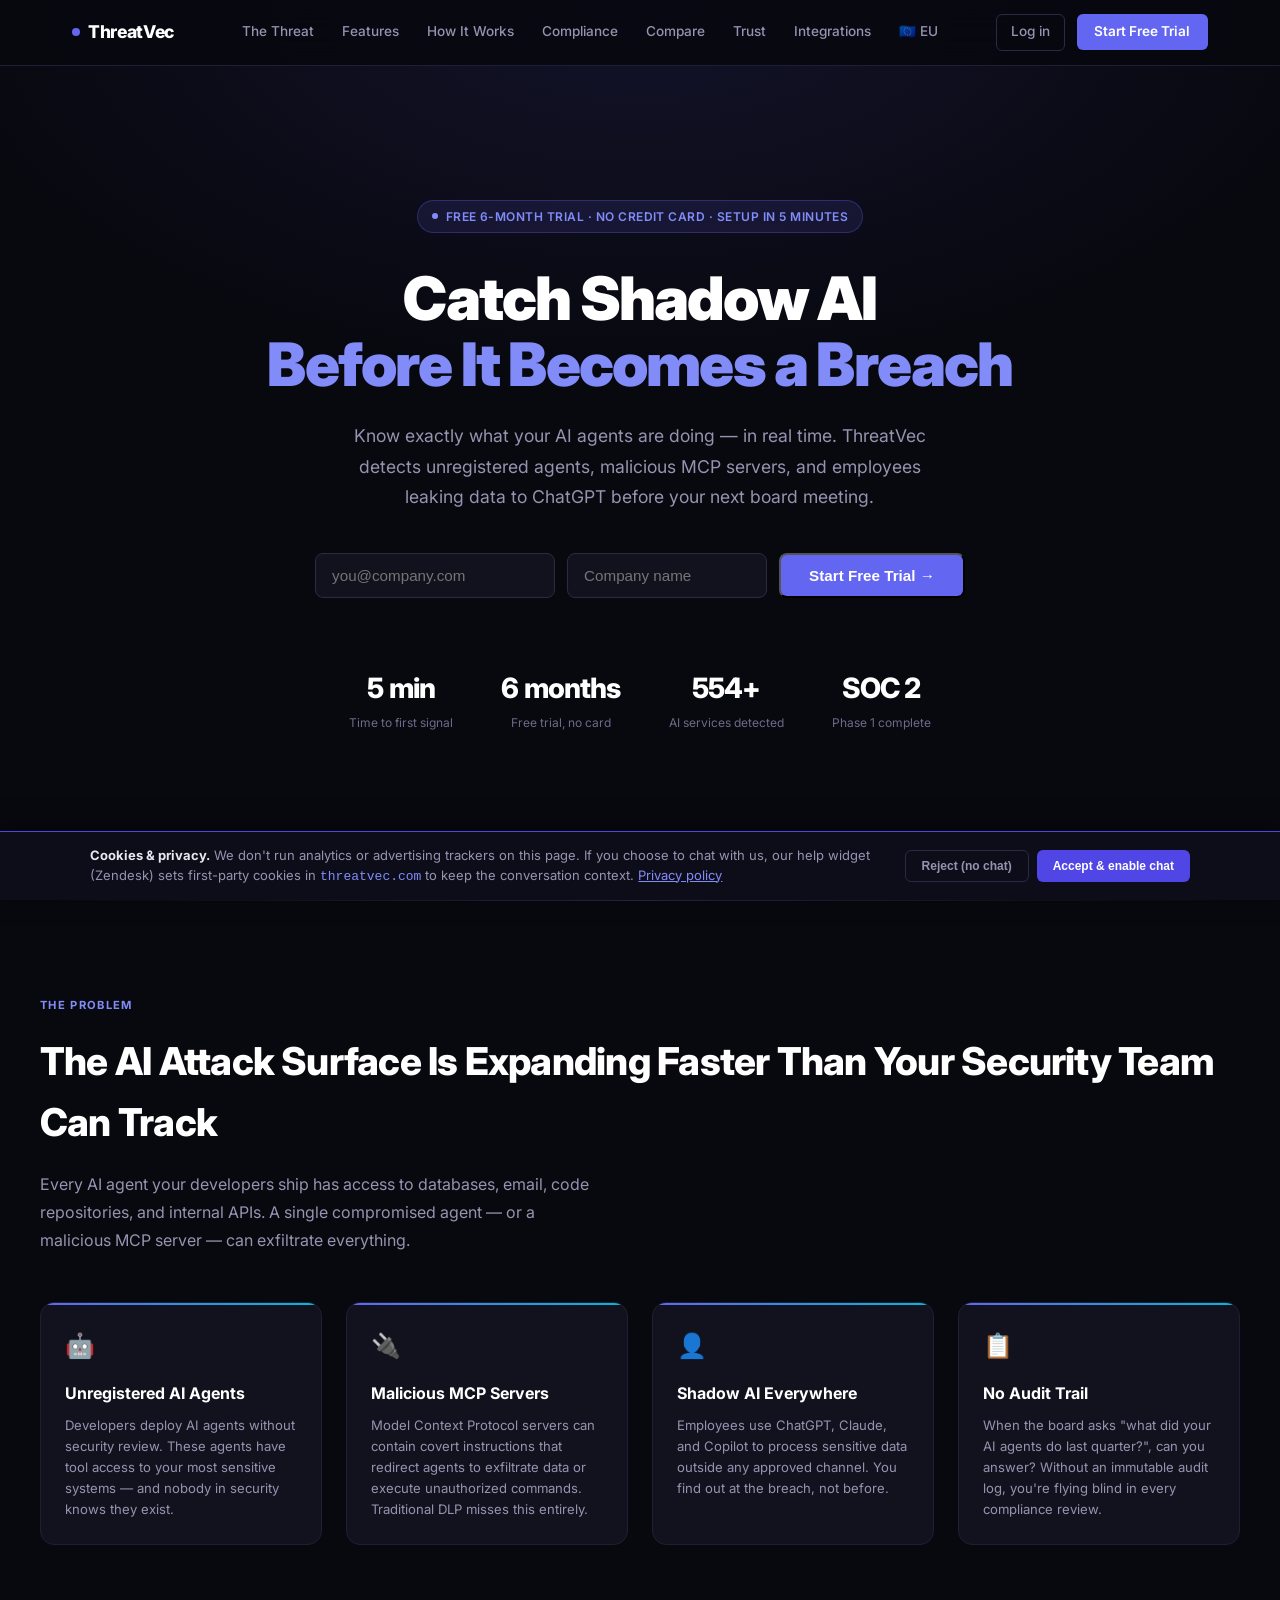
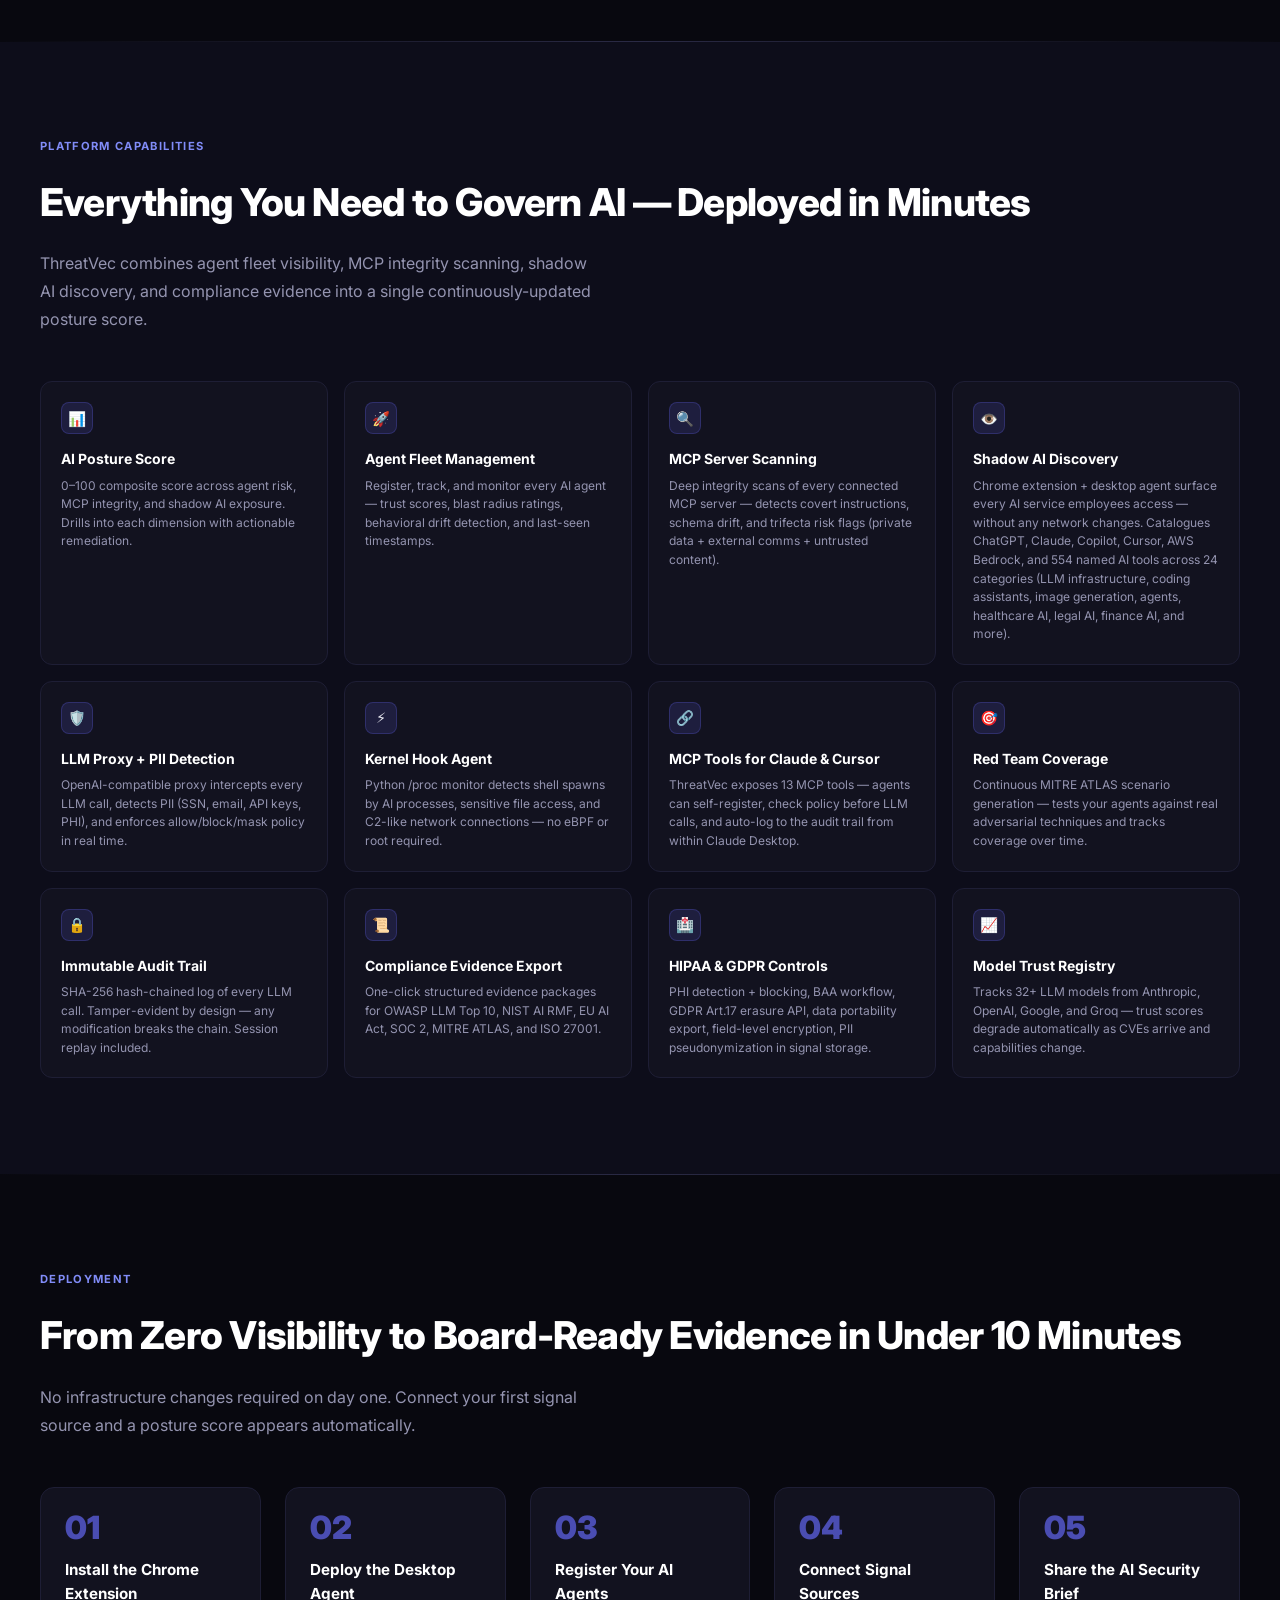
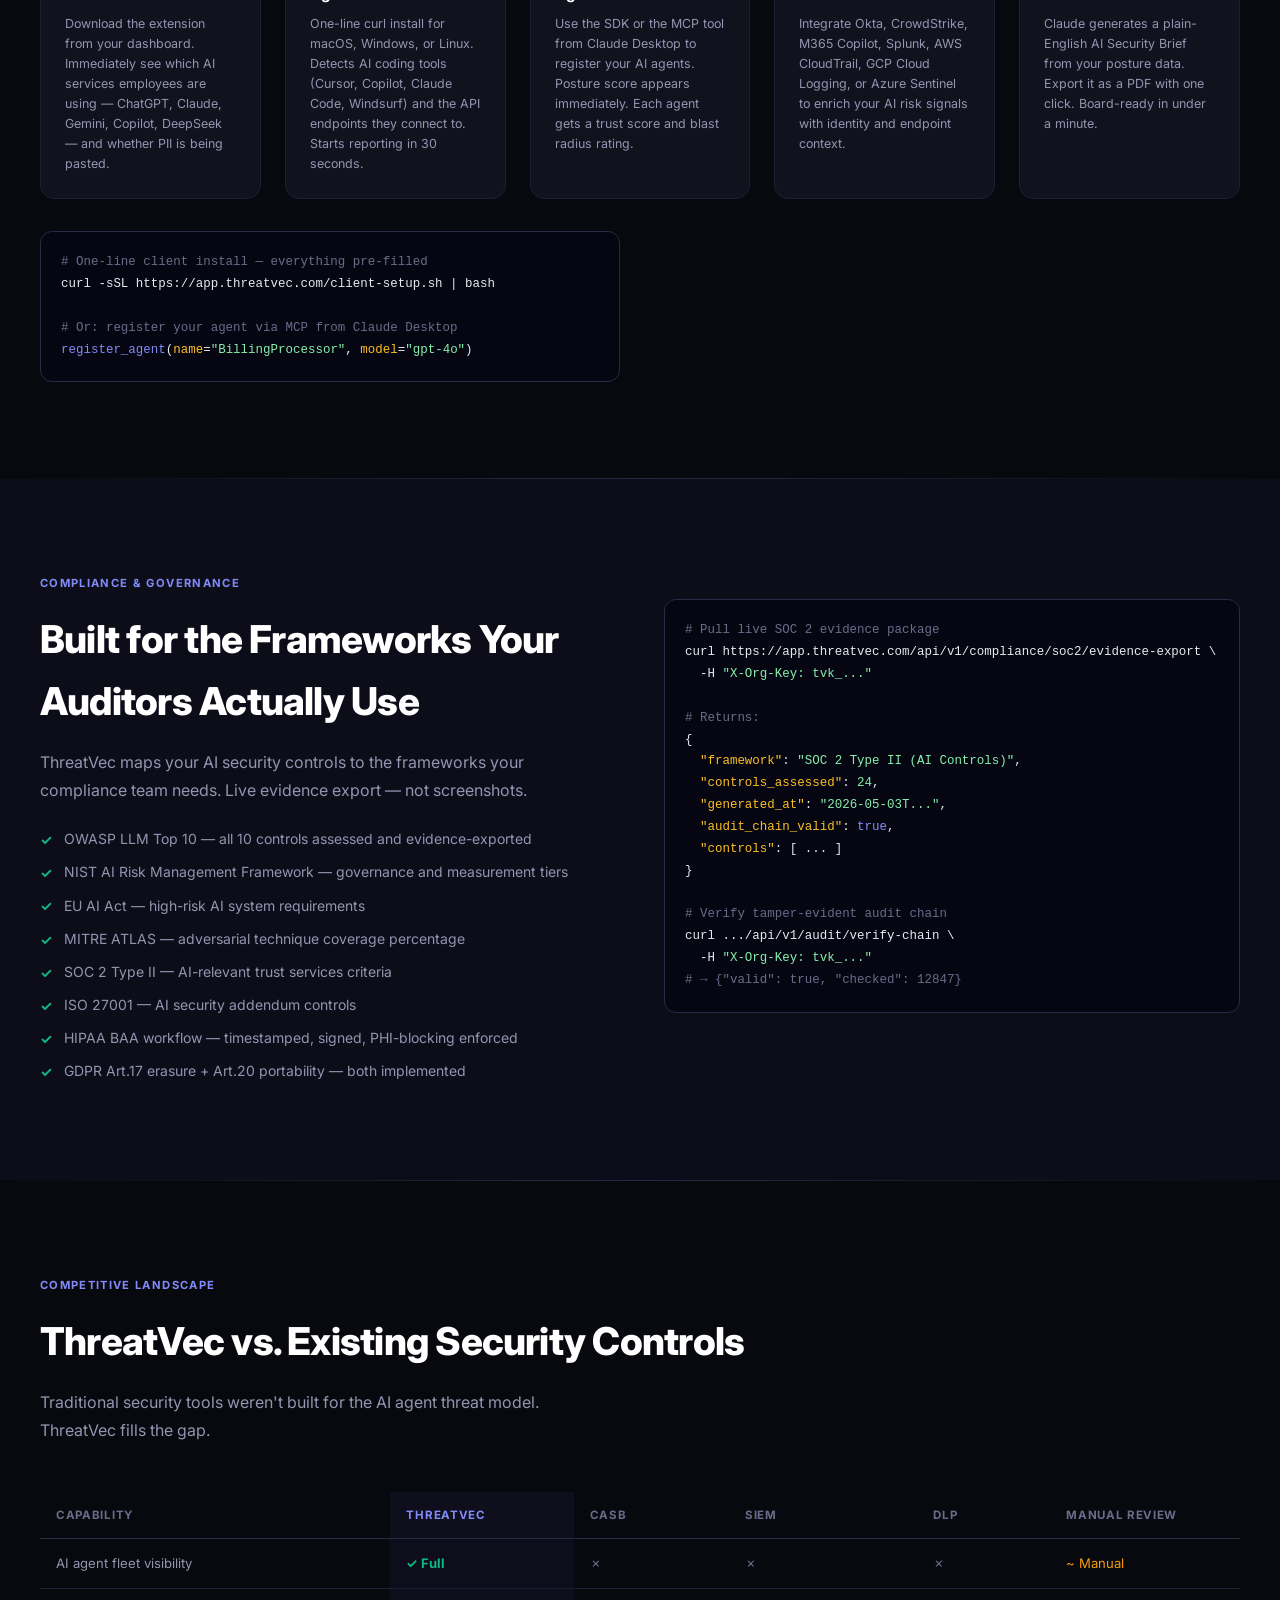
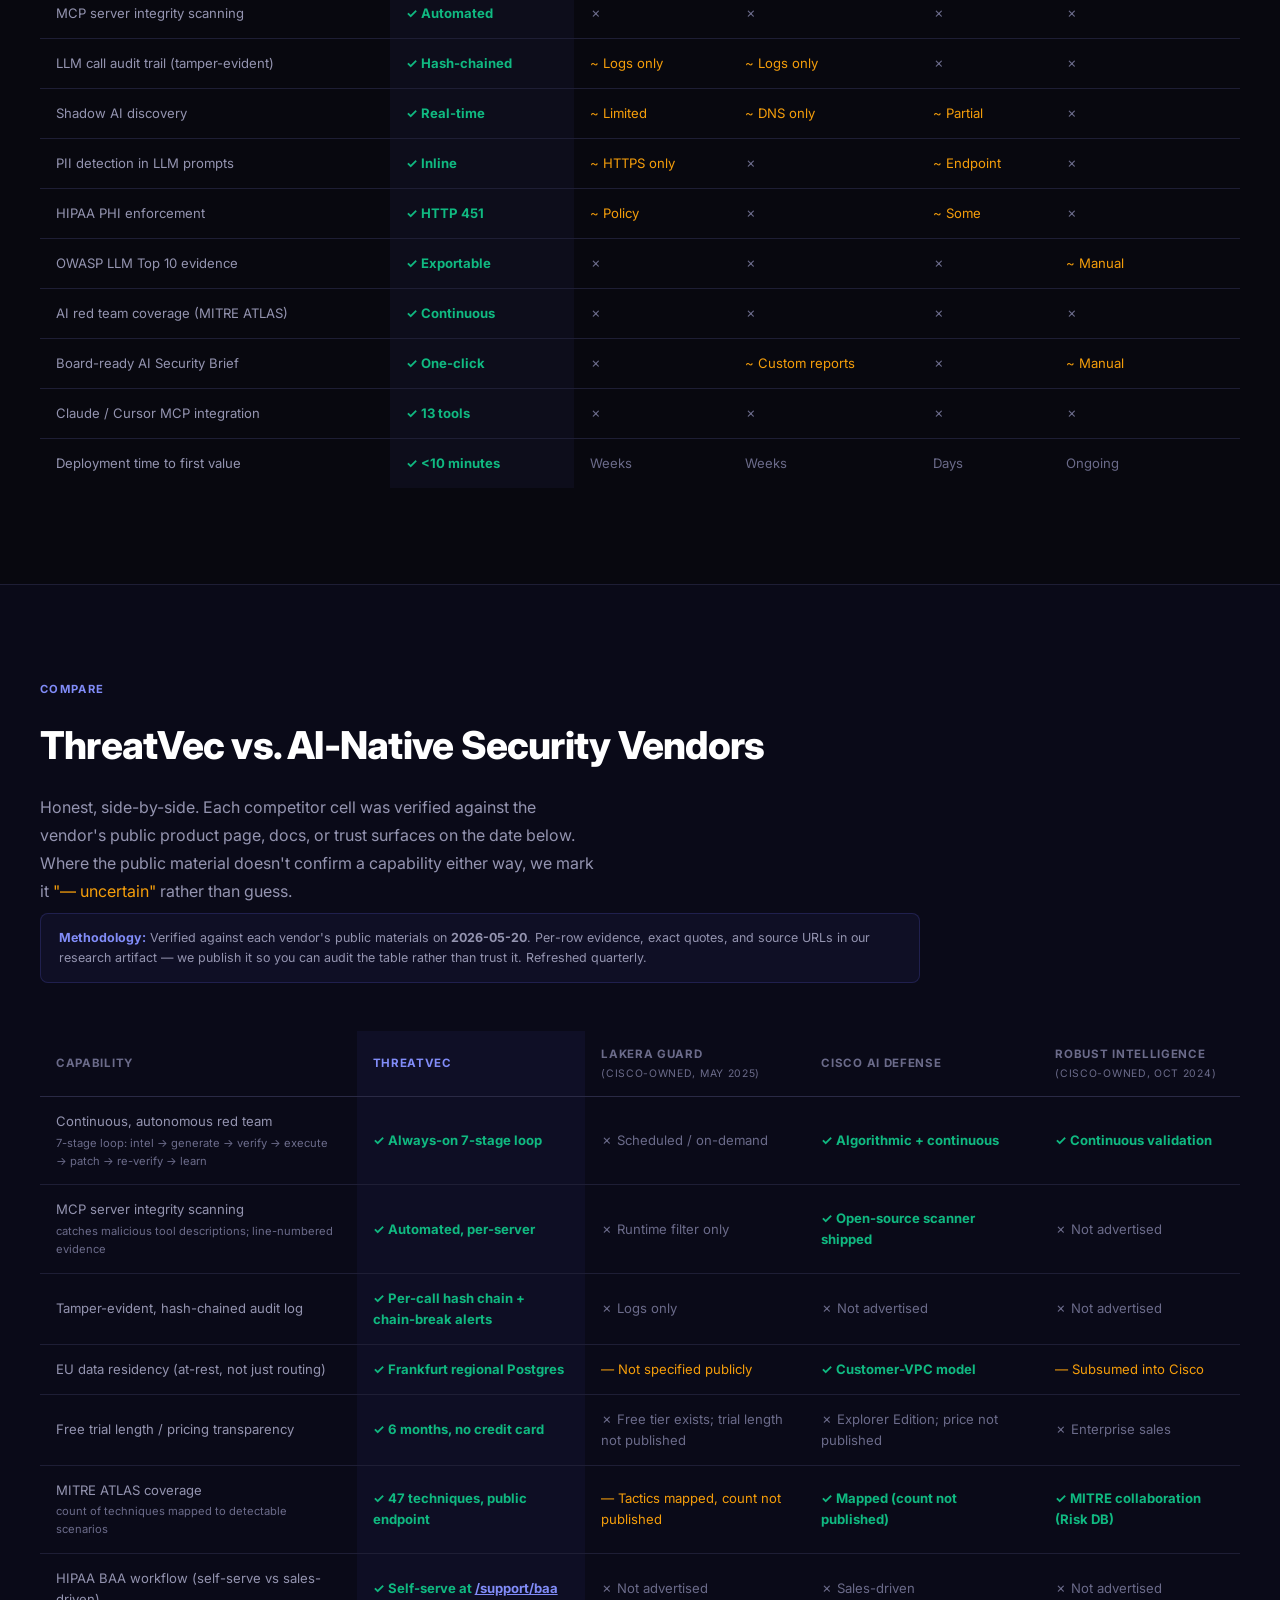
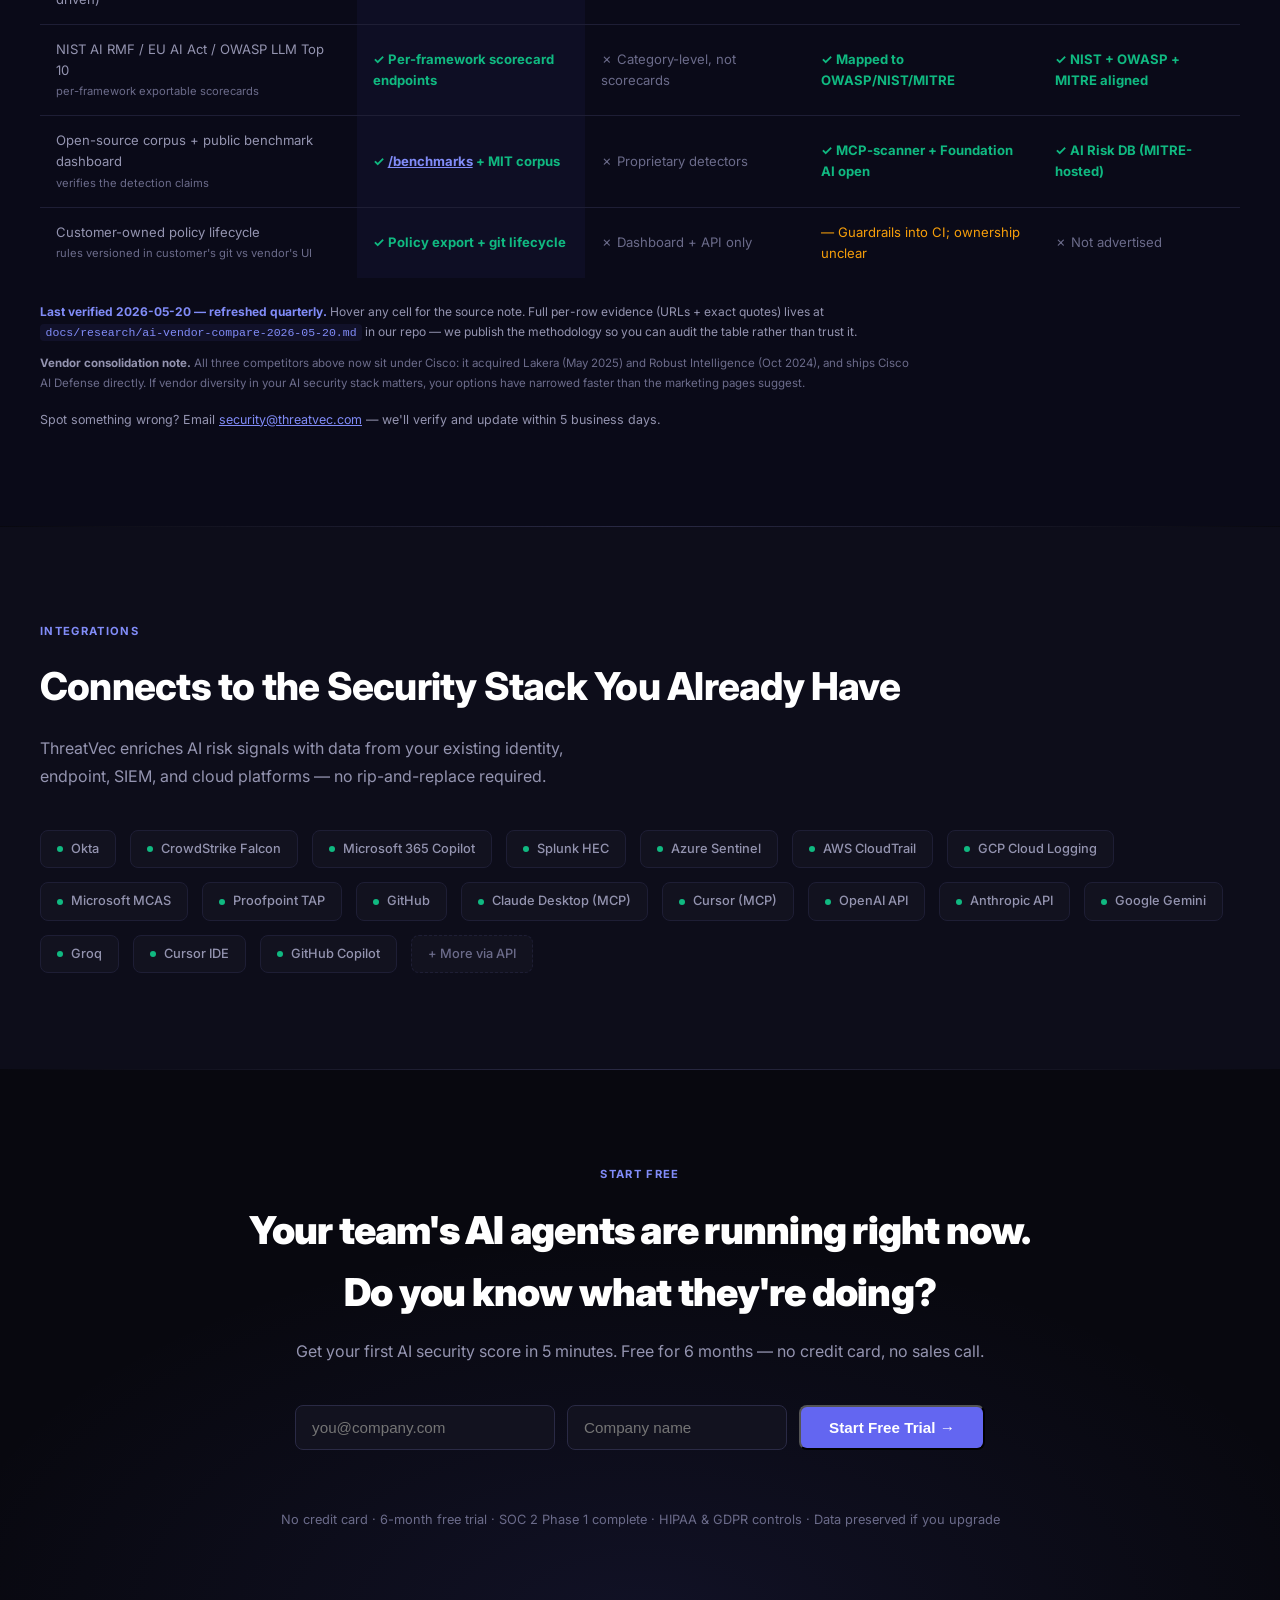
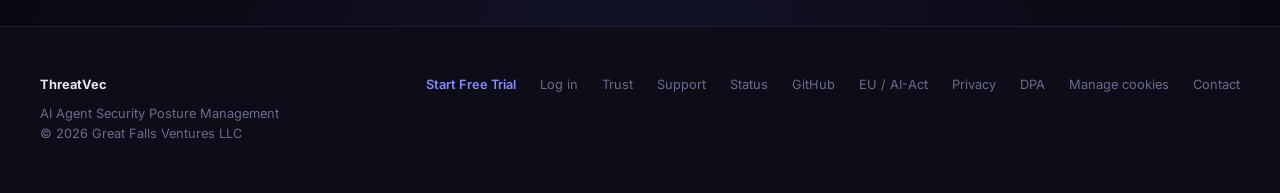
==== commit ef18f1a2: "eu: cite the ~80%/~38% shadow-AI stats + link /eu/ from homepage Audit-defensibility: the two hero t" ====
--- a/index.html
+++ b/index.html
@@ -157,6 +157,7 @@
       <a href="#compare">Compare</a>
       <a href="https://app.threatvec.com/trust">Trust</a>
       <a href="#integrations">Integrations</a>
+      <a href="/eu/">🇪🇺 EU</a>
     </div>
     <div class="nav-right">
       <a href="https://app.threatvec.com" class="btn-ghost">Log in</a>
@@ -698,6 +699,7 @@
       <a href="https://app.threatvec.com/support">Support</a>
       <a href="https://app.threatvec.com/status">Status</a>
       <a href="https://github.com/ThreatVecOrg">GitHub</a>
+      <a href="/eu/">EU / AI-Act</a>
       <a href="/privacy">Privacy</a>
       <a href="https://app.threatvec.com/docs/dpa">DPA</a>
       <a href="#" id="tv-manage-cookies">Manage cookies</a>
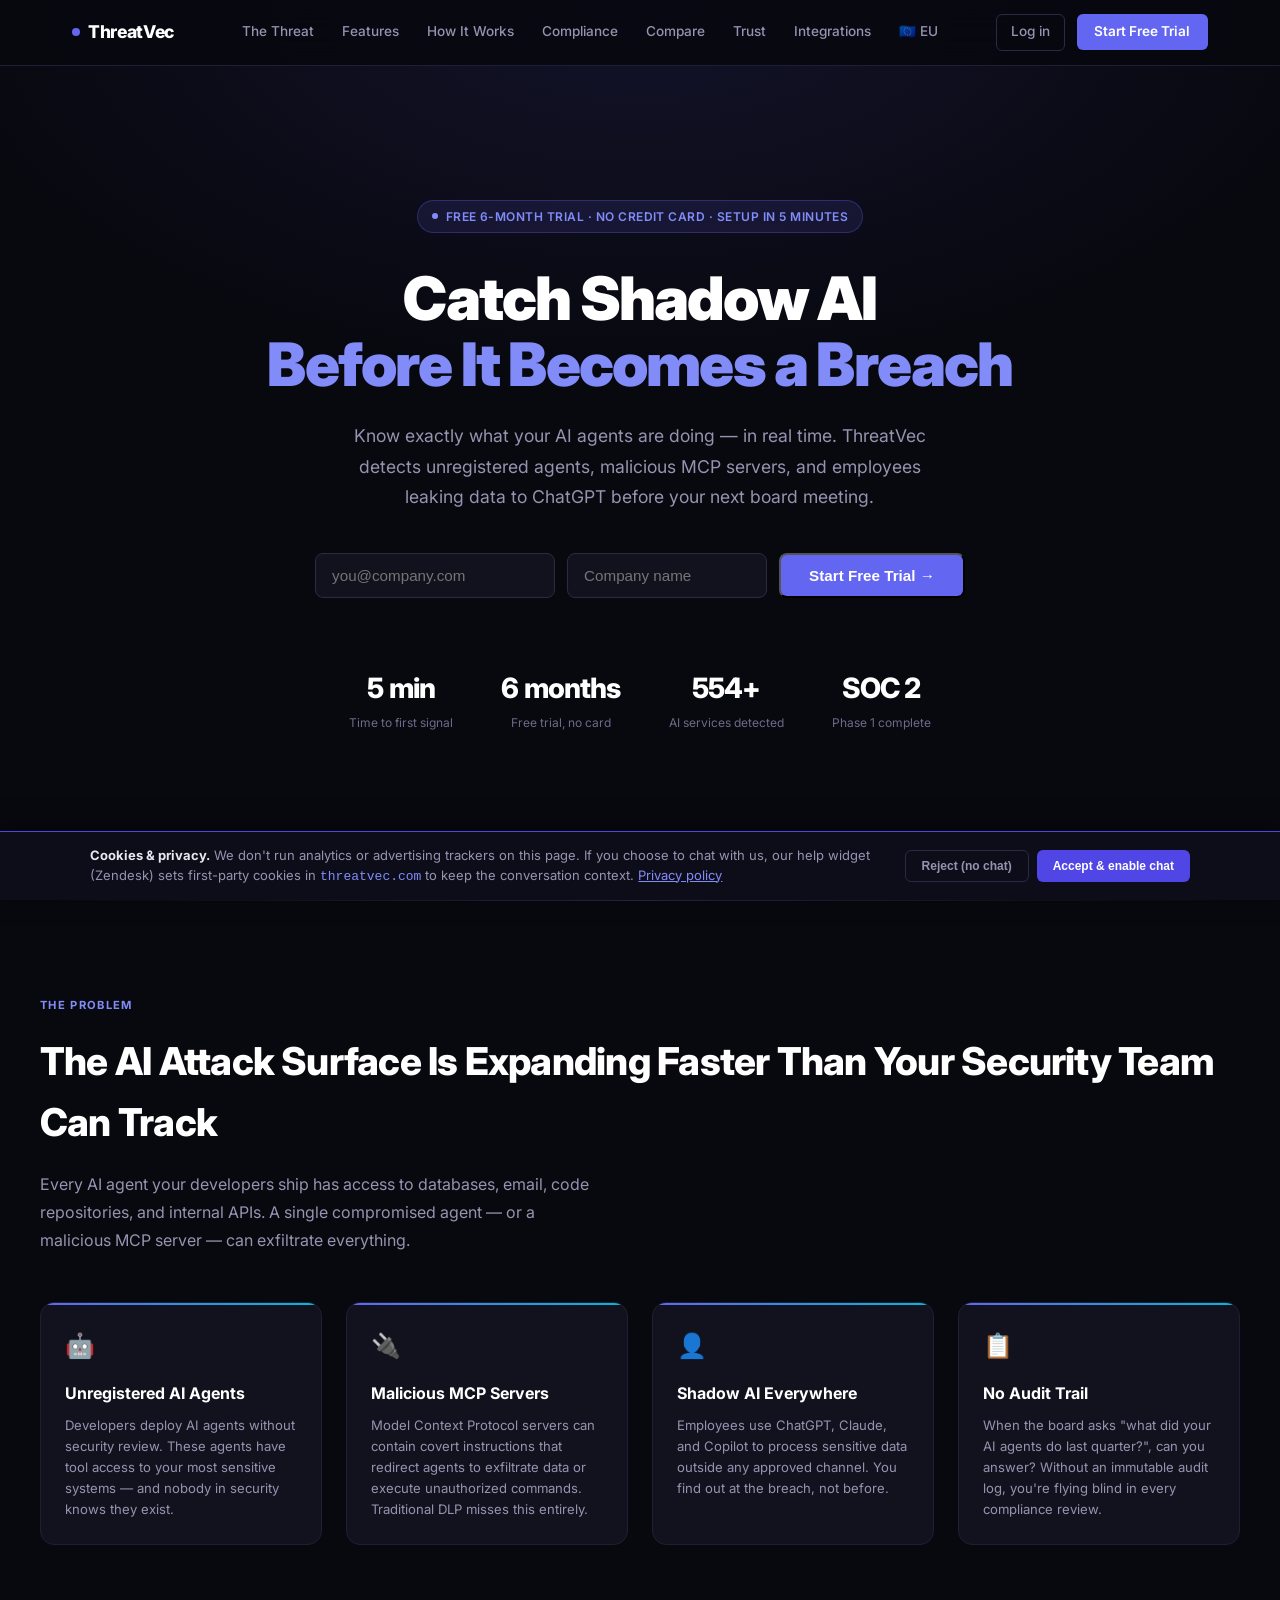
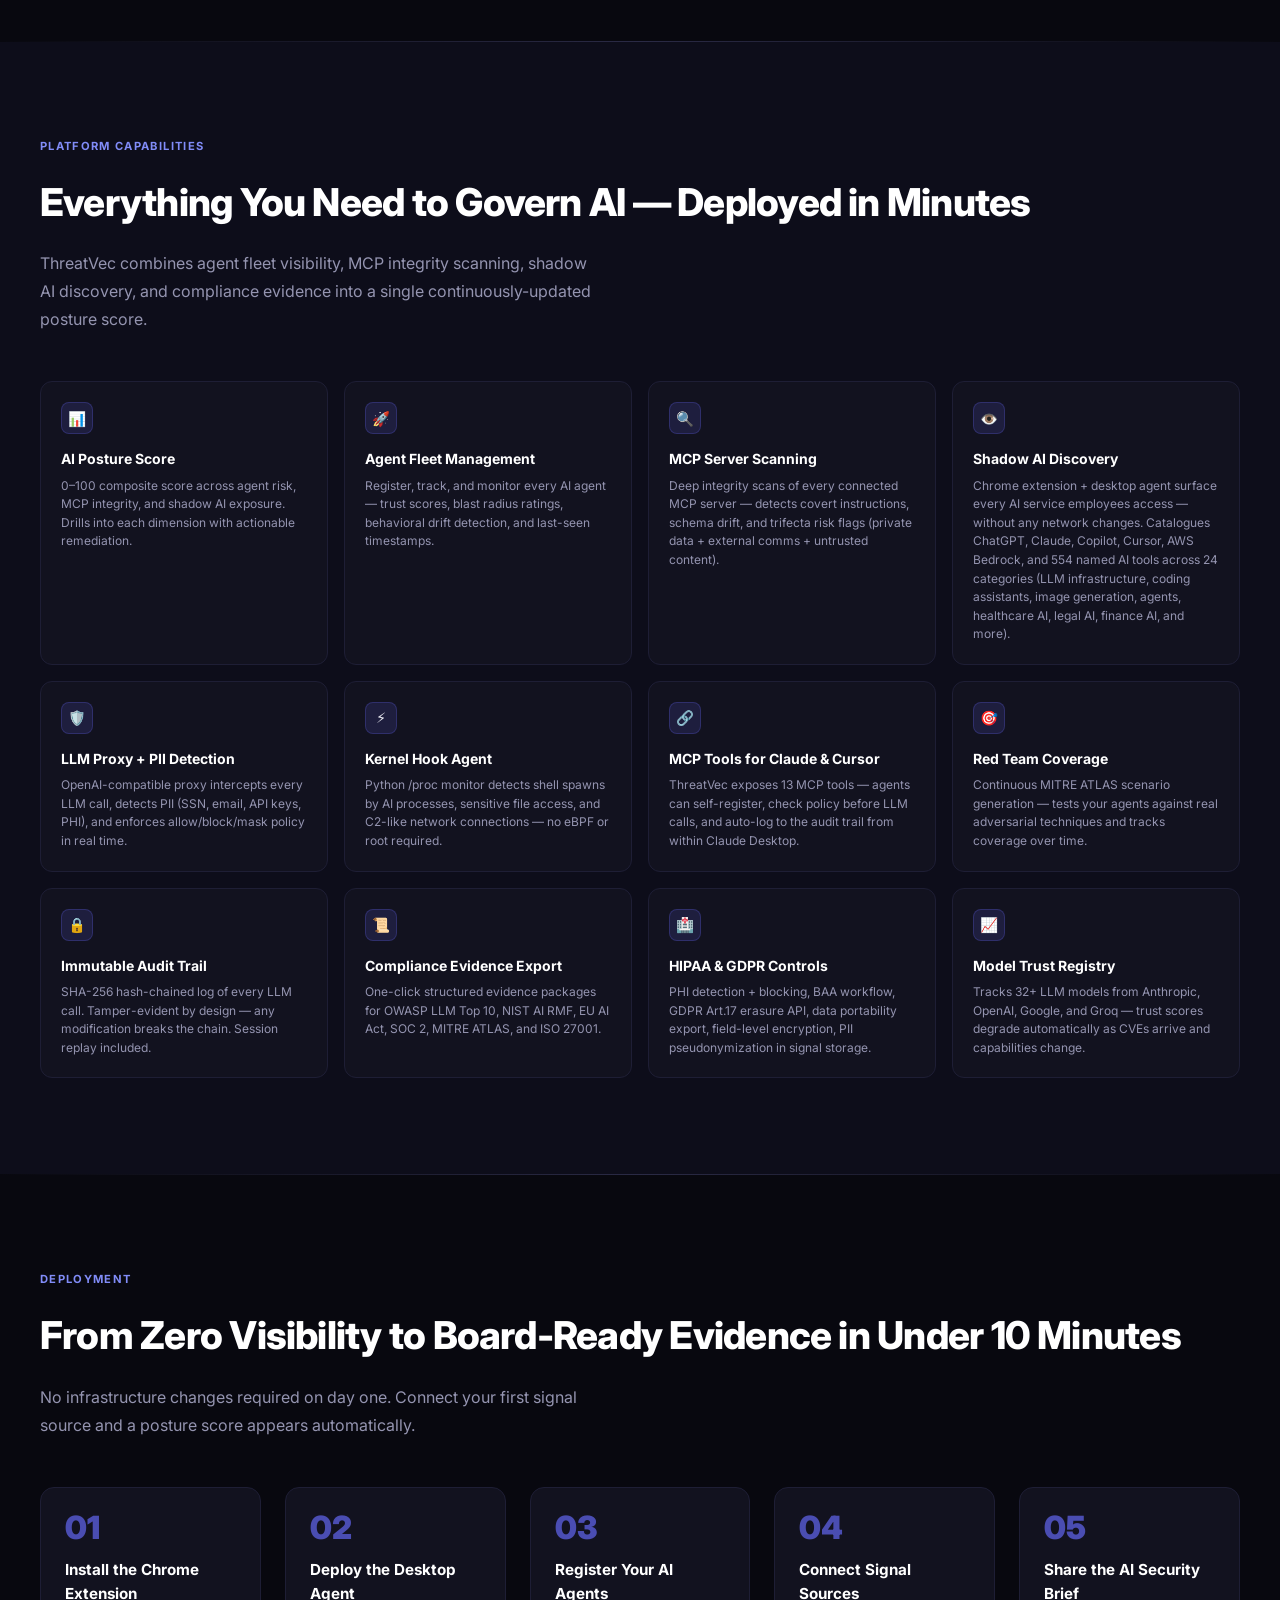
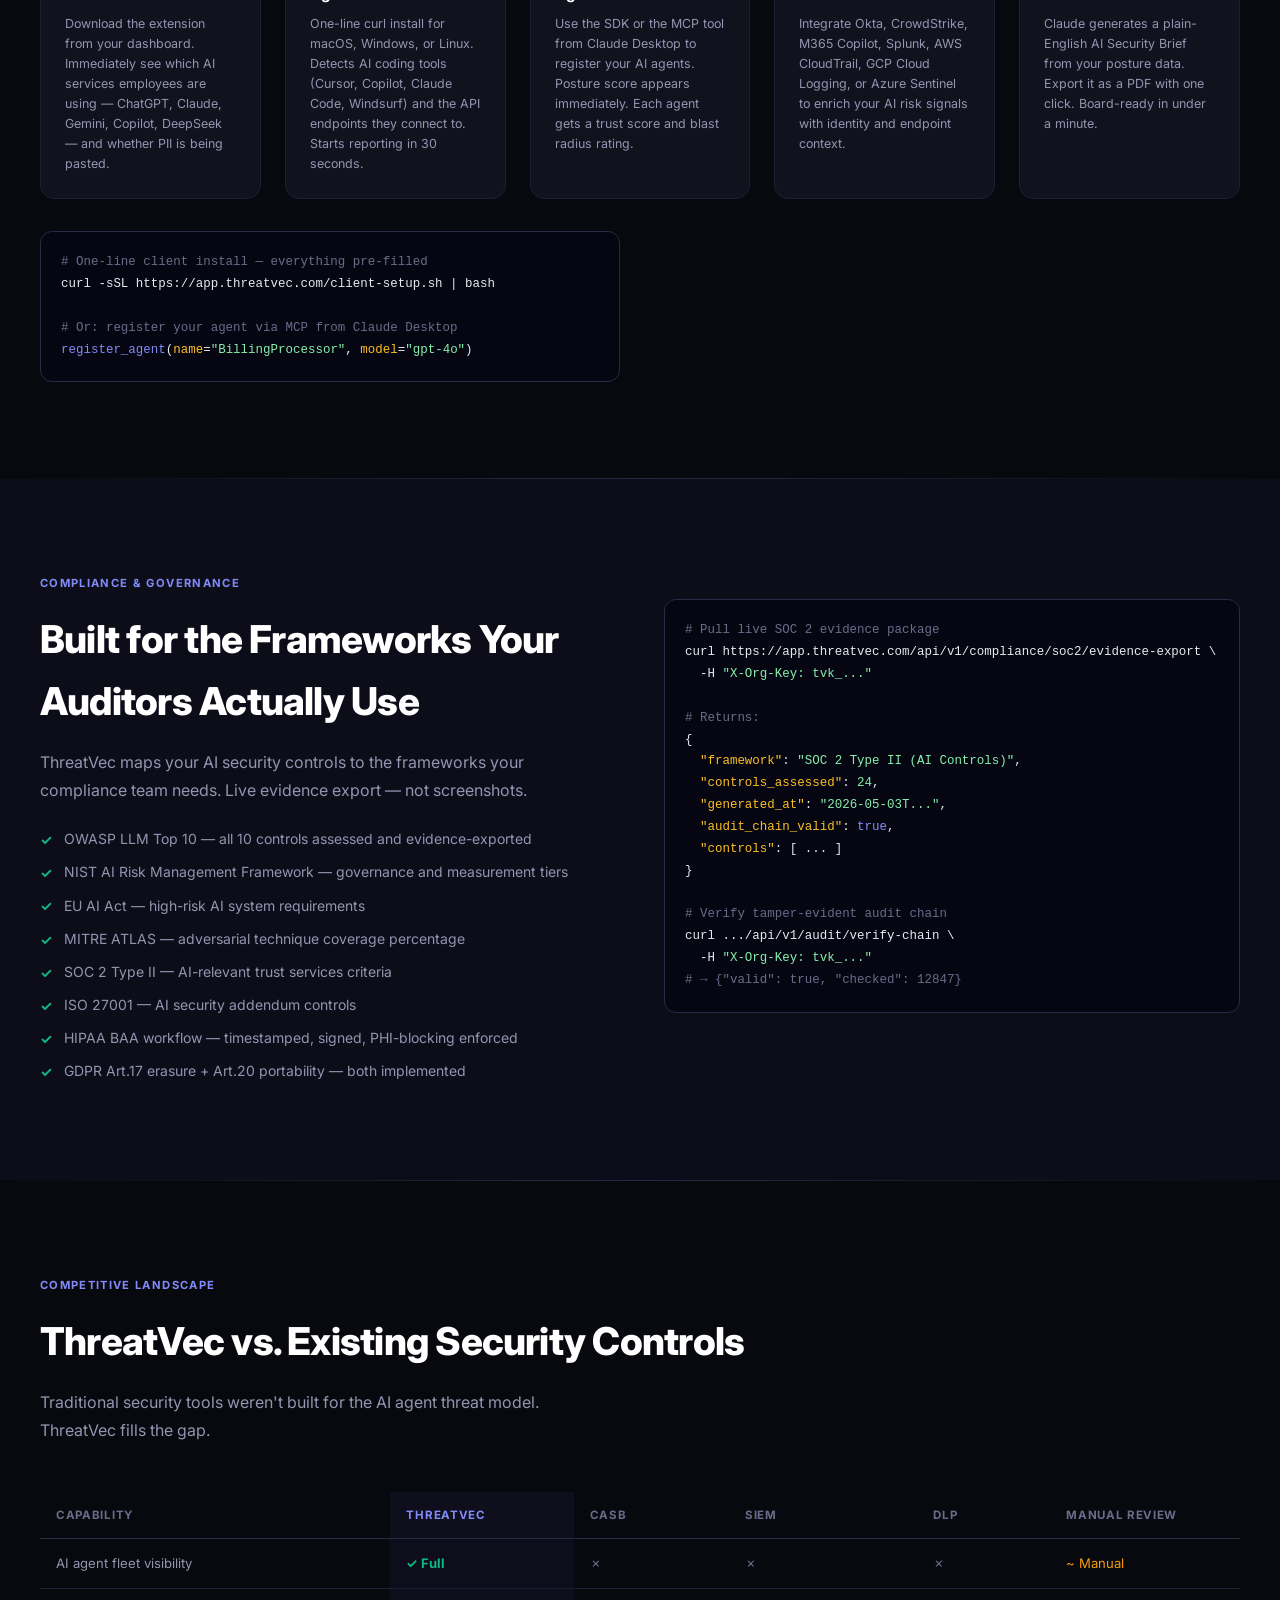
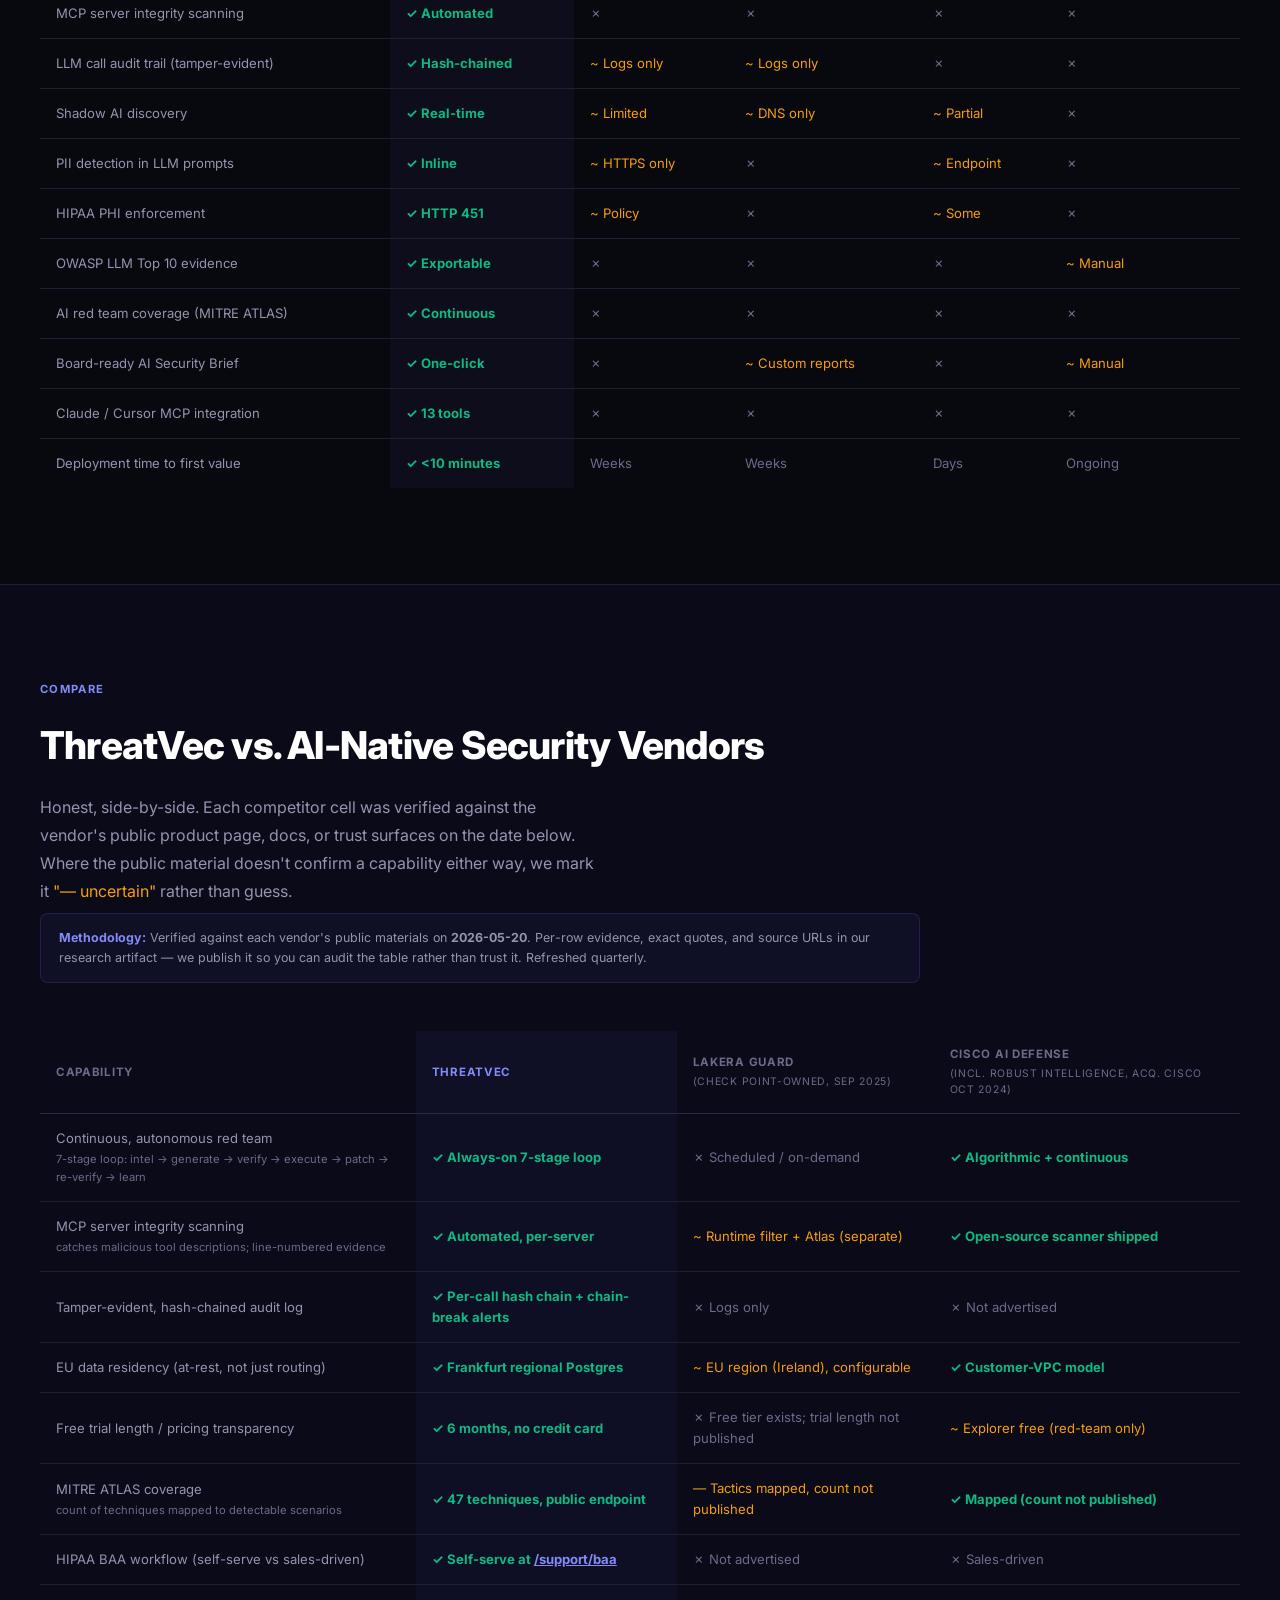
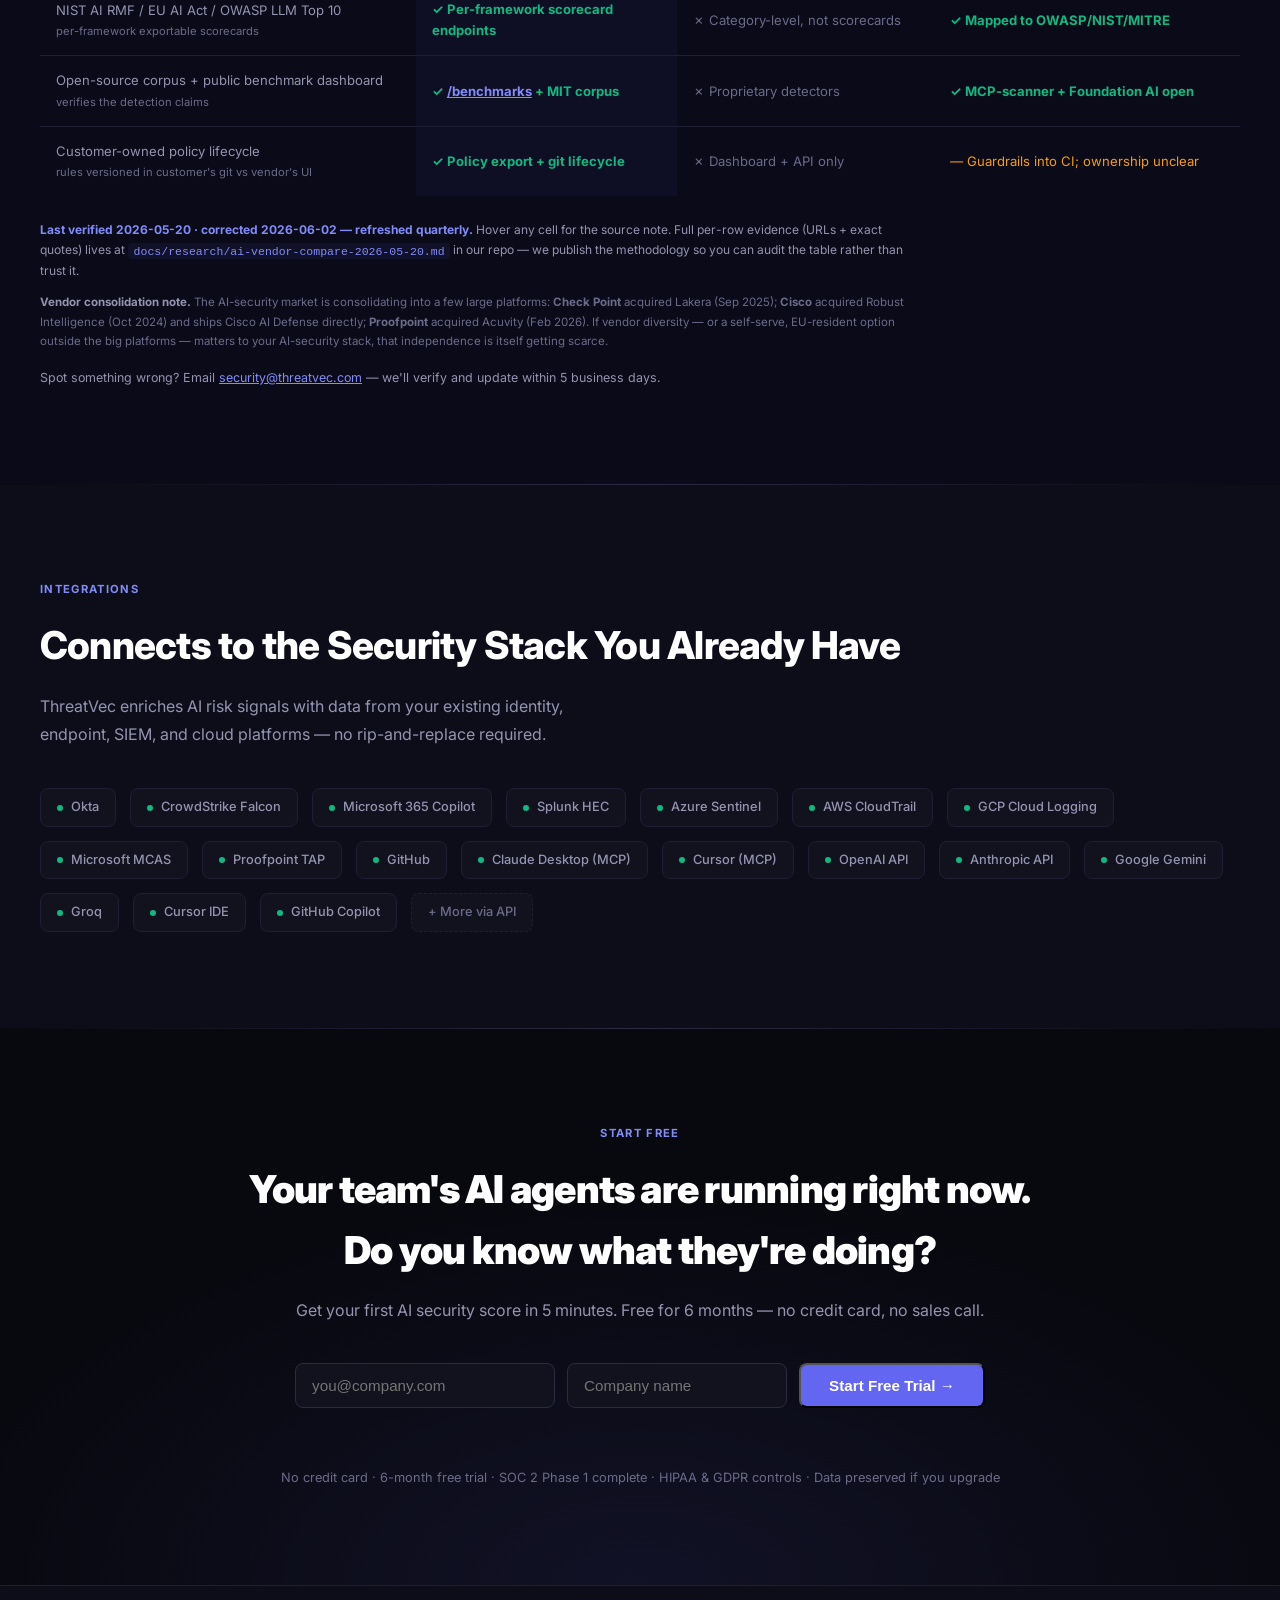
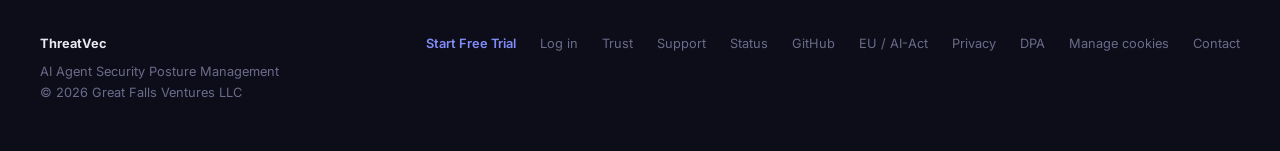
==== commit e0f99925: "marketing: correct + re-scope competitor compare tables (pressure-test fixes) Fact-check of the name" ====
--- a/index.html
+++ b/index.html
@@ -502,9 +502,8 @@
           <tr>
             <th>Capability</th>
             <th class="highlight">ThreatVec</th>
-            <th>Lakera Guard <span style="font-weight:400;color:var(--muted);font-size:.65rem;display:block;margin-top:.15rem">(Cisco-owned, May 2025)</span></th>
-            <th>Cisco AI Defense</th>
-            <th>Robust Intelligence <span style="font-weight:400;color:var(--muted);font-size:.65rem;display:block;margin-top:.15rem">(Cisco-owned, Oct 2024)</span></th>
+            <th>Lakera Guard <span style="font-weight:400;color:var(--muted);font-size:.65rem;display:block;margin-top:.15rem">(Check Point-owned, Sep 2025)</span></th>
+            <th>Cisco AI Defense <span style="font-weight:400;color:var(--muted);font-size:.65rem;display:block;margin-top:.15rem">(incl. Robust Intelligence, acq. Cisco Oct 2024)</span></th>
           </tr>
         </thead>
         <tbody>
@@ -513,81 +512,71 @@
             <td class="highlight yes">✓ Always-on 7-stage loop</td>
             <td class="no" title="lakera.ai/lakera-red: scheduled recurring testing, not always-on adversarial loop with re-verification (verified 2026-05-20)">✗ Scheduled / on-demand</td>
             <td class="yes" title="Cisco AI Defense Solution Overview: algorithmic red-teaming across 200+ categories, continuously updated via Talos (verified 2026-05-20)" style="color:var(--green)">✓ Algorithmic + continuous</td>
-            <td class="yes" title="Pre-acquisition Robust Intelligence platform performed continuous validation; now integrated into Cisco AI Defense AI Validation" style="color:var(--green)">✓ Continuous validation</td>
           </tr>
           <tr>
             <td>MCP server integrity scanning <span style="display:block;color:var(--muted);font-size:.7rem;margin-top:.15rem">catches malicious tool descriptions; line-numbered evidence</span></td>
             <td class="highlight yes">✓ Automated, per-server</td>
-            <td class="no" title="Lakera Guard acts as runtime guardrail on MCP inputs/outputs, not a static analyzer of tool definitions (lakera.ai blog, verified 2026-05-20)">✗ Runtime filter only</td>
+            <td class="partial" title="Lakera Guard runtime-filters MCP traffic AND ships Atlas (atlas.lakera.ai), a separate MCP-server scanner — but neither is unified into a continuous red-team/audit loop the way ThreatVec's is (verified 2026-06-02)">~ Runtime filter + Atlas (separate)</td>
             <td class="yes" title="github.com/cisco-ai-defense/mcp-scanner — Apache 2.0, scans MCP tools/prompts/resources for malicious patterns + CVE deps + binary malware (verified 2026-05-20)" style="color:var(--green)">✓ Open-source scanner shipped</td>
-            <td class="no" title="Original Robust Intelligence positioning was model/data validation, not MCP">✗ Not advertised</td>
           </tr>
           <tr>
             <td>Tamper-evident, hash-chained audit log</td>
             <td class="highlight yes">✓ Per-call hash chain + chain-break alerts</td>
             <td class="no" title="Lakera Guard product page lists 'Logs' but no tamper-evidence claim on any public surface (verified 2026-05-20)">✗ Logs only</td>
             <td class="no" title="No published tamper-evidence claim on AI Defense data sheet or solution overview (verified 2026-05-20)">✗ Not advertised</td>
-            <td class="no" title="No public tamper-evidence claim for the original Robust Intelligence audit surface">✗ Not advertised</td>
           </tr>
           <tr>
             <td>EU data residency (at-rest, not just routing)</td>
             <td class="highlight yes">✓ Frankfurt regional Postgres</td>
-            <td class="partial" title="lakera.ai/security confirms GDPR; docs/data-regions page returned a transient error 2026-05-20; trust portal sign-in-gated">— Not specified publicly</td>
+            <td class="partial" title="Lakera publishes an EU region (Ireland eu-west-1) with configurable log-storage + processing-region restriction; free Community tier is EU-hosted by default (docs.lakera.ai, verified 2026-06-02)">~ EU region (Ireland), configurable</td>
             <td class="yes" title="'In all VPC and AI POD deployments, AI Defense ensures that application/model/agent data remain fully within the customer's environment' — customer-VPC model trivially satisfies EU at-rest if VPC is EU (verified 2026-05-20)" style="color:var(--green)">✓ Customer-VPC model</td>
-            <td class="partial" title="Pre-acquisition docs no longer maintained; subsumed into Cisco AI Defense">— Subsumed into Cisco</td>
           </tr>
           <tr>
             <td>Free trial length / pricing transparency</td>
             <td class="highlight yes">✓ 6 months, no credit card</td>
             <td class="no" title="Community free tier exists at platform.lakera.ai; trial length not published; Pro/Enterprise pricing sales-gated (verified 2026-05-20)">✗ Free tier exists; trial length not published</td>
-            <td class="no" title="'Explorer Edition' free tier exists (duration not published); enterprise pricing 'based on quantity of AI Applications', list price not published (verified 2026-05-20)">✗ Explorer Edition; price not published</td>
-            <td class="no" title="Enterprise sales-led pre-acquisition; now folded into Cisco enterprise procurement">✗ Enterprise sales</td>
+            <td class="partial" title="Cisco AI Defense Explorer Edition: free, self-serve, no sales call — but red-team ONLY; full discovery+runtime+compliance stays enterprise/sales-led; list price not published (verified 2026-06-02)">~ Explorer free (red-team only)</td>
           </tr>
           <tr>
             <td>MITRE ATLAS coverage <span style="display:block;color:var(--muted);font-size:.7rem;margin-top:.15rem">count of techniques mapped to detectable scenarios</span></td>
             <td class="highlight yes">✓ 47 techniques, public endpoint</td>
             <td class="partial" title="Lakera blog claims 'Relevant for: All 14 MITRE ATLAS tactics' — tactic coverage, not technique count (verified 2026-05-20)">— Tactics mapped, count not published</td>
             <td class="yes" title="200+ subcategories mapped to OWASP/NIST/MITRE per Cisco AI Defense Solution Overview; per-technique ATLAS count not published (verified 2026-05-20)" style="color:var(--green)">✓ Mapped (count not published)</td>
-            <td class="yes" title="Robust Intelligence co-developed the AI Risk Database with MITRE; now open-source on GitHub, long-term plan to host under MITRE ATLAS tools" style="color:var(--green)">✓ MITRE collaboration (Risk DB)</td>
           </tr>
           <tr>
             <td>HIPAA BAA workflow (self-serve vs sales-driven)</td>
             <td class="highlight yes">✓ Self-serve at <a href="https://app.threatvec.com/support/baa" style="color:var(--accent2)">/support/baa</a></td>
             <td class="no" title="lakera.ai/security lists SOC-2 + GDPR; no HIPAA / BAA mention on public security page (verified 2026-05-20)">✗ Not advertised</td>
             <td class="no" title="Cisco enterprise BAA process exists historically; no AI Defense-specific self-serve workflow advertised (verified 2026-05-20)">✗ Sales-driven</td>
-            <td class="no" title="No specific BAA workflow advertised on pre-acquisition or post-acquisition surfaces">✗ Not advertised</td>
           </tr>
           <tr>
             <td>NIST AI RMF / EU AI Act / OWASP LLM Top 10 <span style="display:block;color:var(--muted);font-size:.7rem;margin-top:.15rem">per-framework exportable scorecards</span></td>
             <td class="highlight yes">✓ Per-framework scorecard endpoints</td>
             <td class="no" title="Lakera lists 'Compliance & Regulatory Risks' as a guardrail category; no per-framework scorecard or exportable evidence pack advertised (verified 2026-05-20)">✗ Category-level, not scorecards</td>
             <td class="yes" title="200+ subcategories mapped to OWASP/NIST/MITRE; 'supports compliance readiness including the EU AI Act'; per-framework export endpoint not specified (verified 2026-05-20)" style="color:var(--green)">✓ Mapped to OWASP/NIST/MITRE</td>
-            <td class="yes" title="Robust Intelligence: 'ensures compliance with AI security standards such as NIST, MITRE ATLAS, and OWASP LLM Top 10'" style="color:var(--green)">✓ NIST + OWASP + MITRE aligned</td>
           </tr>
           <tr>
             <td>Open-source corpus + public benchmark dashboard <span style="display:block;color:var(--muted);font-size:.7rem;margin-top:.15rem">verifies the detection claims</span></td>
             <td class="highlight yes">✓ <a href="https://app.threatvec.com/benchmarks" style="color:var(--accent2)">/benchmarks</a> + MIT corpus</td>
             <td class="no" title="Gandalf is a public game (data collection vehicle, not a benchmark dashboard of Lakera Guard's detection accuracy); detection models proprietary (verified 2026-05-20)">✗ Proprietary detectors</td>
             <td class="yes" title="github.com/cisco-ai-defense/mcp-scanner Apache 2.0 + Cisco Foundation AI open-source reasoning model; public benchmark dashboard of AI Defense detection accuracy not advertised (verified 2026-05-20)" style="color:var(--green)">✓ MCP-scanner + Foundation AI open</td>
-            <td class="yes" title="AI Risk Database open-sourced via MITRE collaboration (Robust Intelligence + MITRE, March 2023)" style="color:var(--green)">✓ AI Risk DB (MITRE-hosted)</td>
           </tr>
           <tr>
             <td>Customer-owned policy lifecycle <span style="display:block;color:var(--muted);font-size:.7rem;margin-top:.15rem">rules versioned in customer's git vs vendor's UI</span></td>
             <td class="highlight yes">✓ Policy export + git lifecycle</td>
             <td class="no" title="docs.lakera.ai/docs/policies: SaaS policies configured via Guard dashboard or policies API; no git-native customer-owned lifecycle (verified 2026-05-20)">✗ Dashboard + API only</td>
             <td class="partial" title="'generates custom model guardrails that integrate into CI/CD pipelines' — closer to customer-CI than peers; whether guardrails live in customer's git repo (vs Cisco dashboard) not specified (verified 2026-05-20)">— Guardrails into CI; ownership unclear</td>
-            <td class="no" title="No public claim on customer-owned policy lifecycle">✗ Not advertised</td>
           </tr>
         </tbody>
       </table>
     </div>
     <p style="margin-top:1.5rem;font-size:.75rem;color:var(--muted2);max-width:880px;line-height:1.7;">
-      <strong style="color:var(--accent2)">Last verified 2026-05-20 — refreshed quarterly.</strong>
+      <strong style="color:var(--accent2)">Last verified 2026-05-20 · corrected 2026-06-02 — refreshed quarterly.</strong>
       Hover any cell for the source note. Full per-row evidence (URLs + exact quotes) lives at <code style="color:var(--accent2);background:rgba(99,102,241,.08);padding:.1rem .35rem;border-radius:.25rem;font-size:.72rem">docs/research/ai-vendor-compare-2026-05-20.md</code> in our repo — we publish the methodology so you can audit the table rather than trust it.
     </p>
     <p style="margin-top:.75rem;font-size:.72rem;color:var(--muted);max-width:880px;line-height:1.7;">
       <strong style="color:var(--muted2)">Vendor consolidation note.</strong>
-      All three competitors above now sit under Cisco: it acquired Lakera (May 2025) and Robust Intelligence (Oct 2024), and ships Cisco AI Defense directly. If vendor diversity in your AI security stack matters, your options have narrowed faster than the marketing pages suggest.
+      The AI-security market is consolidating into a few large platforms: <strong>Check Point</strong> acquired Lakera (Sep 2025); <strong>Cisco</strong> acquired Robust Intelligence (Oct 2024) and ships Cisco AI Defense directly; <strong>Proofpoint</strong> acquired Acuvity (Feb 2026). If vendor diversity — or a self-serve, EU-resident option outside the big platforms — matters to your AI-security stack, that independence is itself getting scarce.
     </p>
     <p style="margin-top:1rem;font-size:.78rem;color:var(--muted2);max-width:880px;">
       Spot something wrong? Email <a href="mailto:security@threatvec.com" style="color:var(--accent2)">security@threatvec.com</a> — we'll verify and update within 5 business days.
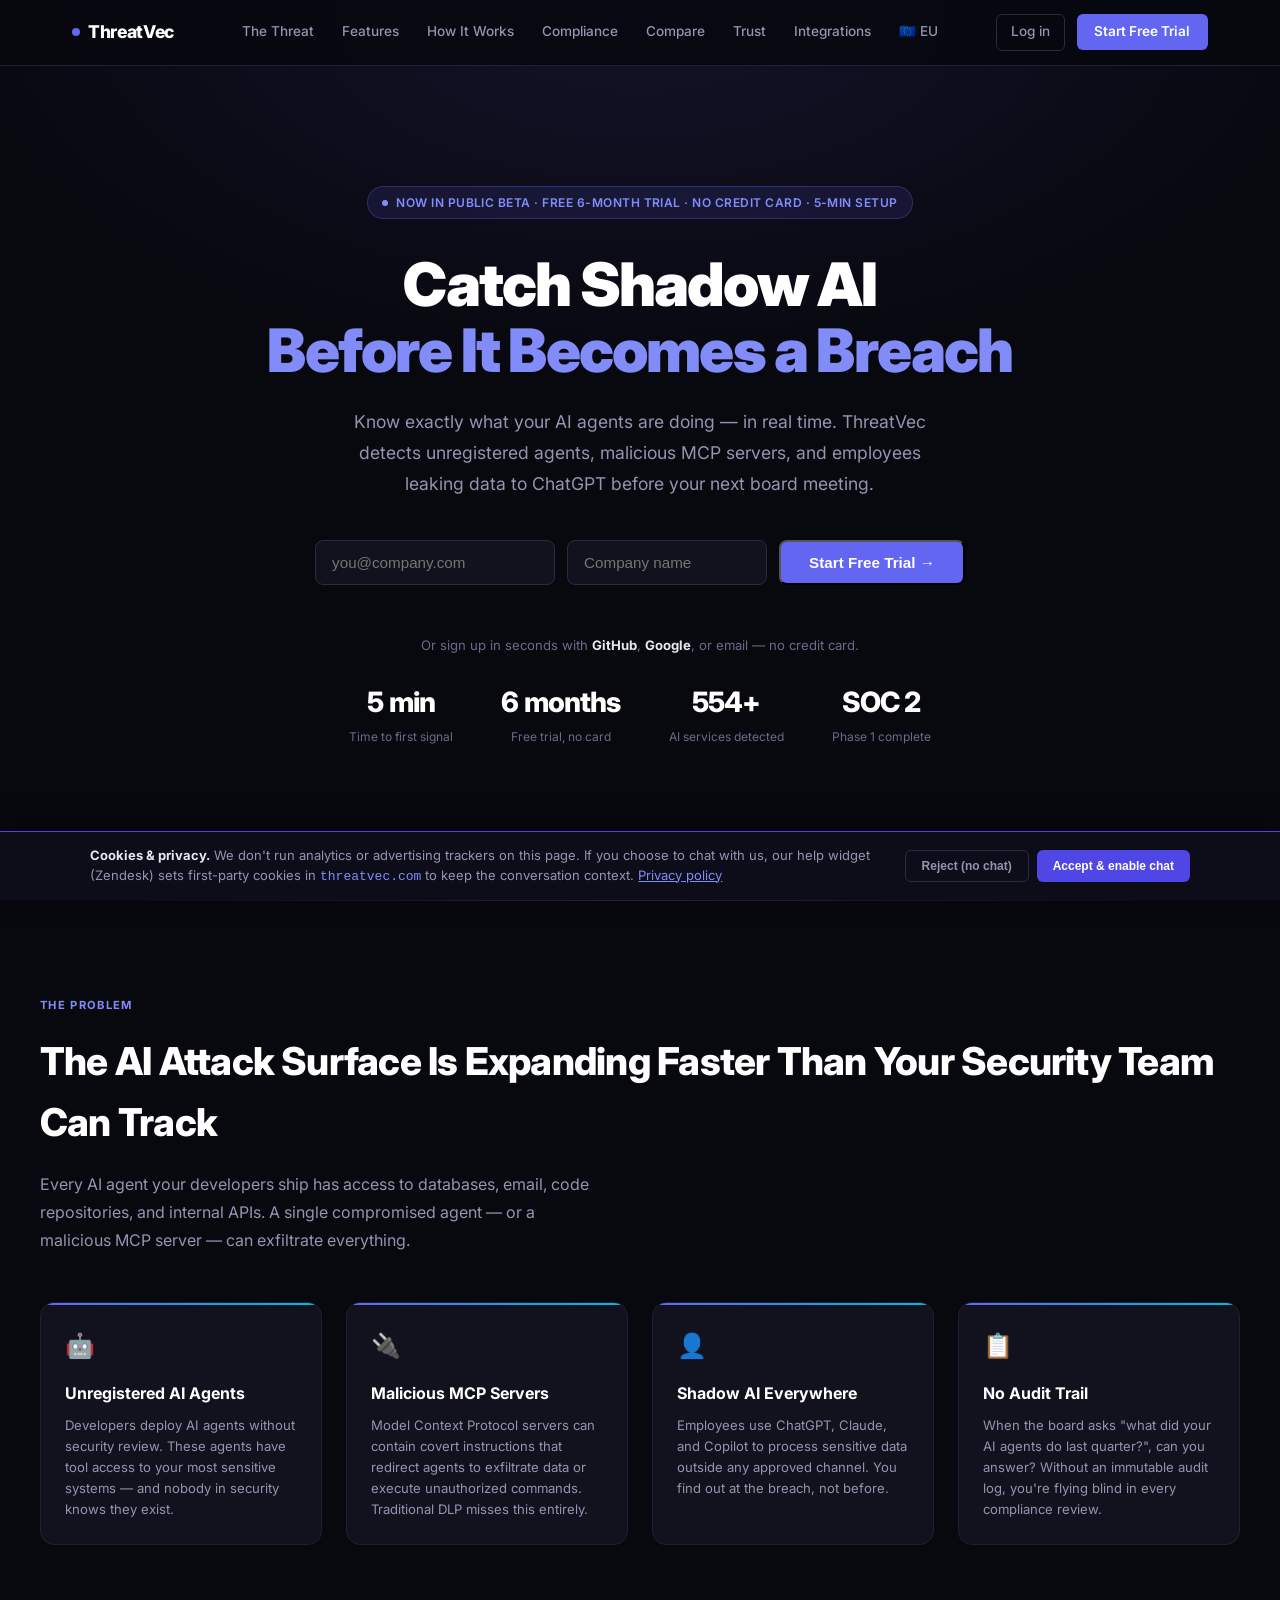
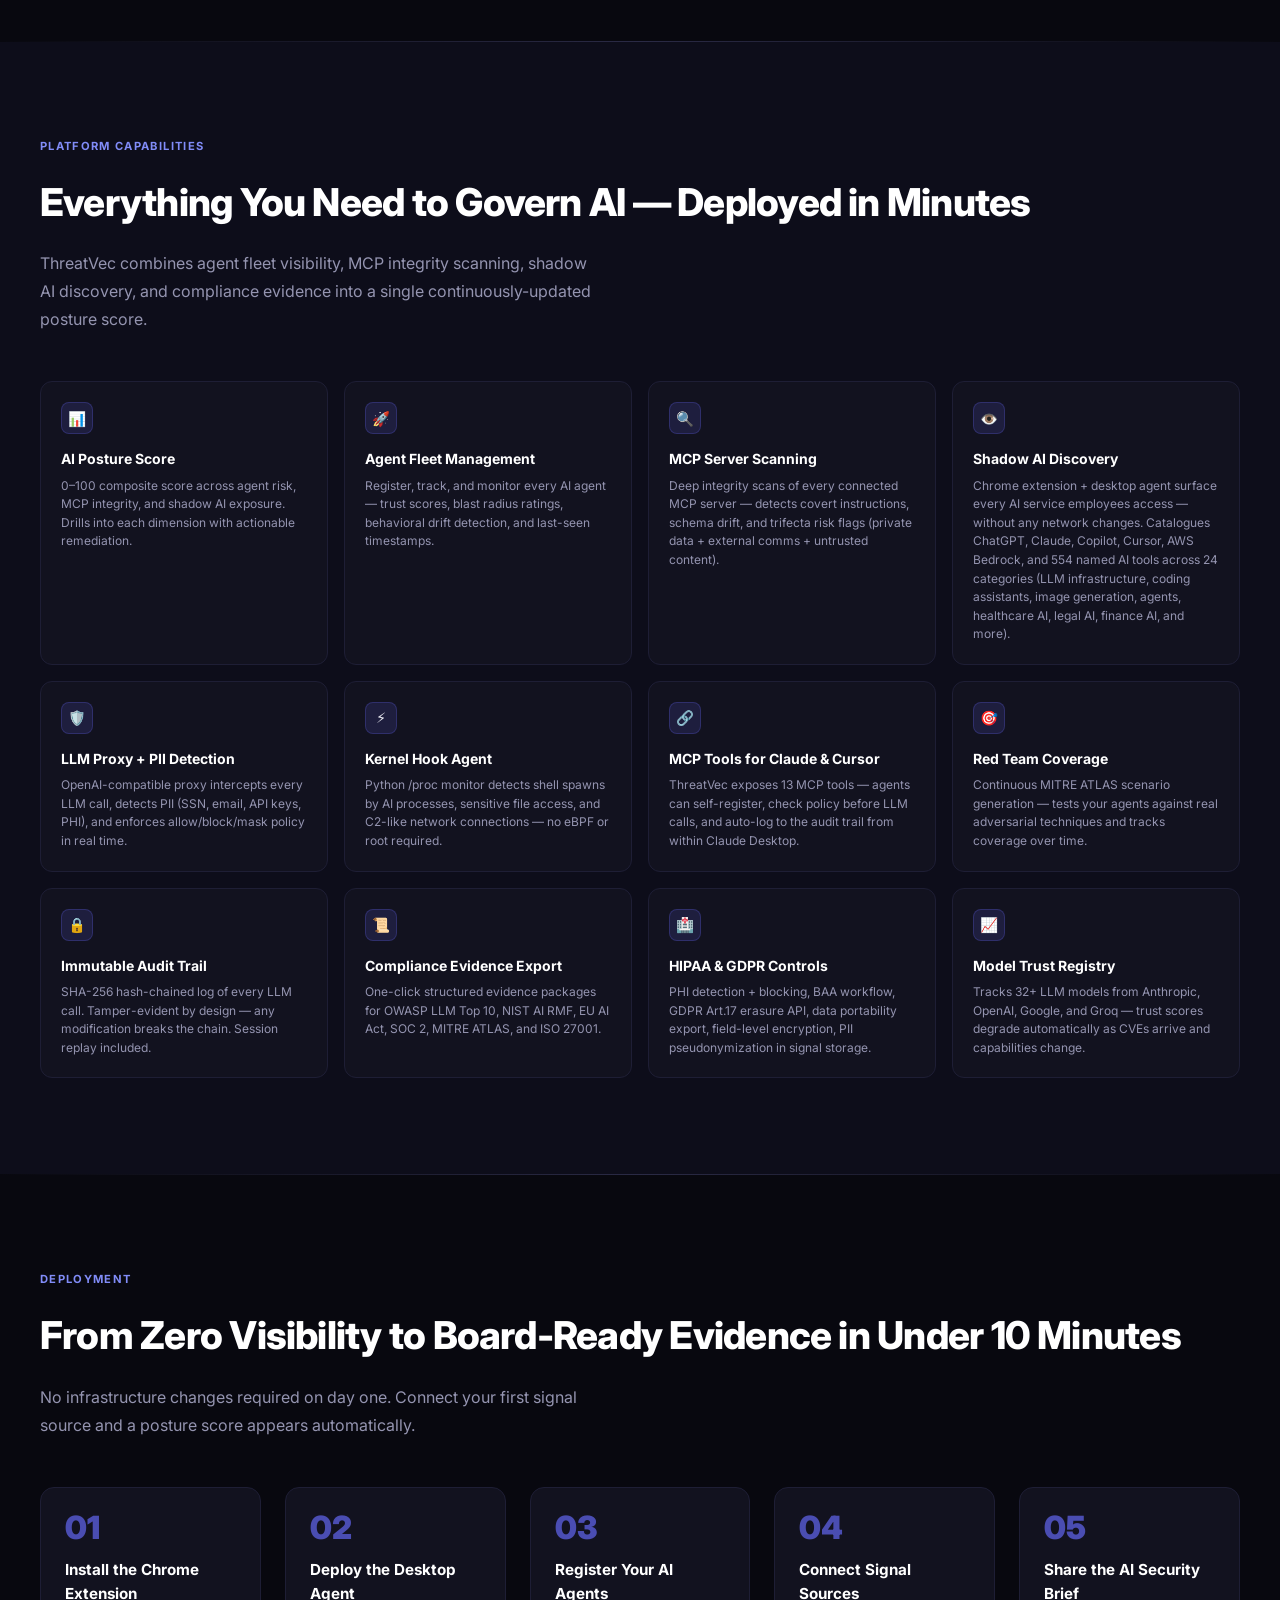
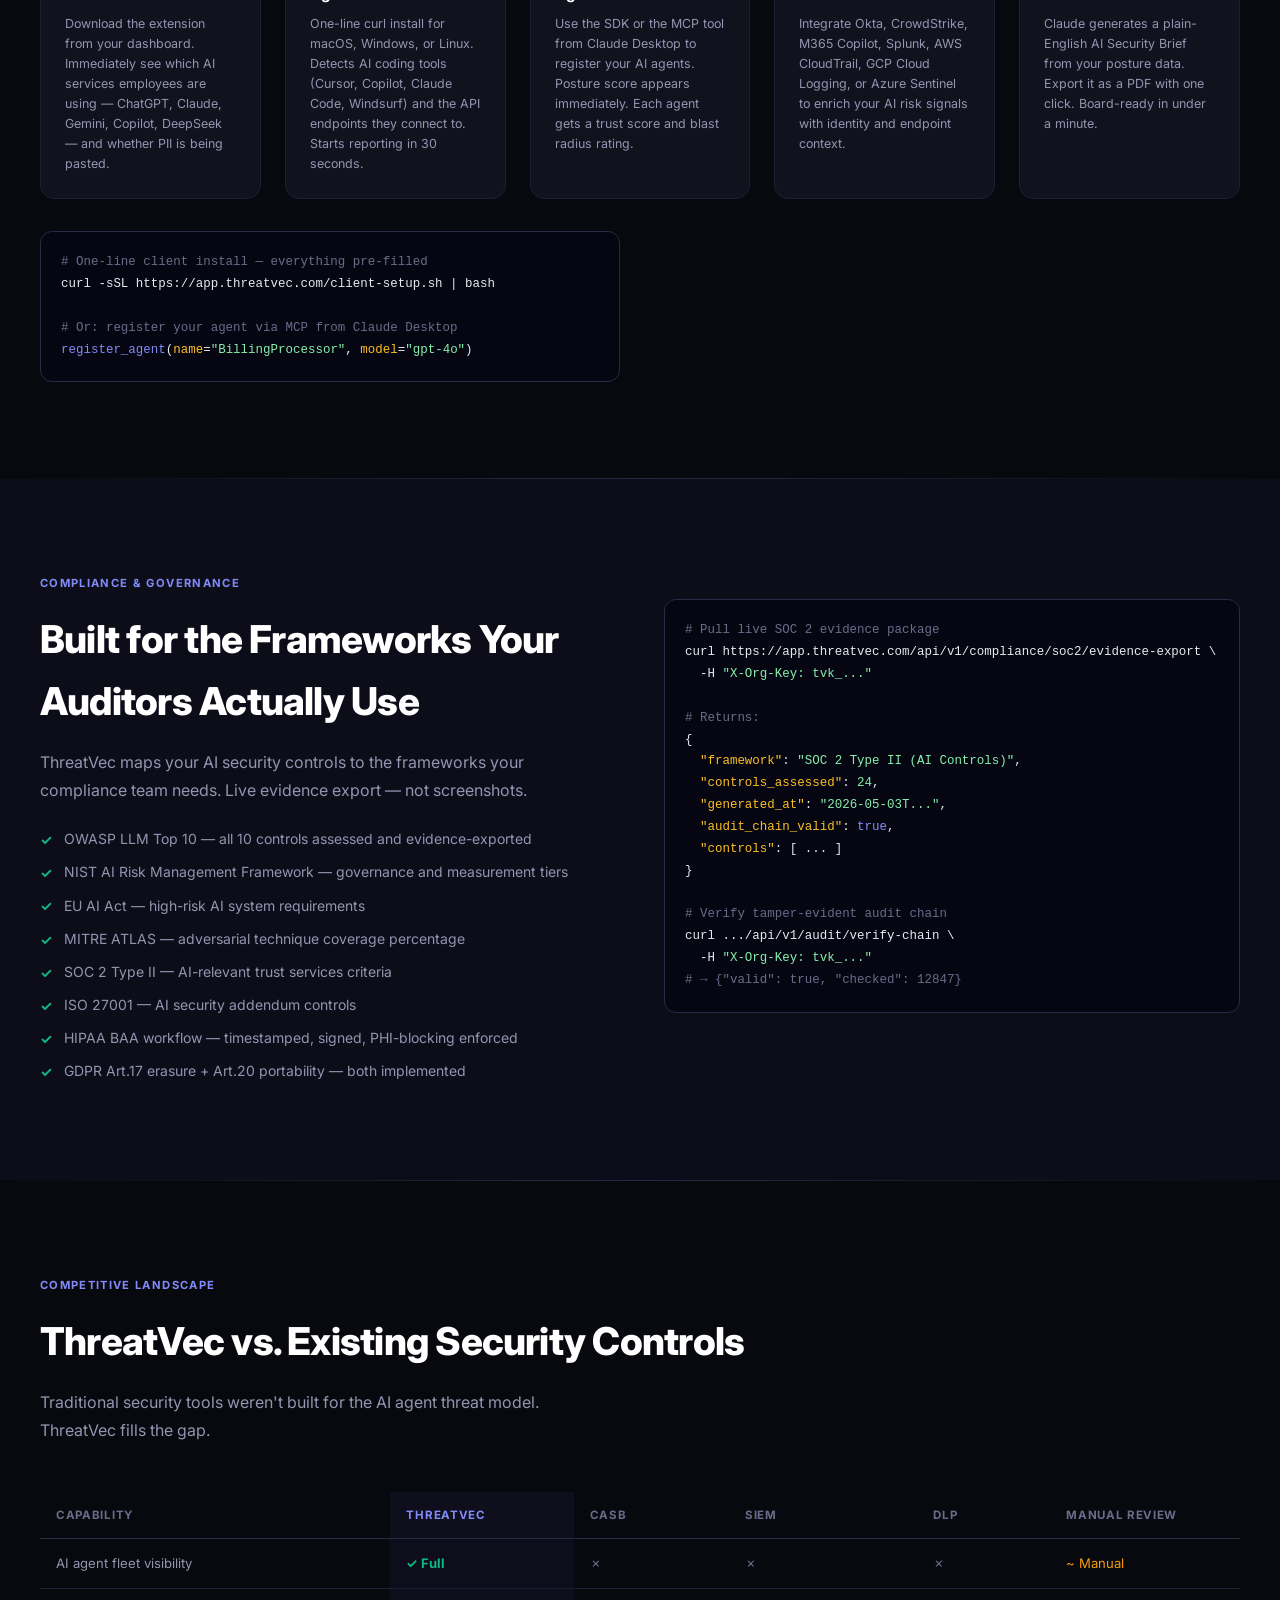
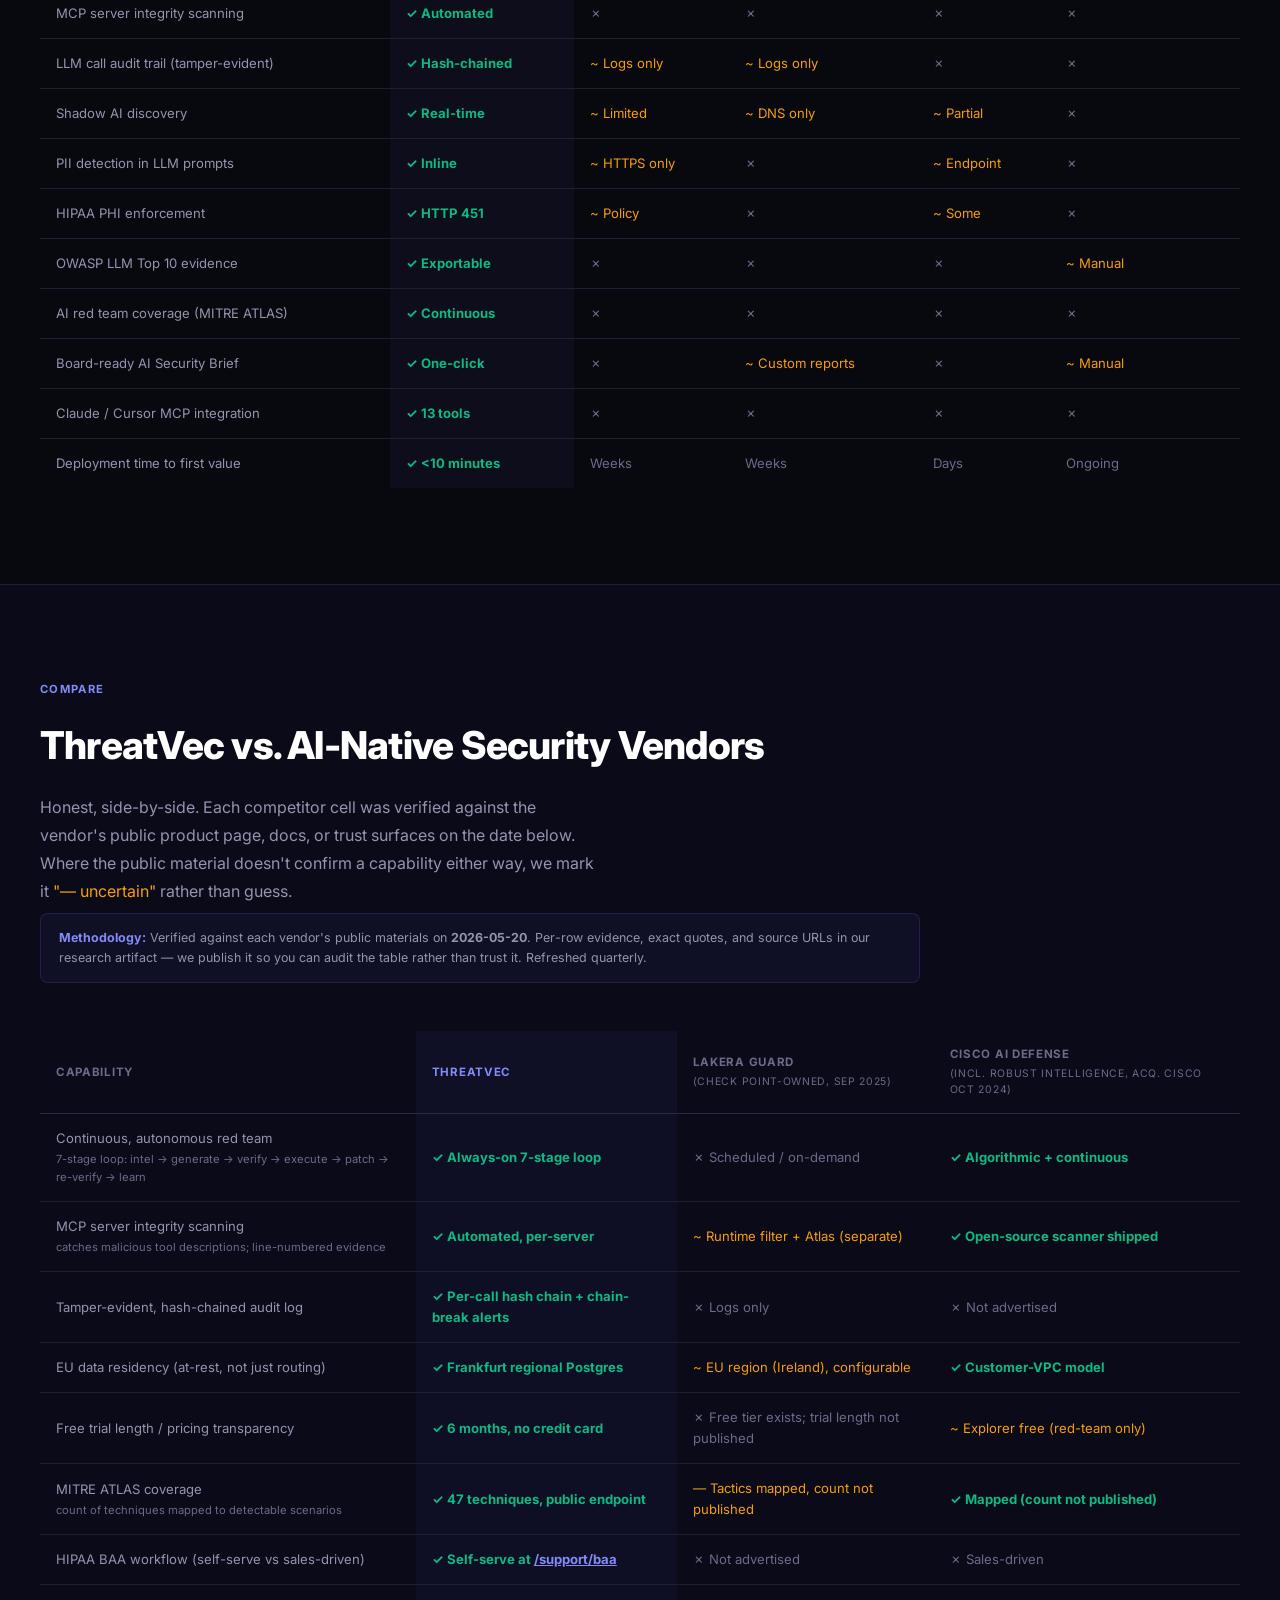
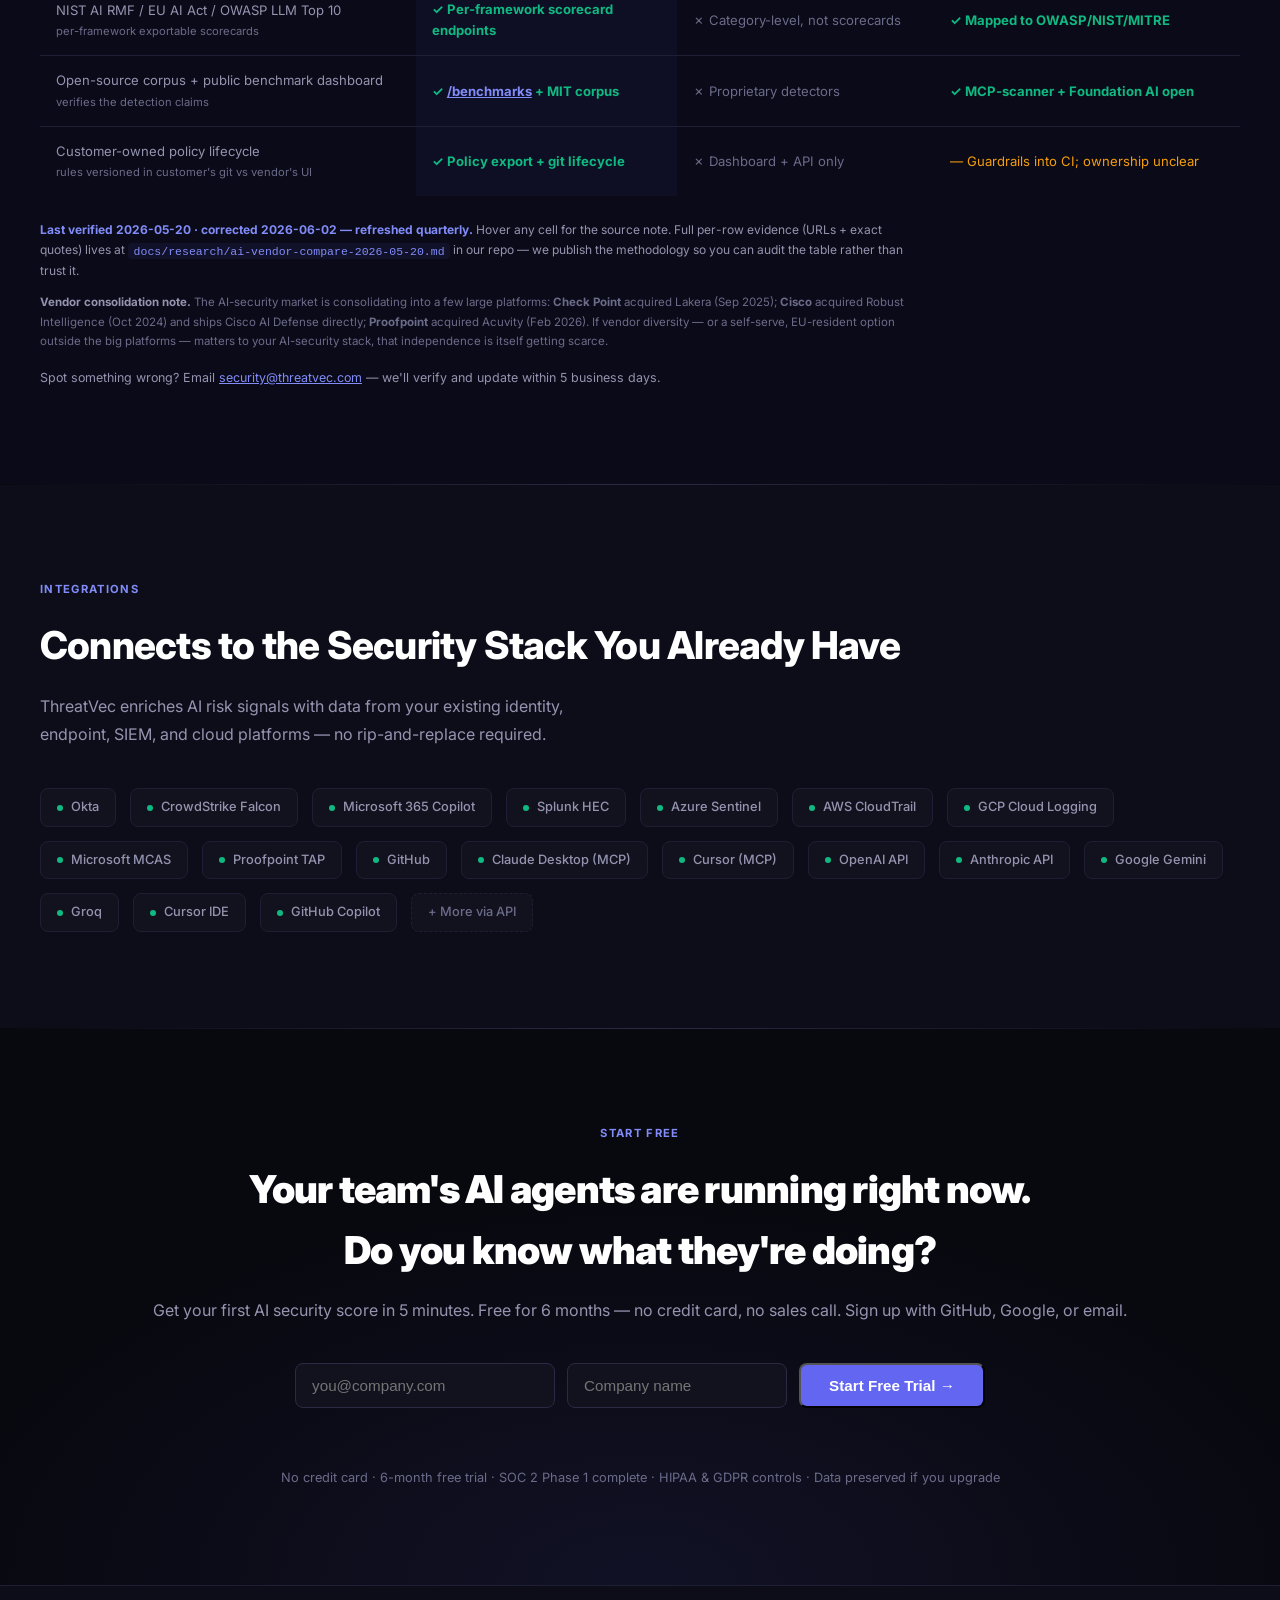
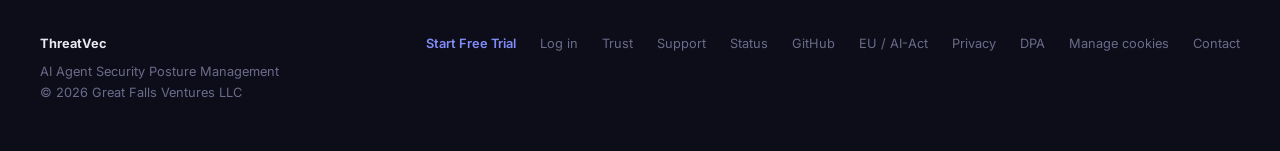
==== commit 34c85c49: "marketing: public-beta launch CTA + signup options + fix Turnstile-broken inline forms (1) Launch CT" ====
--- a/index.html
+++ b/index.html
@@ -171,7 +171,7 @@
   <div class="hero-inner">
     <div class="hero-badge">
       <span class="hero-badge-dot"></span>
-      Free 6-month trial · No credit card · Setup in 5 minutes
+      Now in public beta · Free 6-month trial · No credit card · 5-min setup
     </div>
     <h1>Catch Shadow AI<br><em>Before It Becomes a Breach</em></h1>
     <p class="hero-sub">Know exactly what your AI agents are doing — in real time. ThreatVec detects unregistered agents, malicious MCP servers, and employees leaking data to ChatGPT before your next board meeting.</p>
@@ -188,7 +188,8 @@
         Start Free Trial →
       </button>
     </form>
-    <div id="hero-msg" style="min-height:1.5rem;font-size:.85rem;color:var(--muted2);margin-bottom:1.5rem;text-align:center"></div>
+    <div id="hero-msg" style="min-height:1.5rem;font-size:.85rem;color:var(--muted2);margin-bottom:.4rem;text-align:center"></div>
+    <div style="font-size:.82rem;color:var(--muted);margin-bottom:1.5rem;text-align:center">Or sign up in seconds with <strong style="color:var(--text)">GitHub</strong>, <strong style="color:var(--text)">Google</strong>, or email — no credit card.</div>
 
     <div class="hero-stats">
       <div><div class="hero-stat-num">5 min</div><div class="hero-stat-label">Time to first signal</div></div>
@@ -198,40 +199,16 @@
     </div>
 
     <script>
-    async function heroSignup(e) {
+    // The /signup page carries the Turnstile captcha (required since the
+    // public-beta launch), the consent checkbox + region picker, and the
+    // GitHub/Google/email sign-up options. We capture email + company here and
+    // hand off to it (prefilled) — a direct POST /api/v1/signup has no captcha
+    // token and is now rejected (403), so the inline path routes through /signup.
+    function heroSignup(e) {
       e.preventDefault();
-      const btn = document.getElementById('hero-btn');
-      const msg = document.getElementById('hero-msg');
       const email = document.getElementById('hero-email').value.trim();
       const org   = document.getElementById('hero-org').value.trim();
-      btn.textContent = 'Setting up…';
-      btn.disabled = true;
-      try {
-        const r = await fetch('https://app.threatvec.com/api/v1/signup', {
-          method: 'POST',
-          headers: {'Content-Type':'application/json'},
-          body: JSON.stringify({
-            email,
-            org_name: org,
-            data_region: 'us',
-            us_transfer_consent: true,
-          }),
-        });
-        if (r.ok) {
-          msg.style.color = '#4ade80';
-          msg.textContent = '✓ Check your email — install instructions sent. See you inside.';
-          btn.textContent = '✓ Email sent';
-        } else {
-          // Backend rejected (validation / 422 / 4xx / 5xx). The full signup
-          // form on /signup has the consent checkbox + region picker + better
-          // error surface, so hand the user off there rather than trapping
-          // them on a partial form that just keeps failing.
-          window.location.href = `https://app.threatvec.com/signup?email=${encodeURIComponent(email)}&org=${encodeURIComponent(org)}`;
-        }
-      } catch(err) {
-        // Network error fallback: same handoff path.
-        window.location.href = `https://app.threatvec.com/signup?email=${encodeURIComponent(email)}&org=${encodeURIComponent(org)}`;
-      }
+      window.location.href = `https://app.threatvec.com/signup?email=${encodeURIComponent(email)}&org=${encodeURIComponent(org)}`;
     }
     </script>
   </div>
@@ -623,7 +600,7 @@
 <div class="cta-section">
   <div class="section-label" style="text-align:center">Start Free</div>
   <h2 class="cta-title">Your team's AI agents are running right now.<br>Do you know what they're doing?</h2>
-  <p class="cta-sub">Get your first AI security score in 5 minutes. Free for 6 months — no credit card, no sales call.</p>
+  <p class="cta-sub">Get your first AI security score in 5 minutes. Free for 6 months — no credit card, no sales call. Sign up with GitHub, Google, or email.</p>
 
   <form id="cta-form" style="display:flex;gap:.75rem;justify-content:center;flex-wrap:wrap;margin-bottom:1rem" onsubmit="ctaSignup(event)">
     <input id="cta-email" type="email" placeholder="you@company.com" required
@@ -638,38 +615,15 @@
   <p style="margin-top:1.25rem;font-size:.8rem;color:var(--muted)">No credit card · 6-month free trial · SOC 2 Phase 1 complete · HIPAA &amp; GDPR controls · Data preserved if you upgrade</p>
 
   <script>
-  async function ctaSignup(e) {
+  // Capture email + company, then hand off to /signup (prefilled) — it carries
+  // the Turnstile captcha (required since the public-beta launch), consent +
+  // region picker, and GitHub/Google/email sign-up. A direct POST to
+  // /api/v1/signup has no captcha token and is now rejected (403).
+  function ctaSignup(e) {
     e.preventDefault();
-    const btn = document.getElementById('cta-btn');
-    const msg = document.getElementById('cta-msg');
     const email = document.getElementById('cta-email').value.trim();
     const org   = document.getElementById('cta-org').value.trim();
-    btn.textContent = 'Setting up…';
-    btn.disabled = true;
-    try {
-      const r = await fetch('https://app.threatvec.com/api/v1/signup', {
-        method: 'POST',
-        headers: {'Content-Type':'application/json'},
-        body: JSON.stringify({
-          email,
-          org_name: org,
-          data_region: 'us',
-          us_transfer_consent: true,
-        }),
-      });
-      if (r.ok) {
-        msg.style.color = '#4ade80';
-        msg.textContent = '✓ Install instructions sent to ' + email + ' — see you inside.';
-        btn.textContent = '✓ Check your email';
-      } else {
-        // Backend rejected (validation / 422 / 4xx / 5xx). Hand off to the
-        // full /signup form with consent checkbox + region picker rather
-        // than trapping the user on a partial form that keeps failing.
-        window.location.href = `https://app.threatvec.com/signup?email=${encodeURIComponent(email)}&org=${encodeURIComponent(org)}`;
-      }
-    } catch(err) {
-      window.location.href = `https://app.threatvec.com/signup?email=${encodeURIComponent(email)}&org=${encodeURIComponent(org)}`;
-    }
+    window.location.href = `https://app.threatvec.com/signup?email=${encodeURIComponent(email)}&org=${encodeURIComponent(org)}`;
   }
   </script>
 </div>
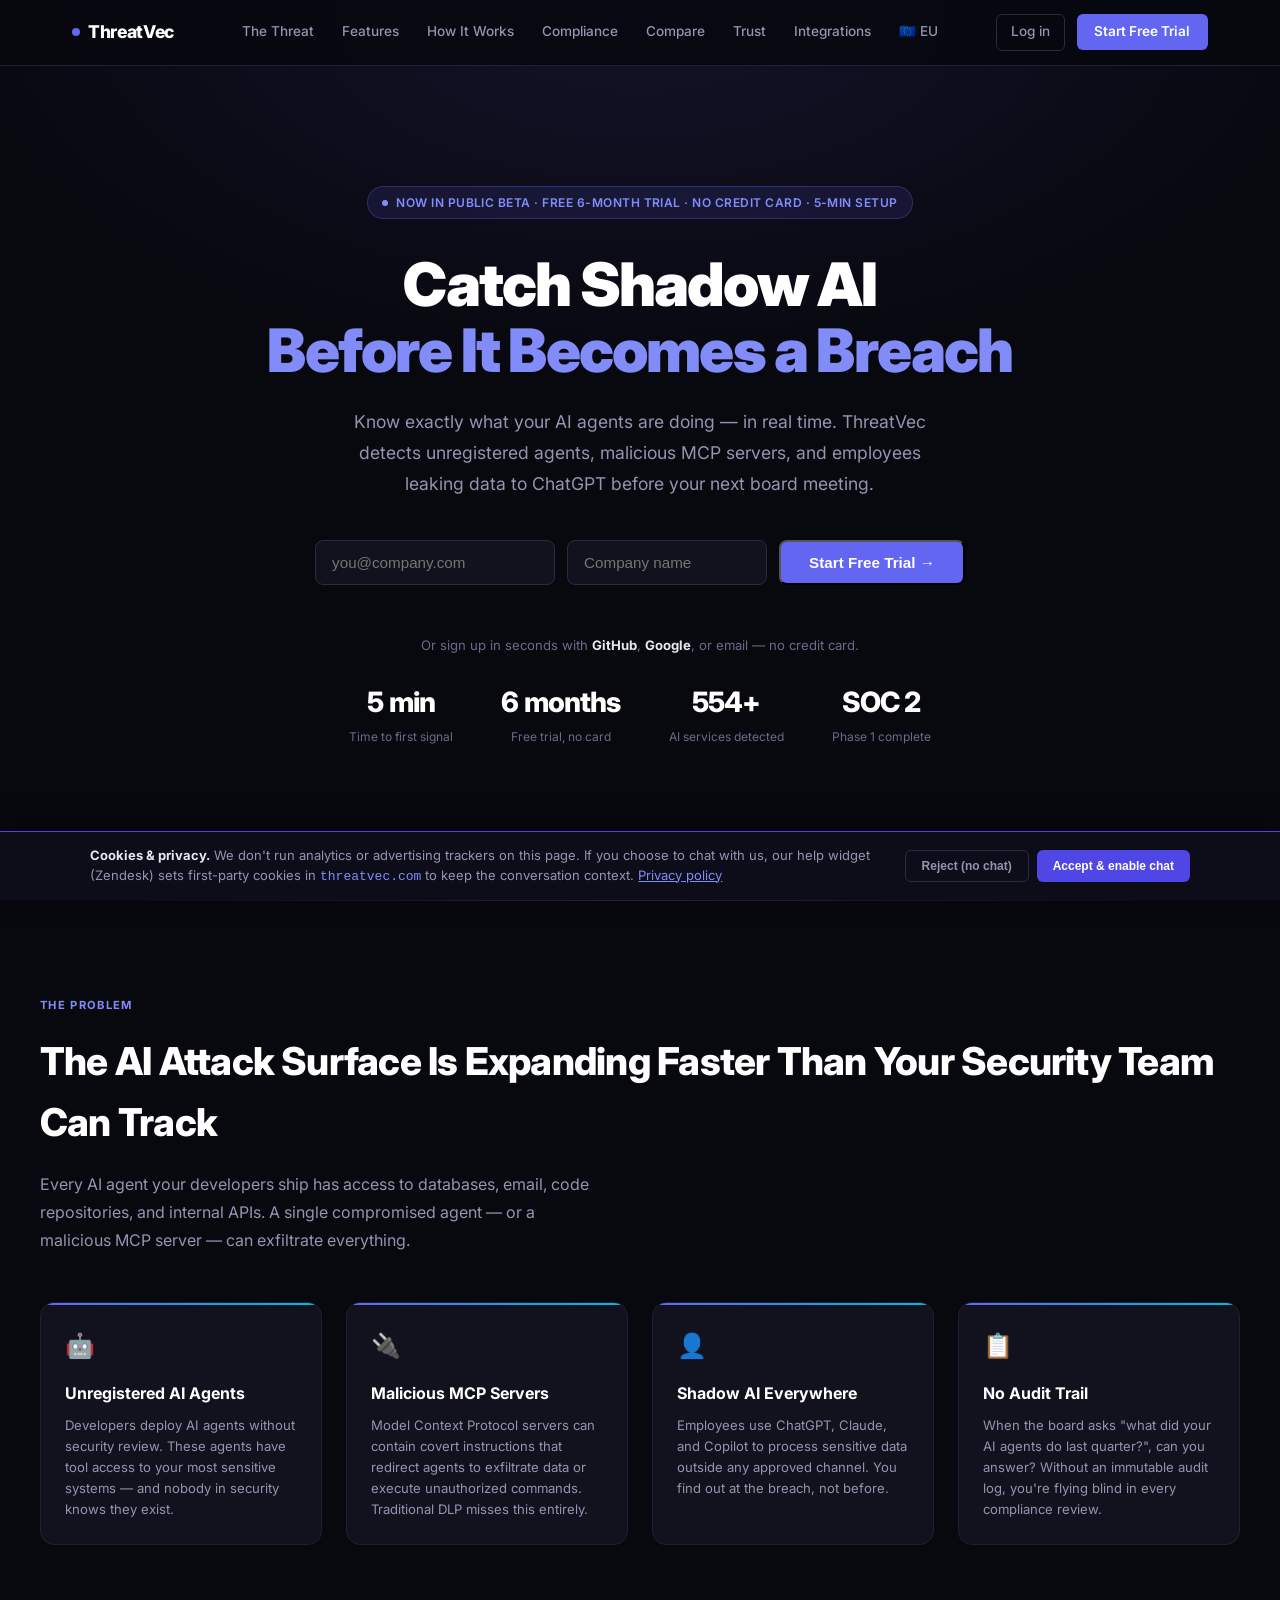
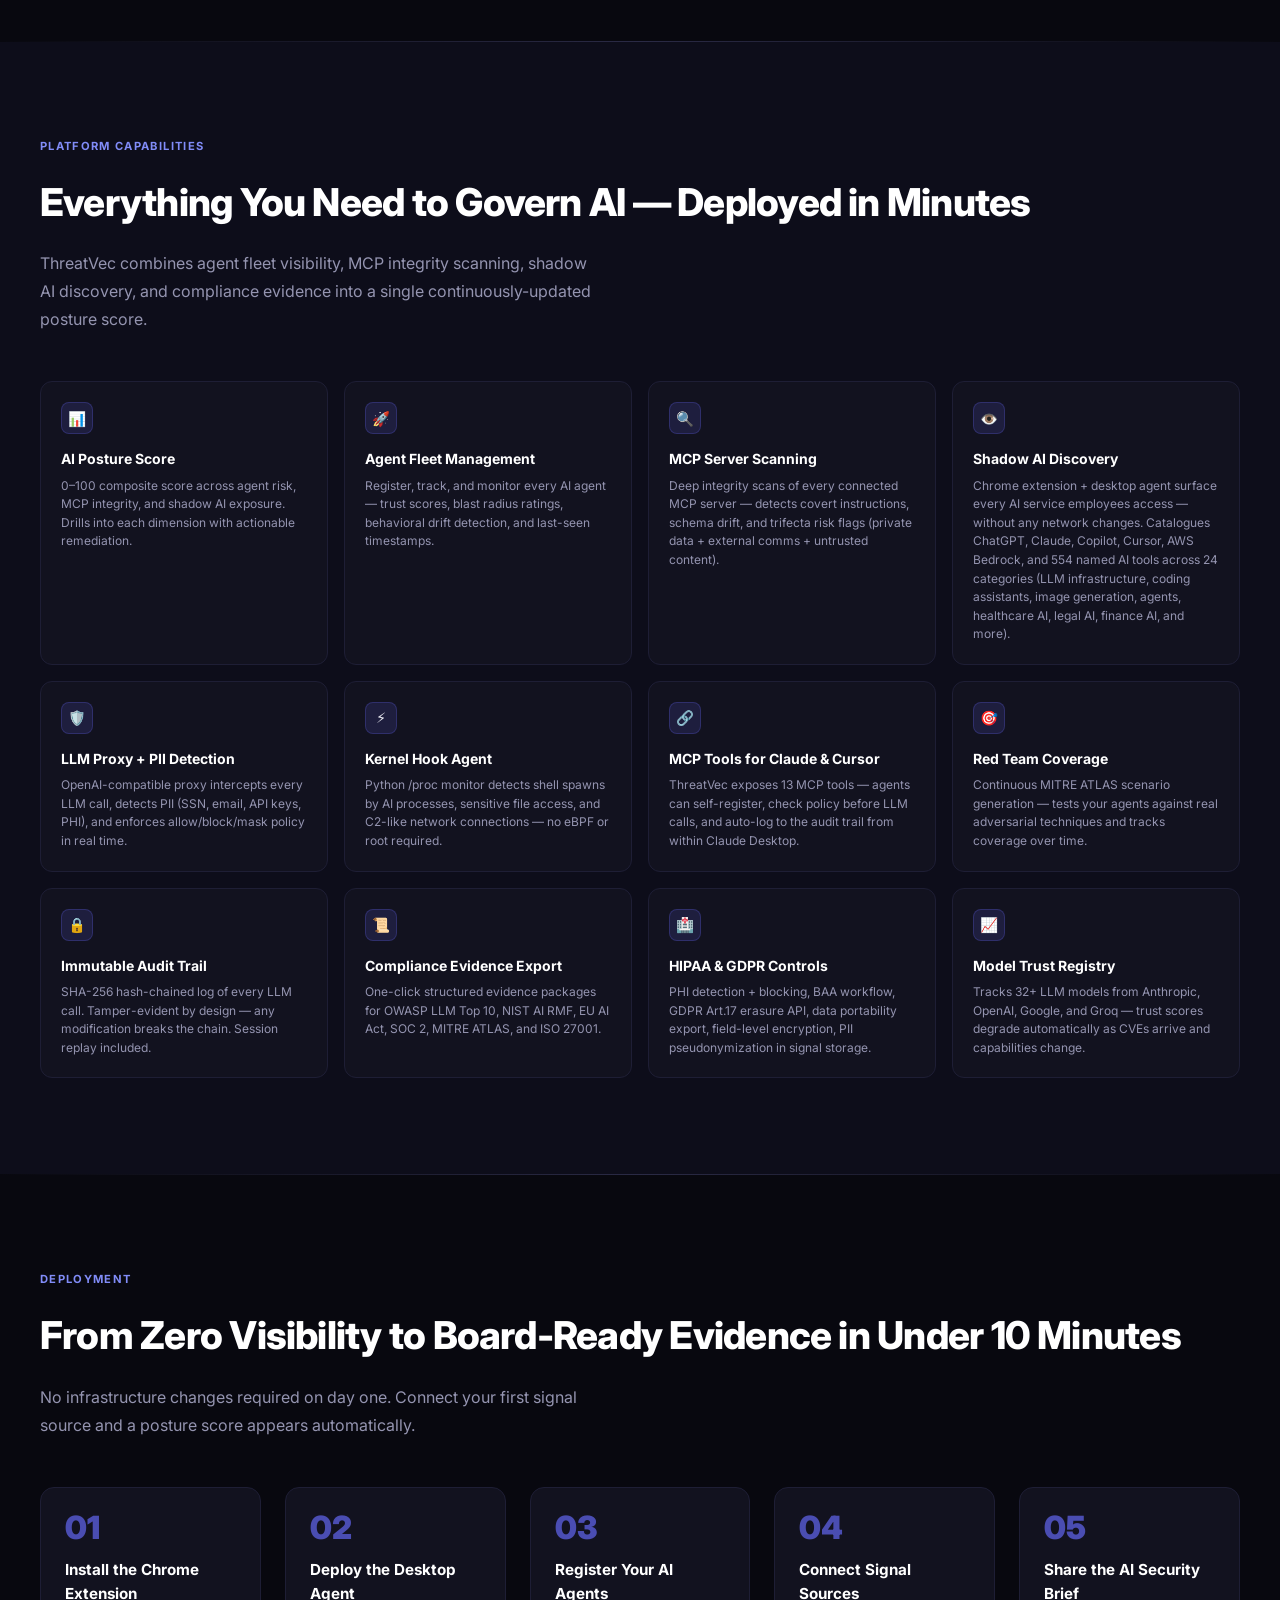
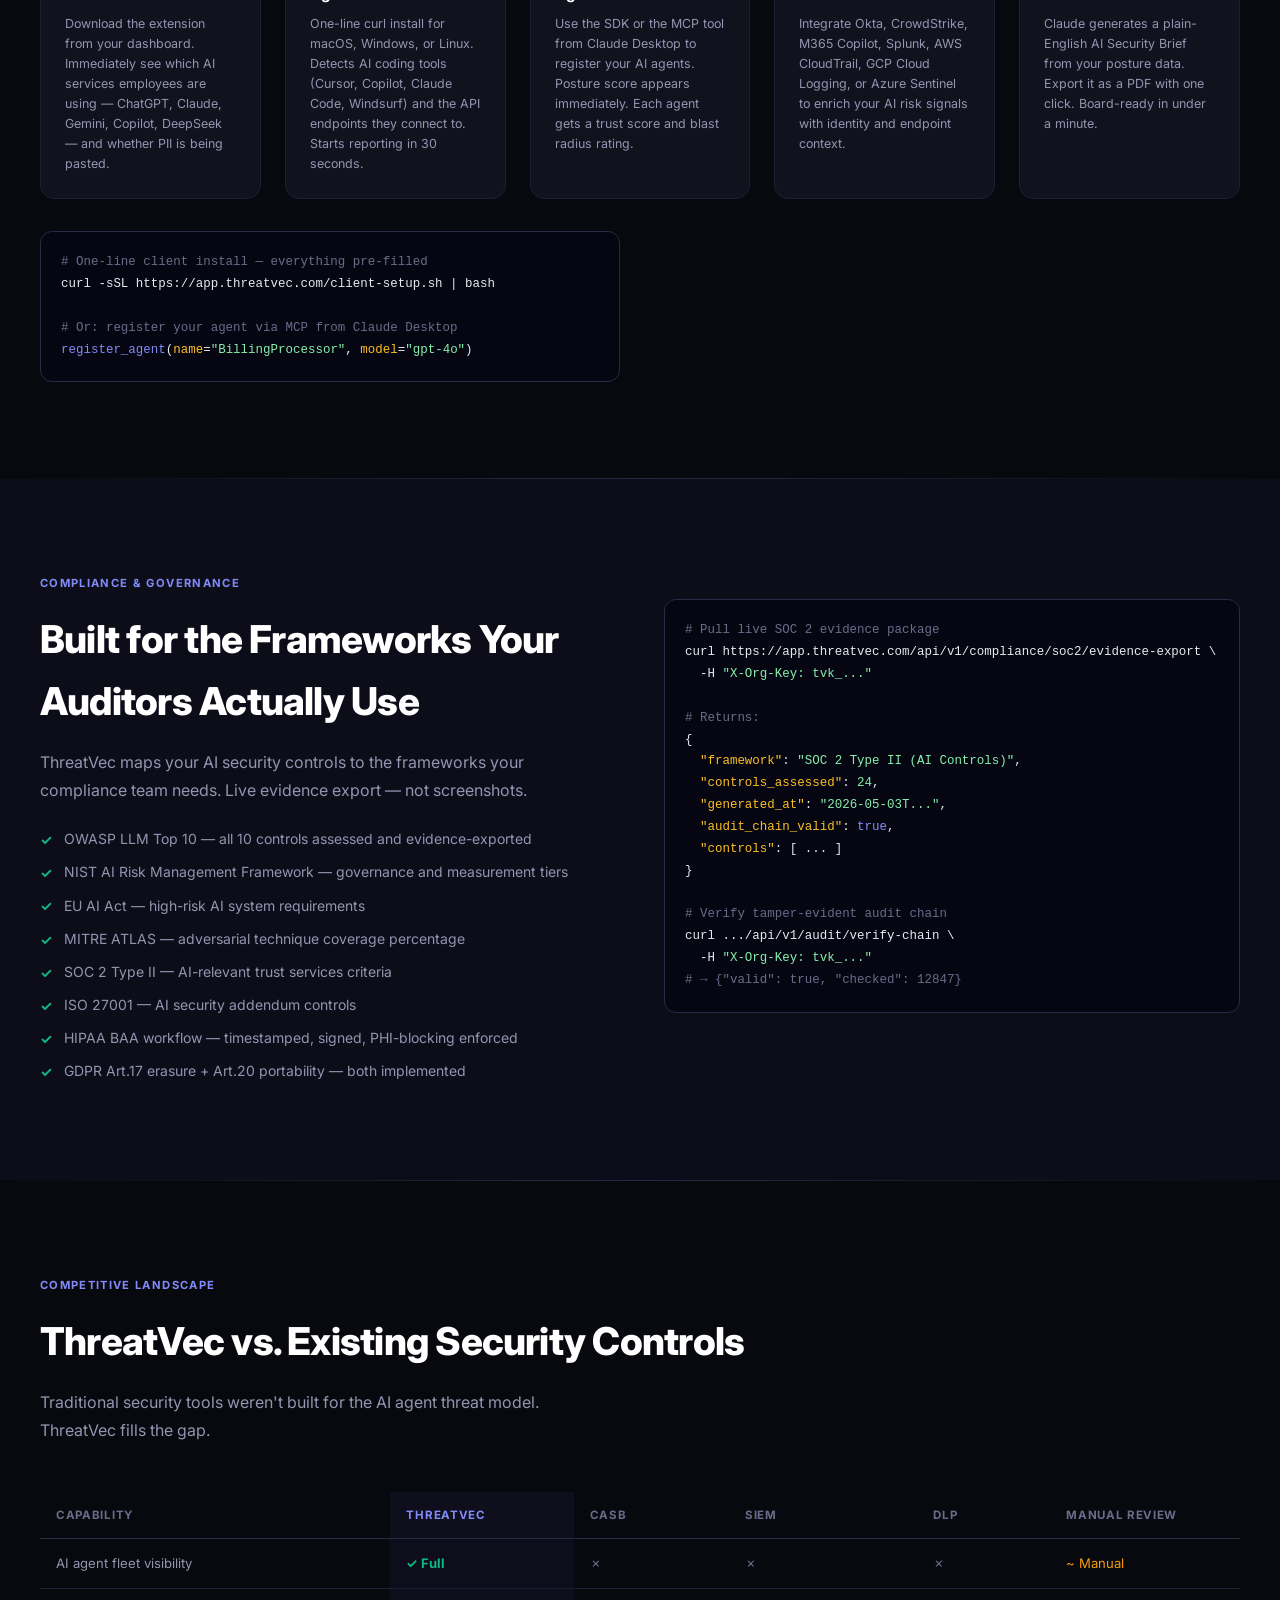
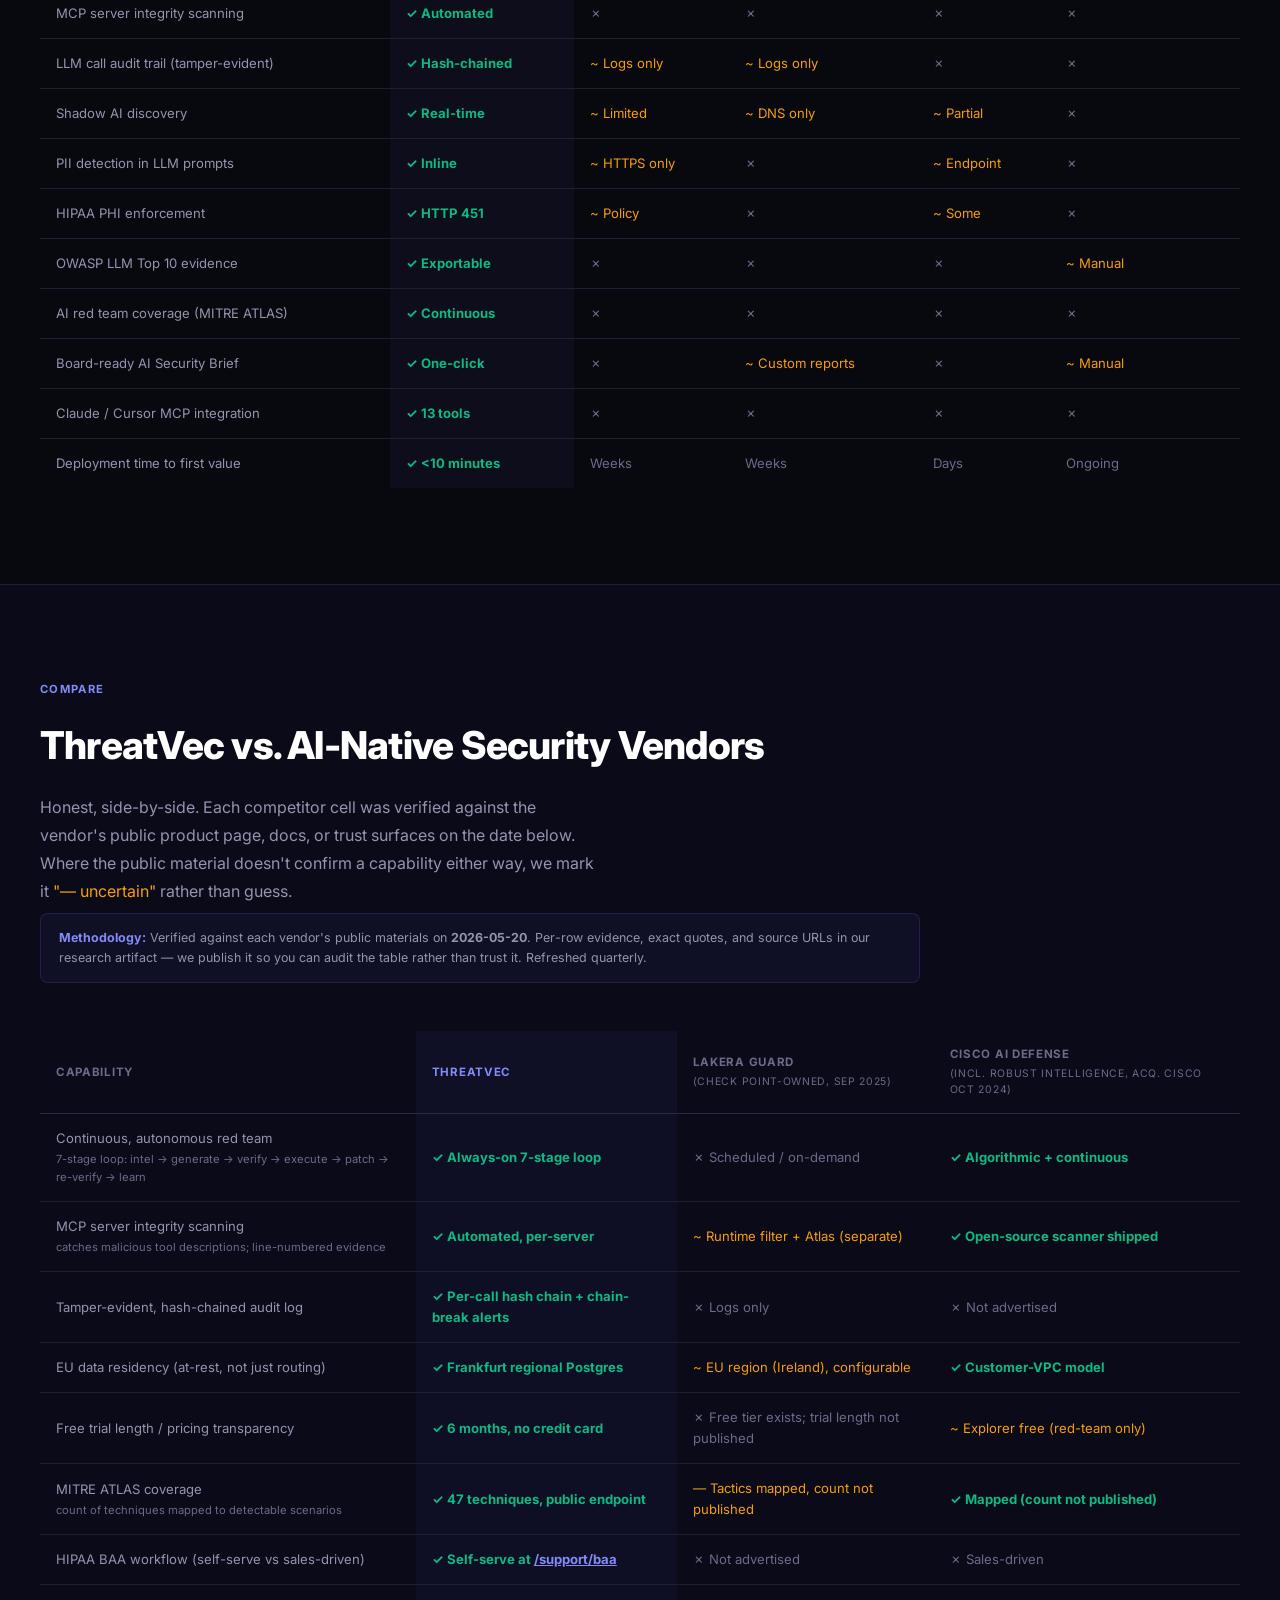
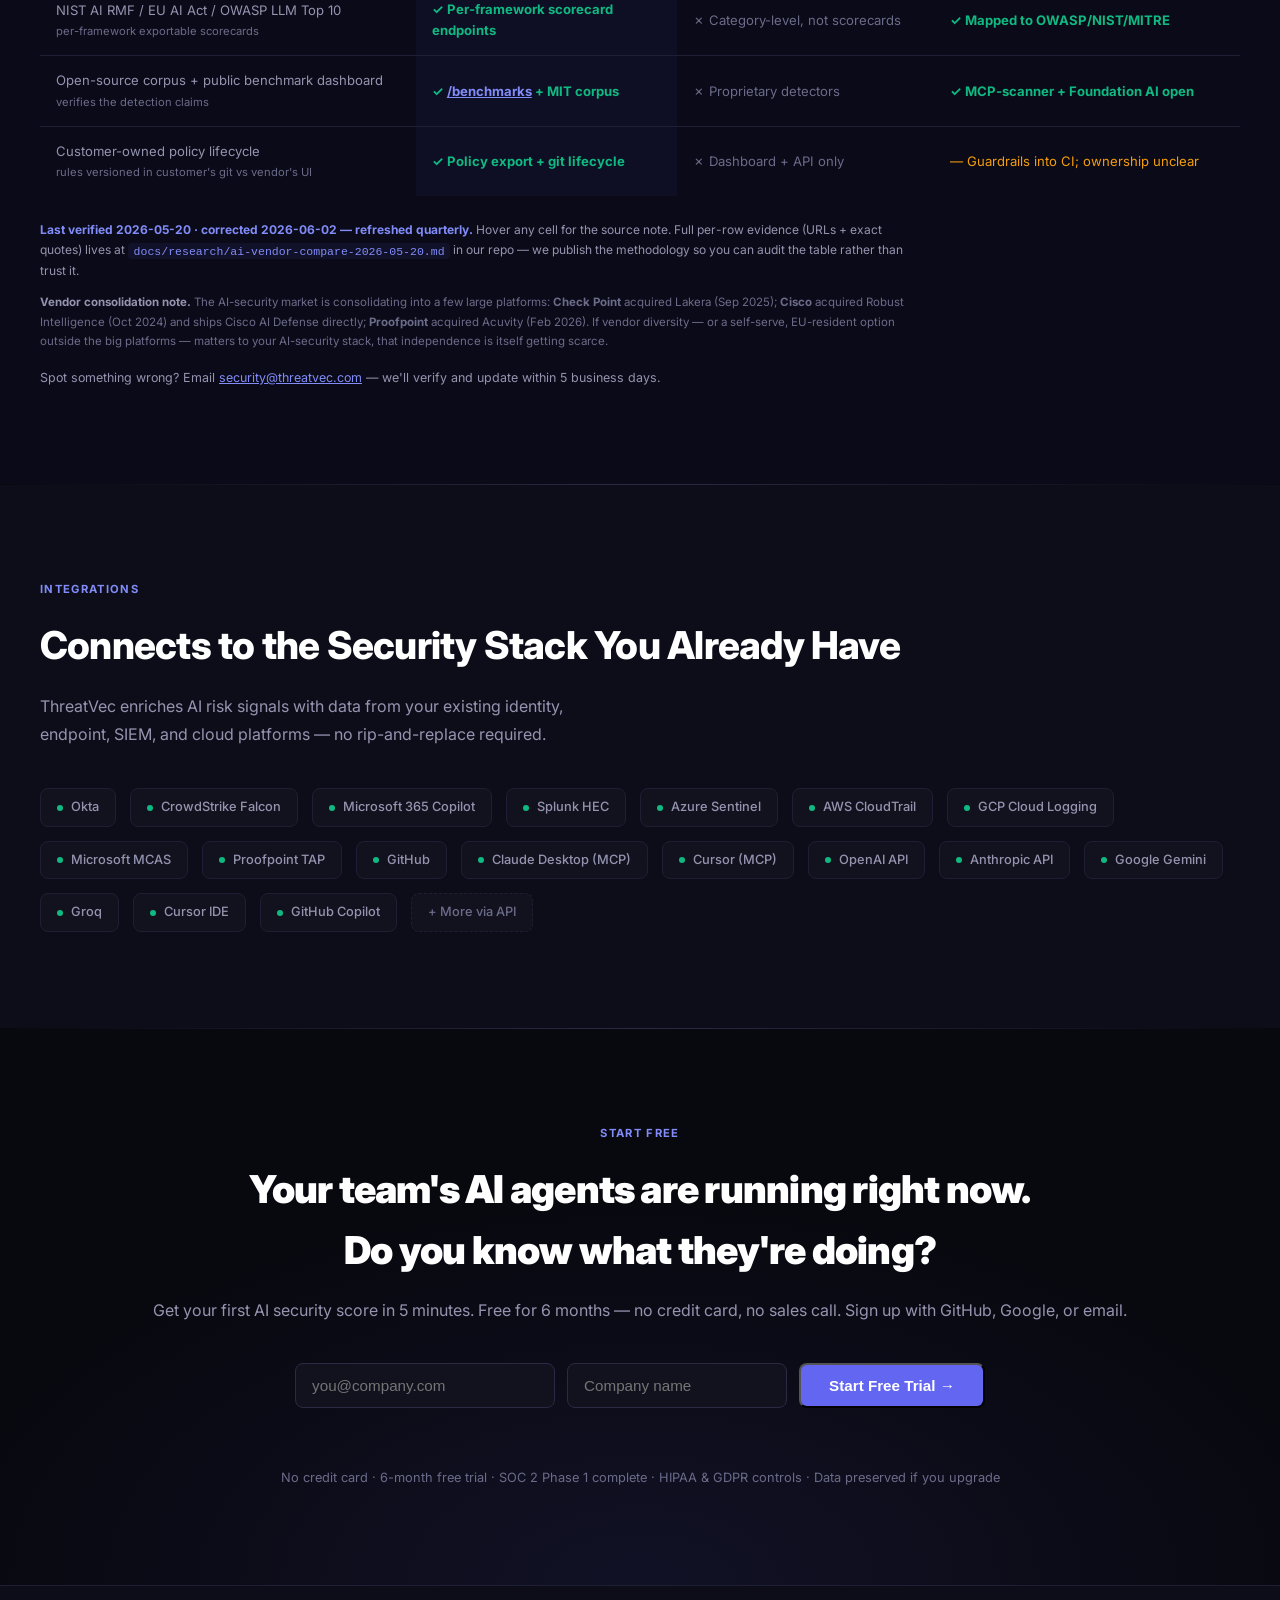
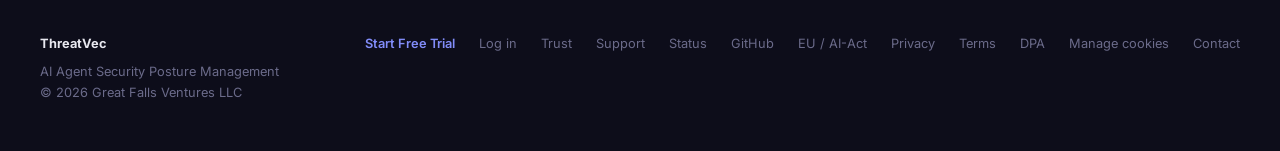
==== commit 63b9a4a8: "legal: add Terms of Service (/terms) with a conspicuous Beta Services clause + footer link Creates t" ====
--- a/index.html
+++ b/index.html
@@ -644,6 +644,7 @@
       <a href="https://github.com/ThreatVecOrg">GitHub</a>
       <a href="/eu/">EU / AI-Act</a>
       <a href="/privacy">Privacy</a>
+      <a href="/terms">Terms</a>
       <a href="https://app.threatvec.com/docs/dpa">DPA</a>
       <a href="#" id="tv-manage-cookies">Manage cookies</a>
       <a href="mailto:support@threatvec.com">Contact</a>
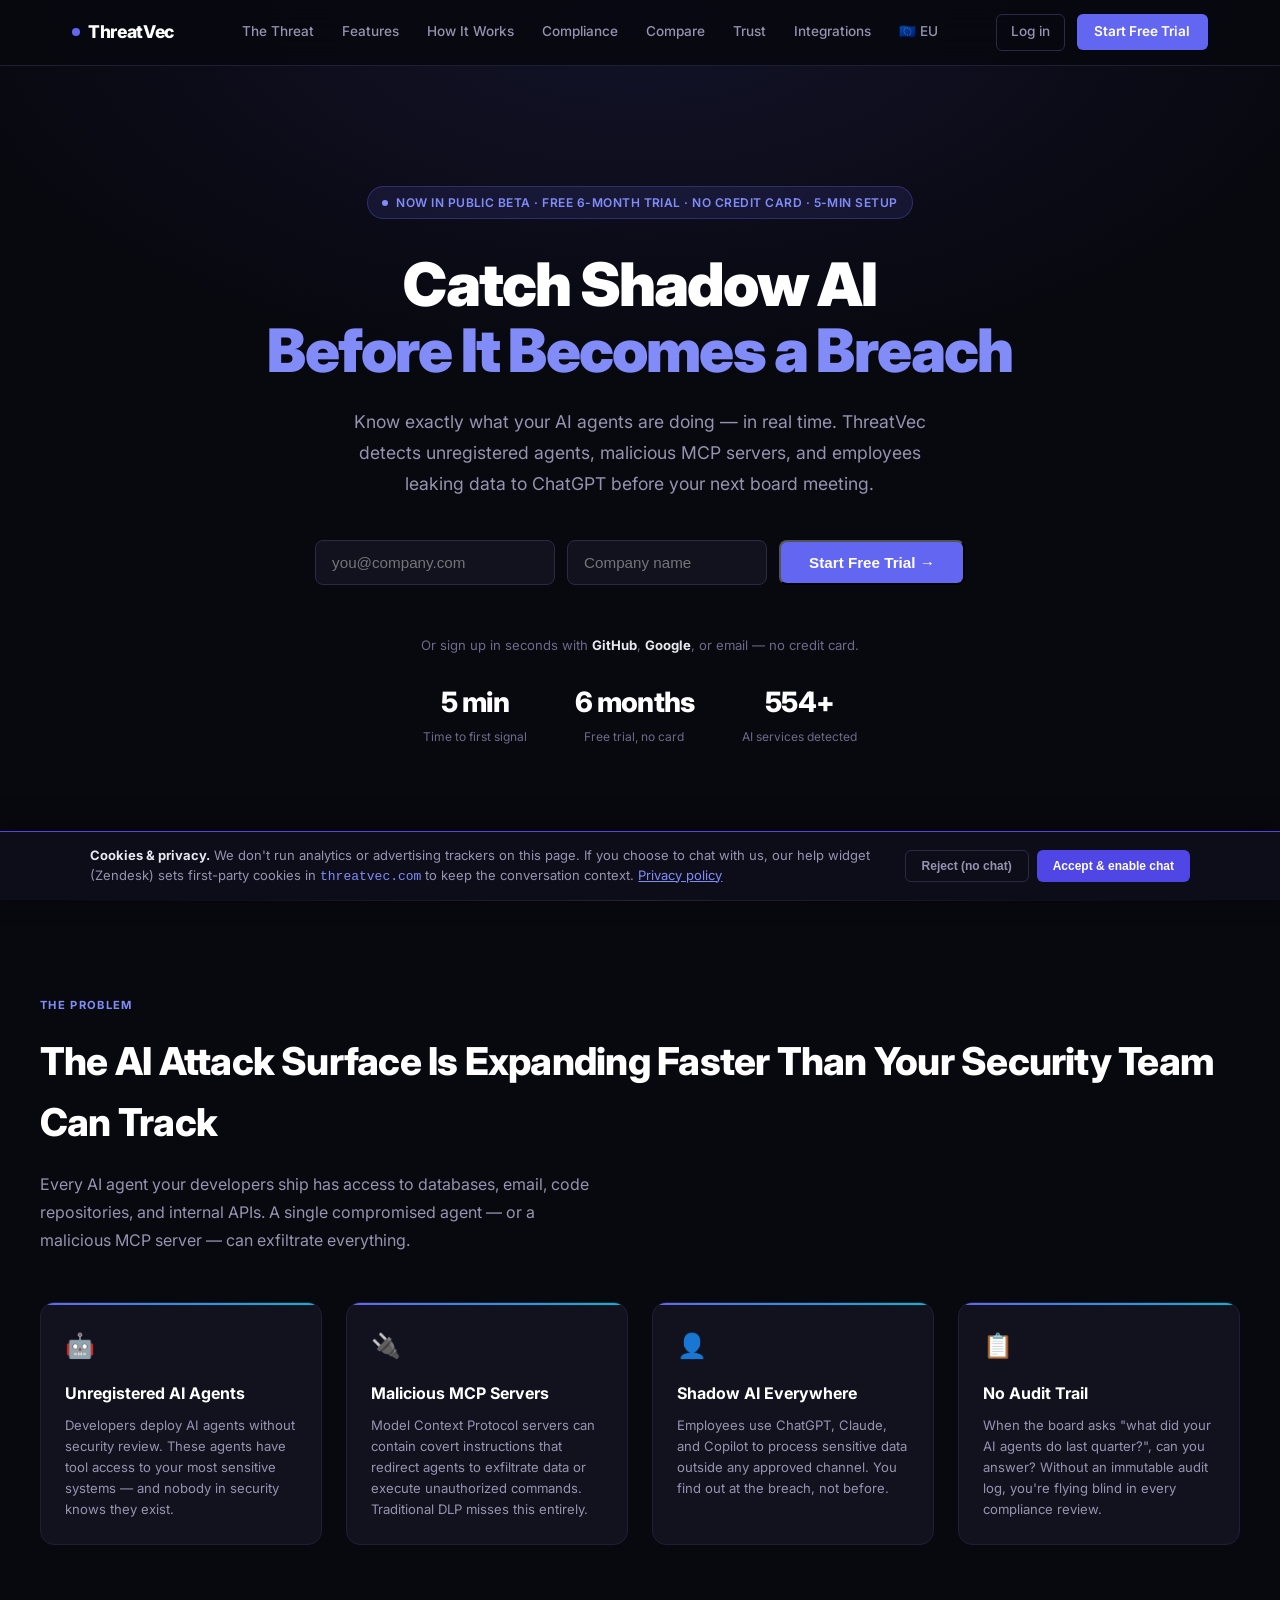
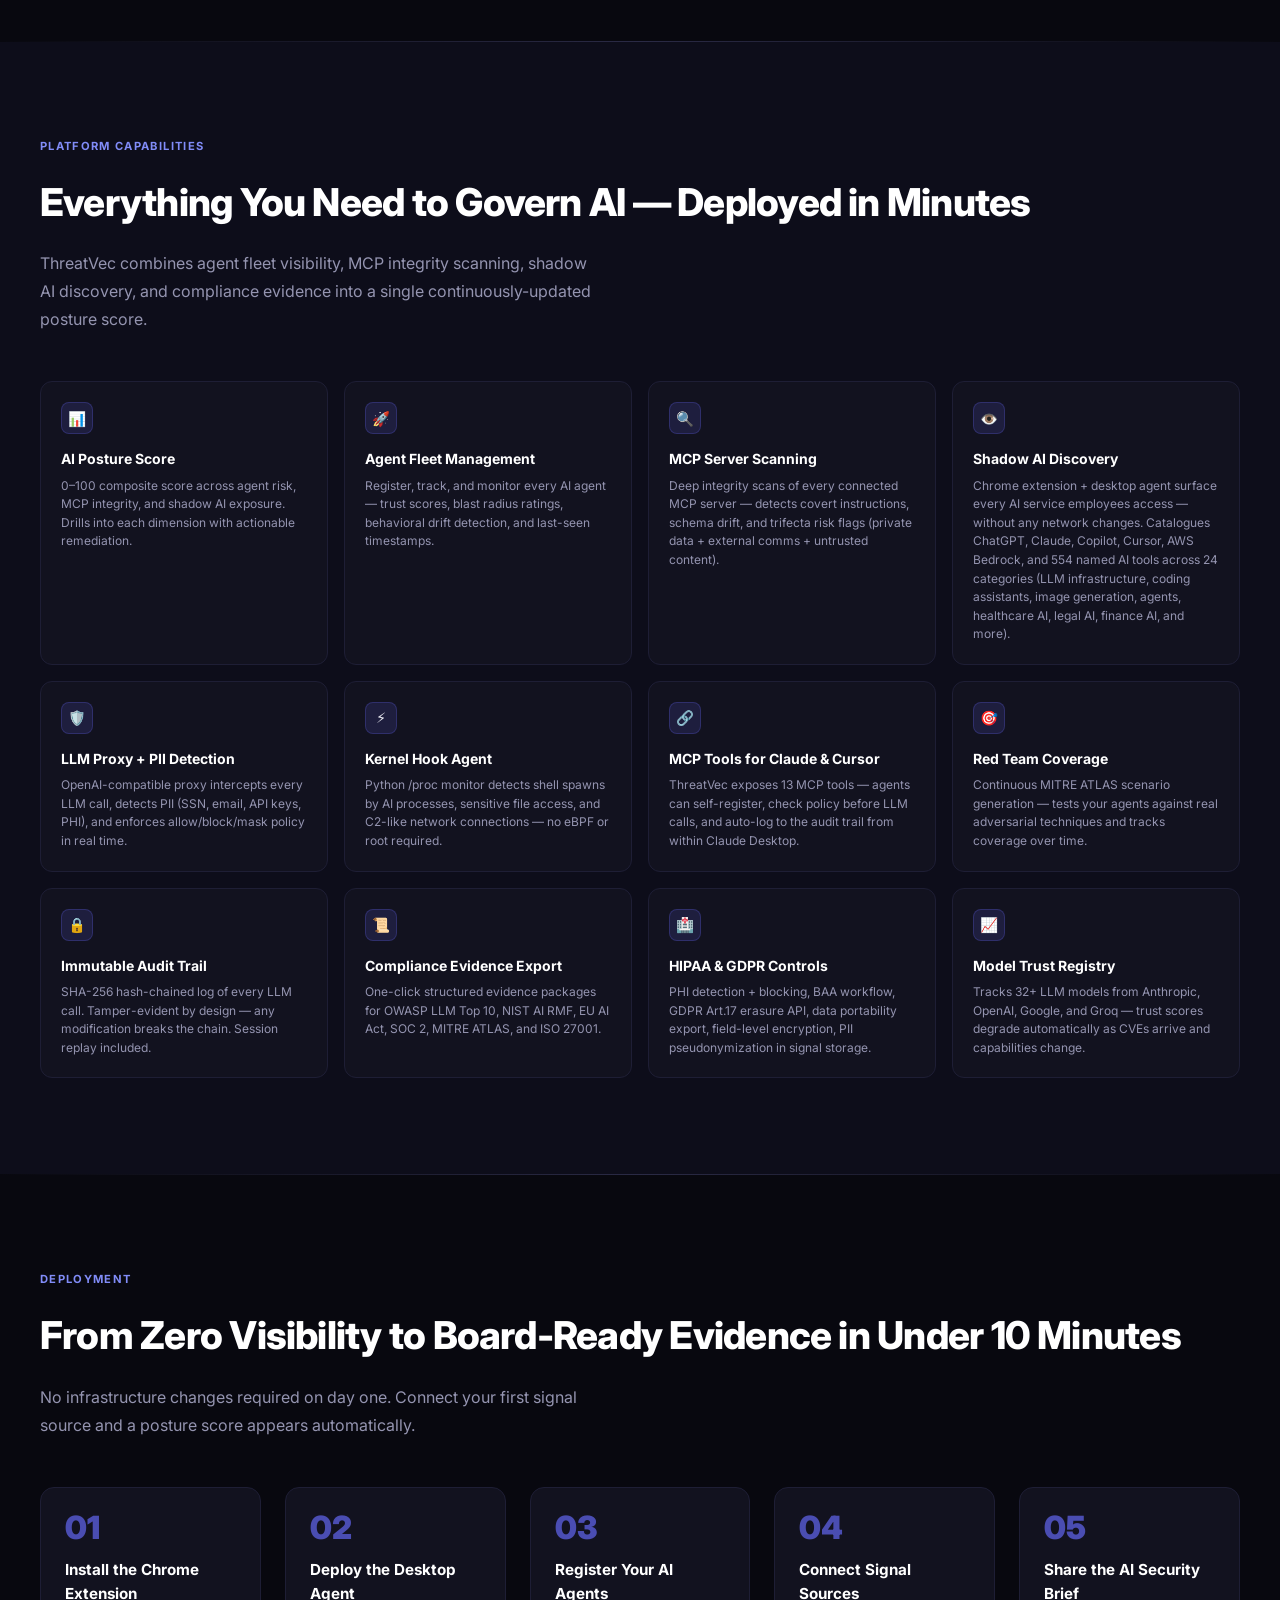
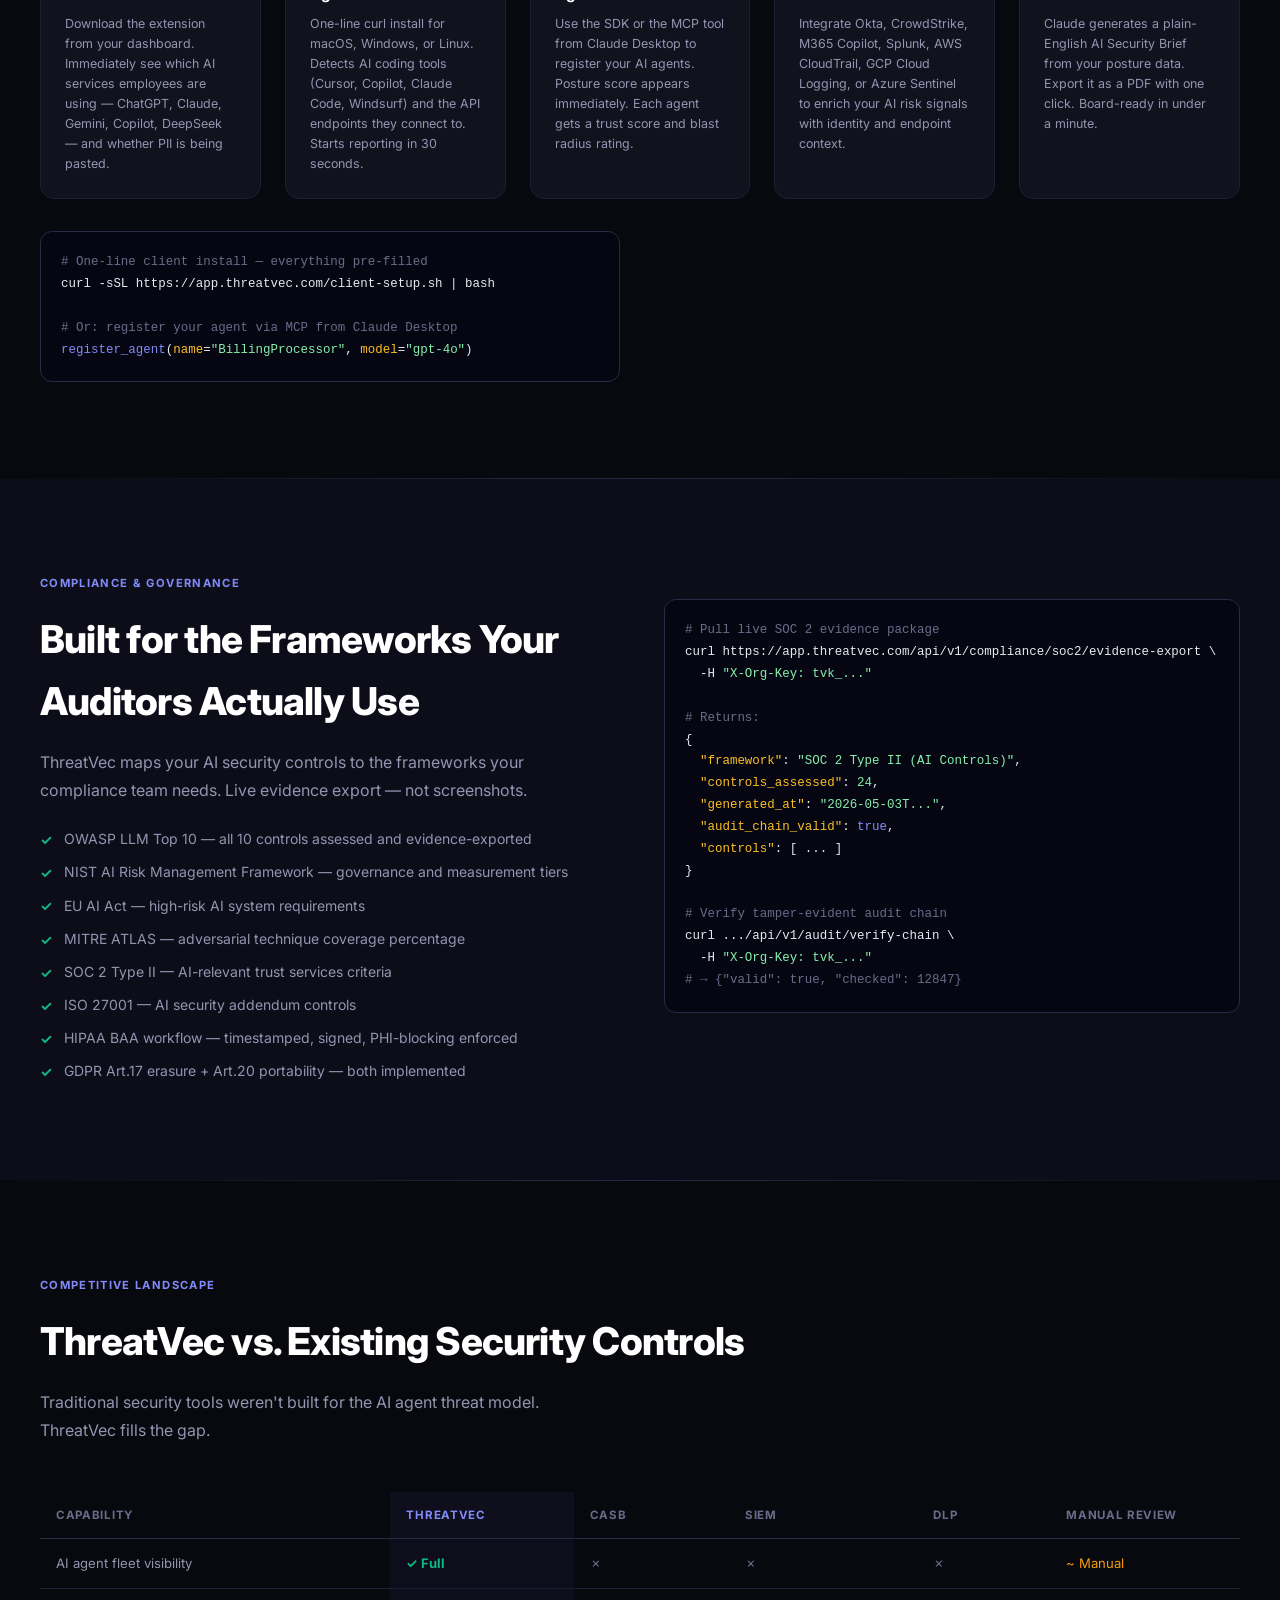
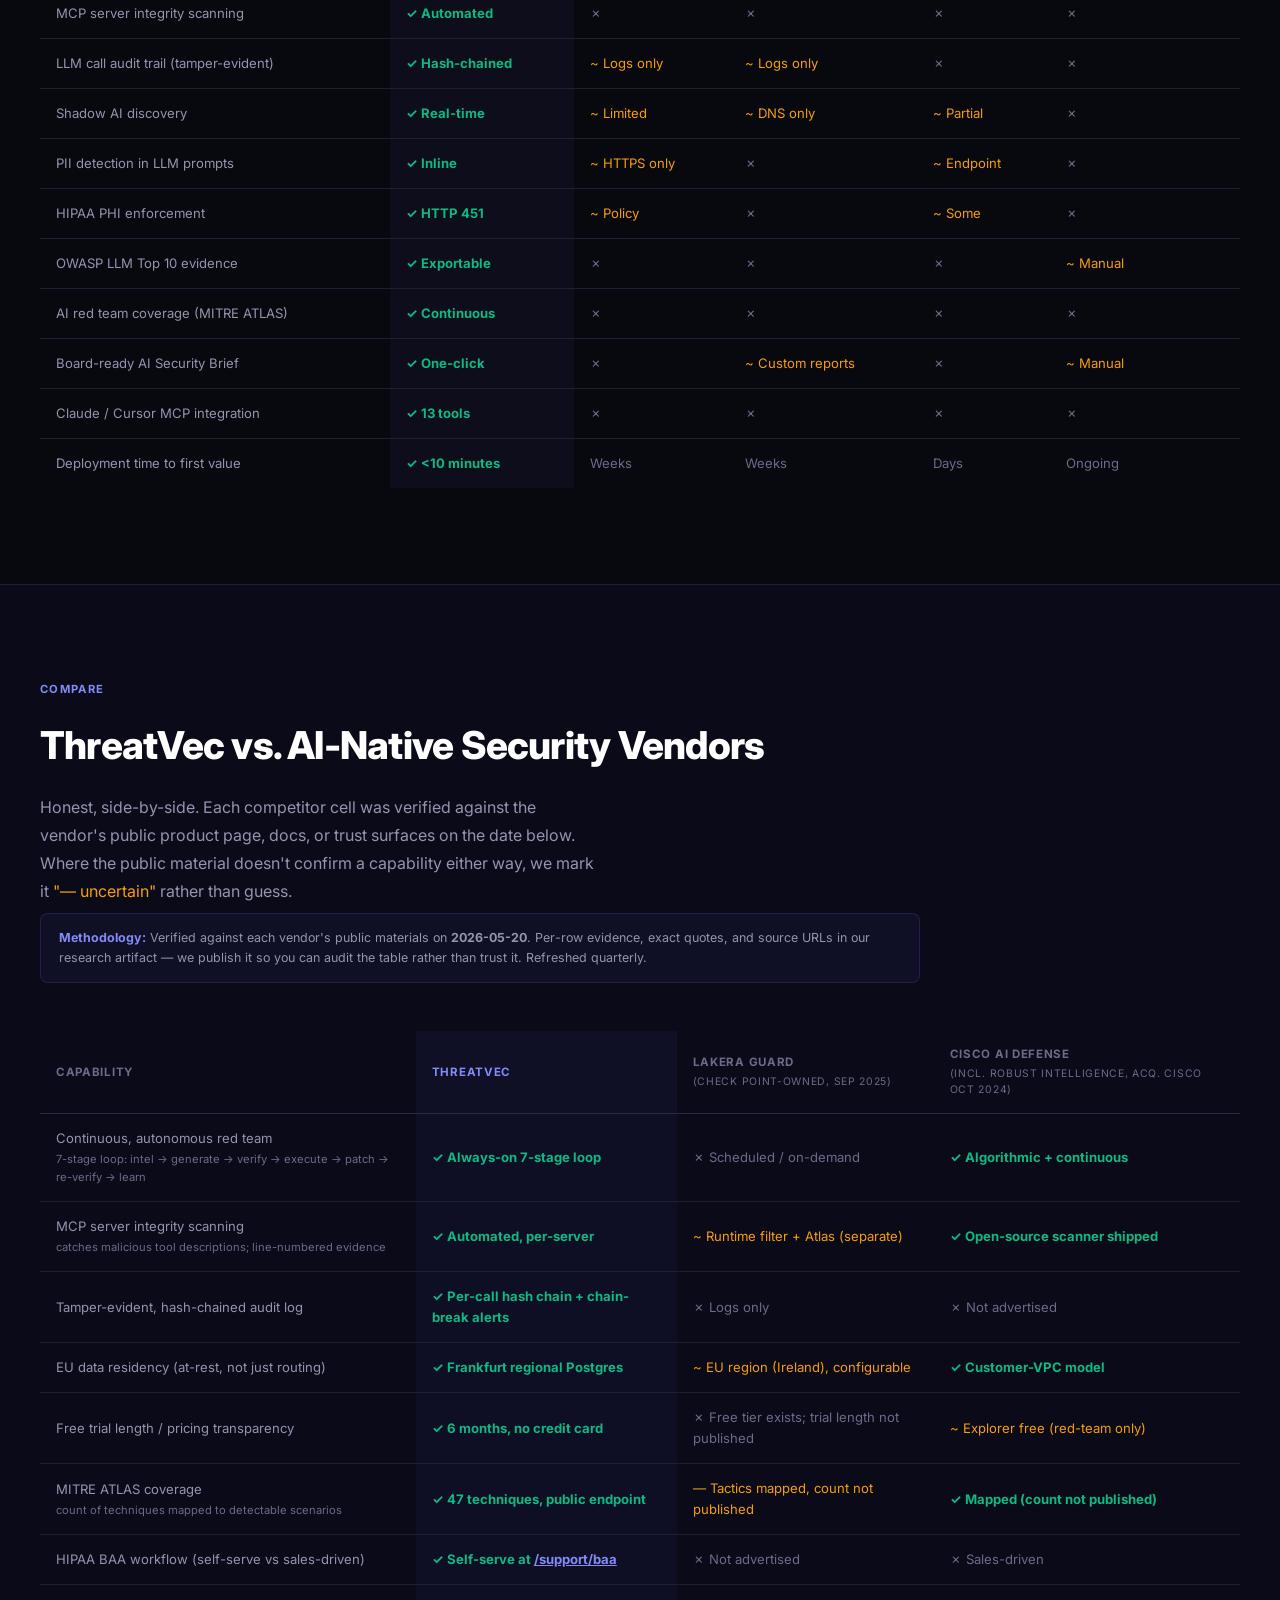
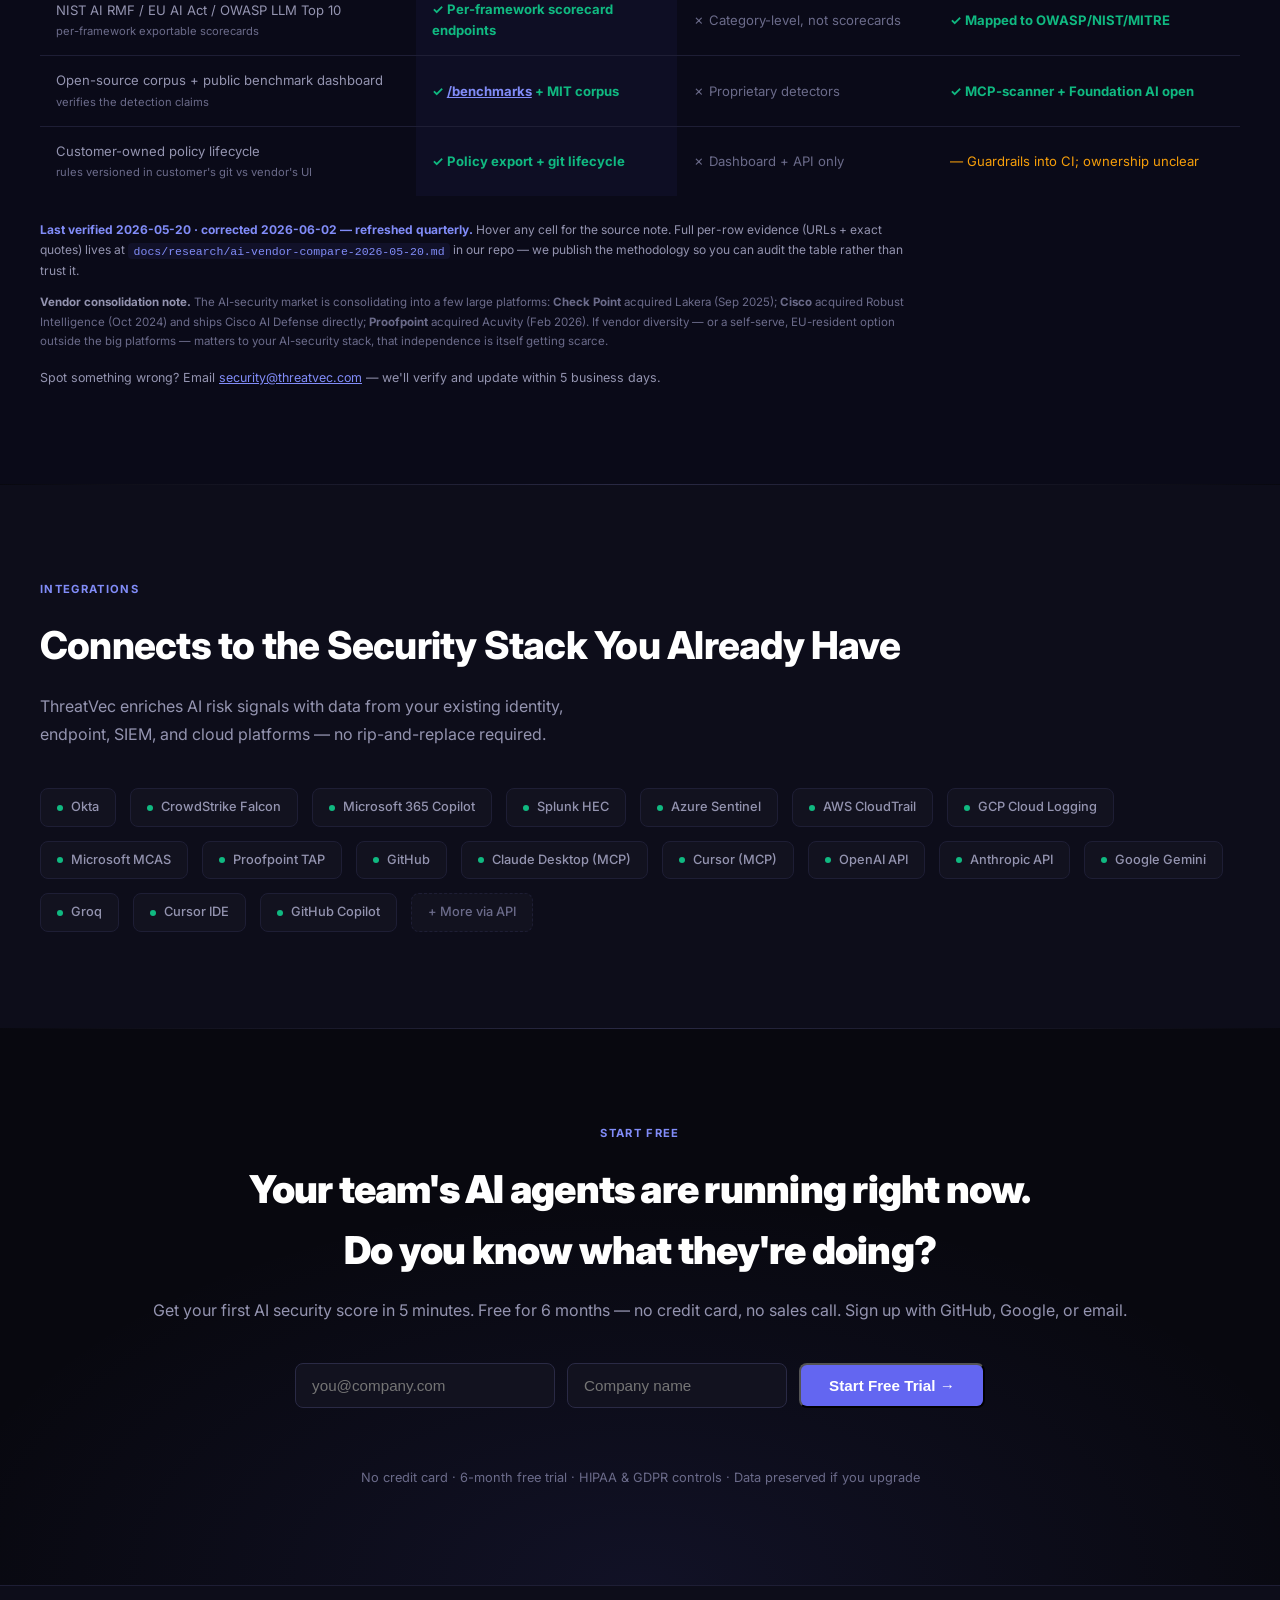
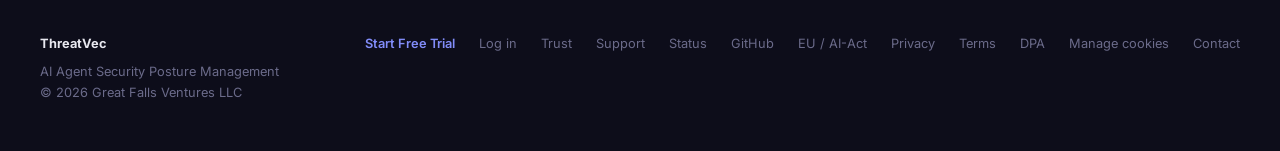
==== commit ec052afb: "content: remove ThreatVec's own SOC 2 self-claims (not started yet) Removed the false "SOC 2 Phase 1" ====
--- a/index.html
+++ b/index.html
@@ -195,7 +195,6 @@
       <div><div class="hero-stat-num">5 min</div><div class="hero-stat-label">Time to first signal</div></div>
       <div><div class="hero-stat-num">6 months</div><div class="hero-stat-label">Free trial, no card</div></div>
       <div><div class="hero-stat-num">554+</div><div class="hero-stat-label">AI services detected</div></div>
-      <div><div class="hero-stat-num">SOC 2</div><div class="hero-stat-label">Phase 1 complete</div></div>
     </div>
 
     <script>
@@ -612,7 +611,7 @@
     <button type="submit" id="cta-btn" class="btn-lg btn-lg-primary">Start Free Trial →</button>
   </form>
   <div id="cta-msg" style="min-height:1.5rem;font-size:.85rem;color:var(--muted2);text-align:center"></div>
-  <p style="margin-top:1.25rem;font-size:.8rem;color:var(--muted)">No credit card · 6-month free trial · SOC 2 Phase 1 complete · HIPAA &amp; GDPR controls · Data preserved if you upgrade</p>
+  <p style="margin-top:1.25rem;font-size:.8rem;color:var(--muted)">No credit card · 6-month free trial · HIPAA &amp; GDPR controls · Data preserved if you upgrade</p>
 
   <script>
   // Capture email + company, then hand off to /signup (prefilled) — it carries
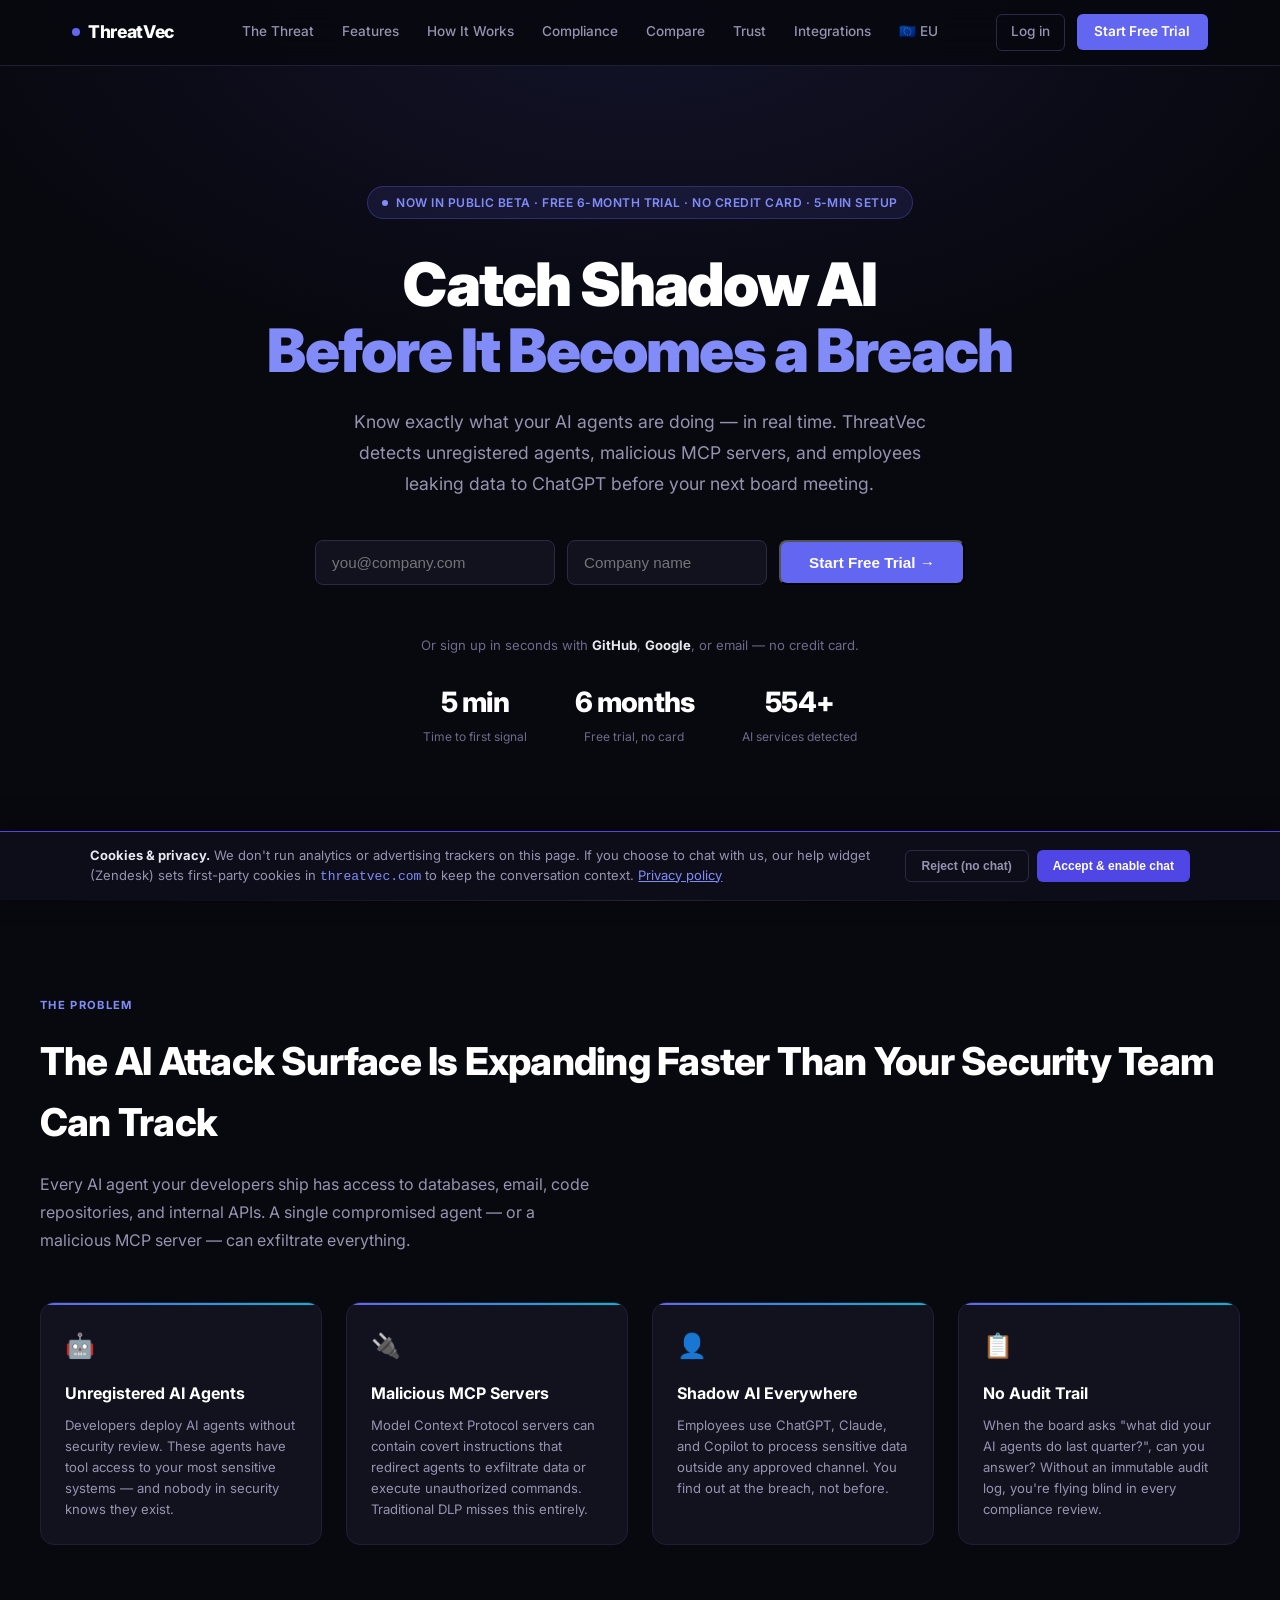
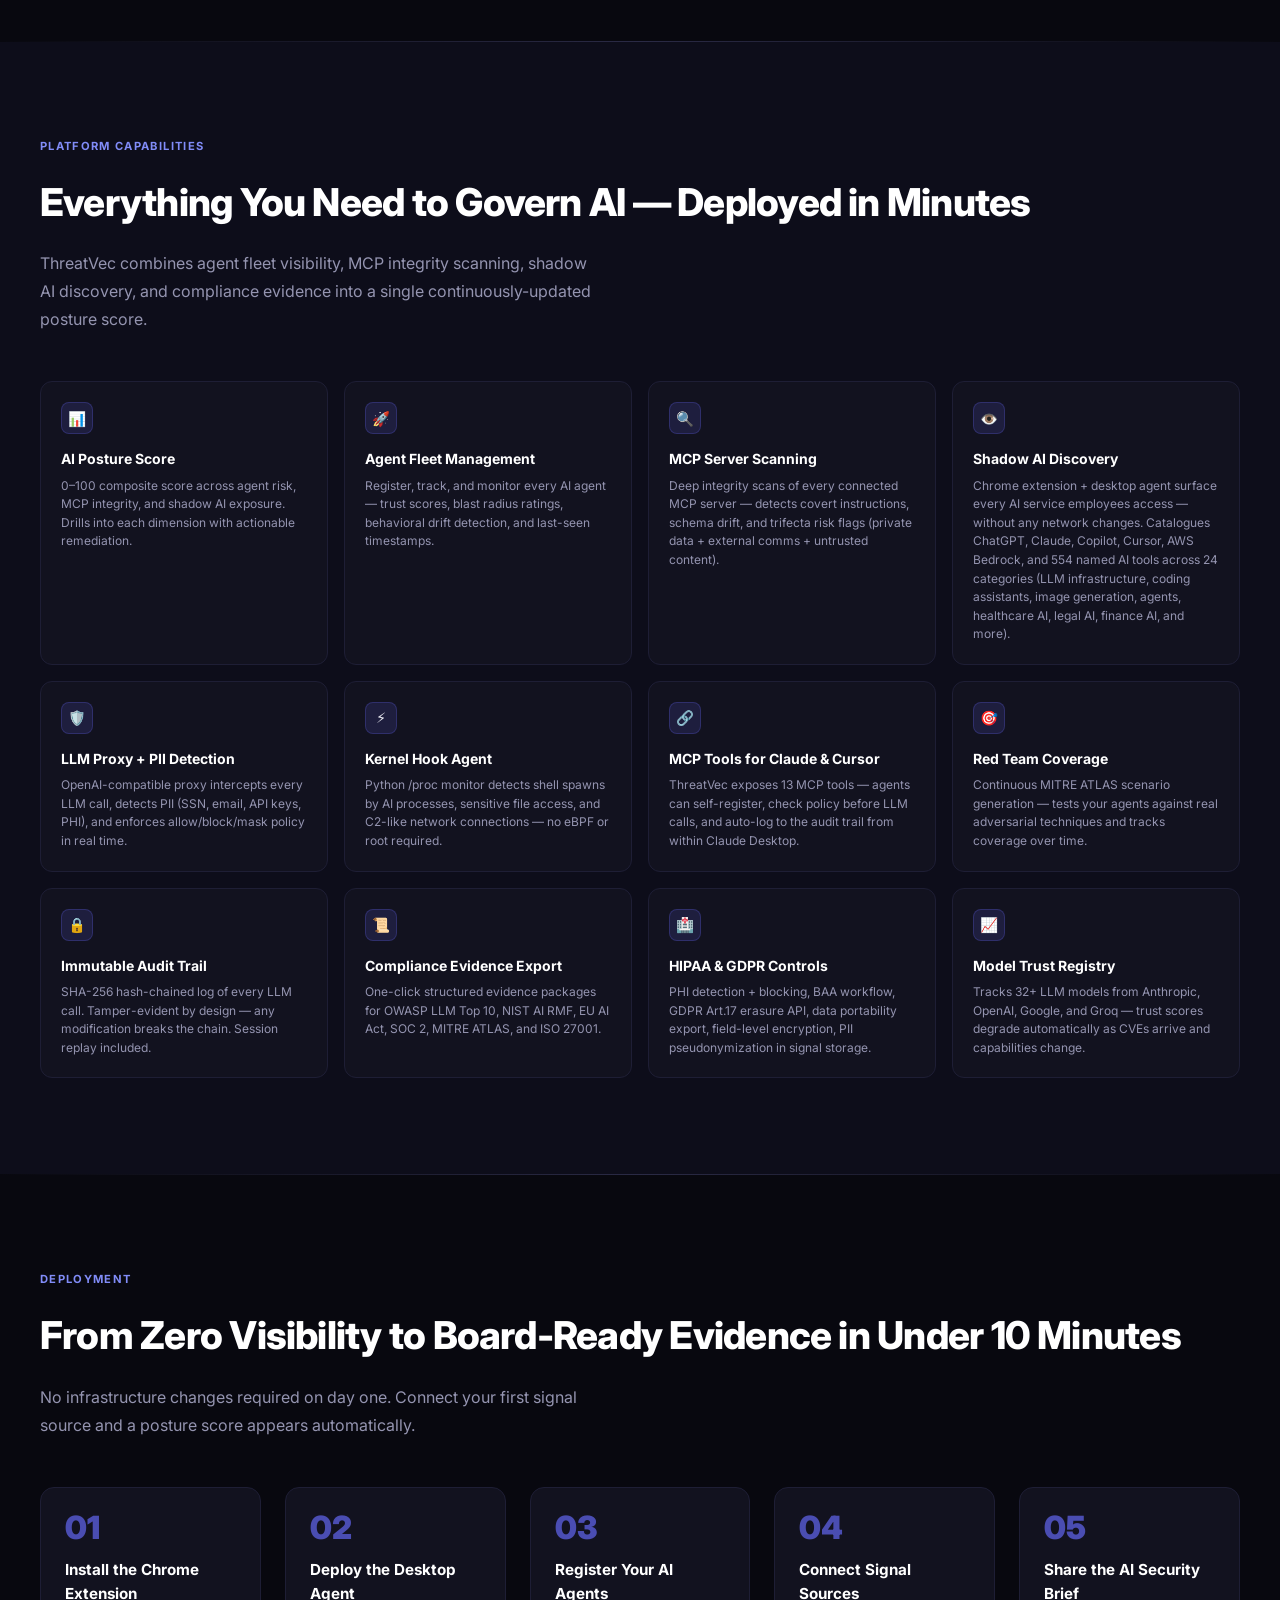
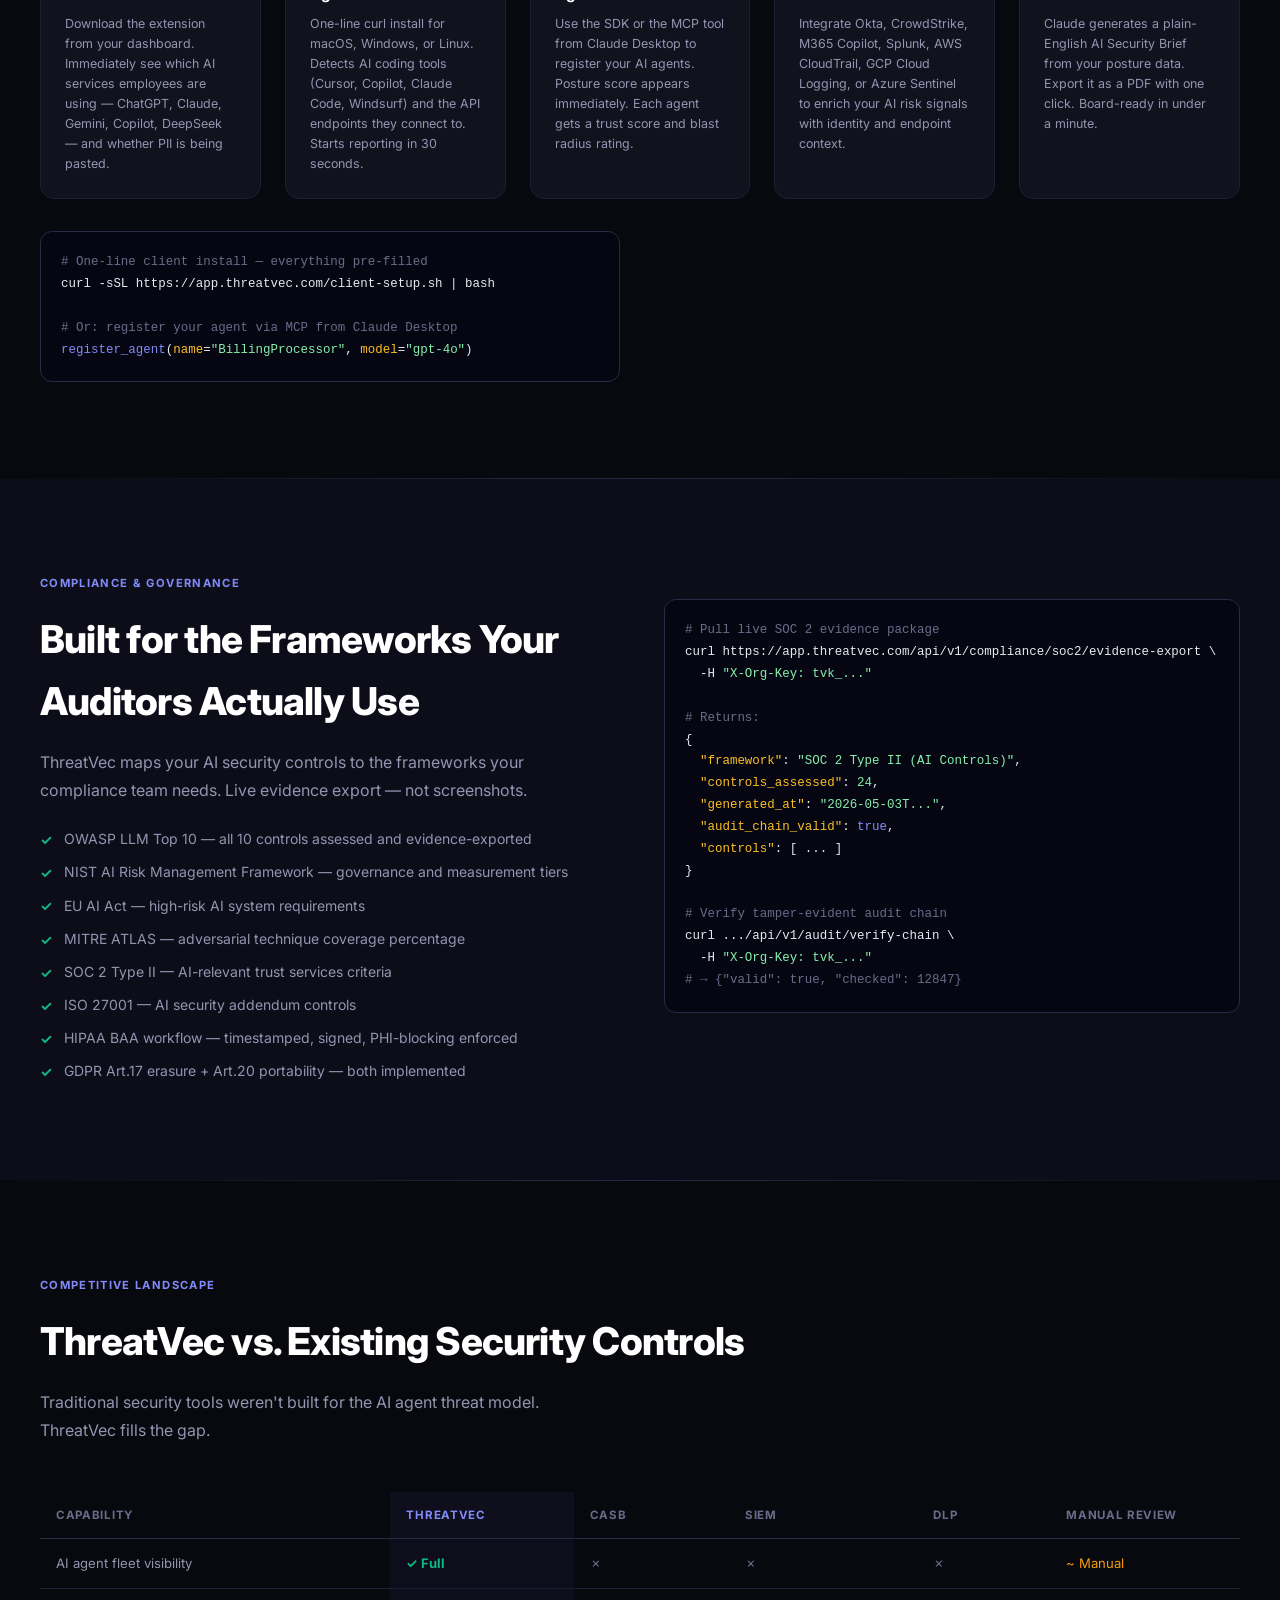
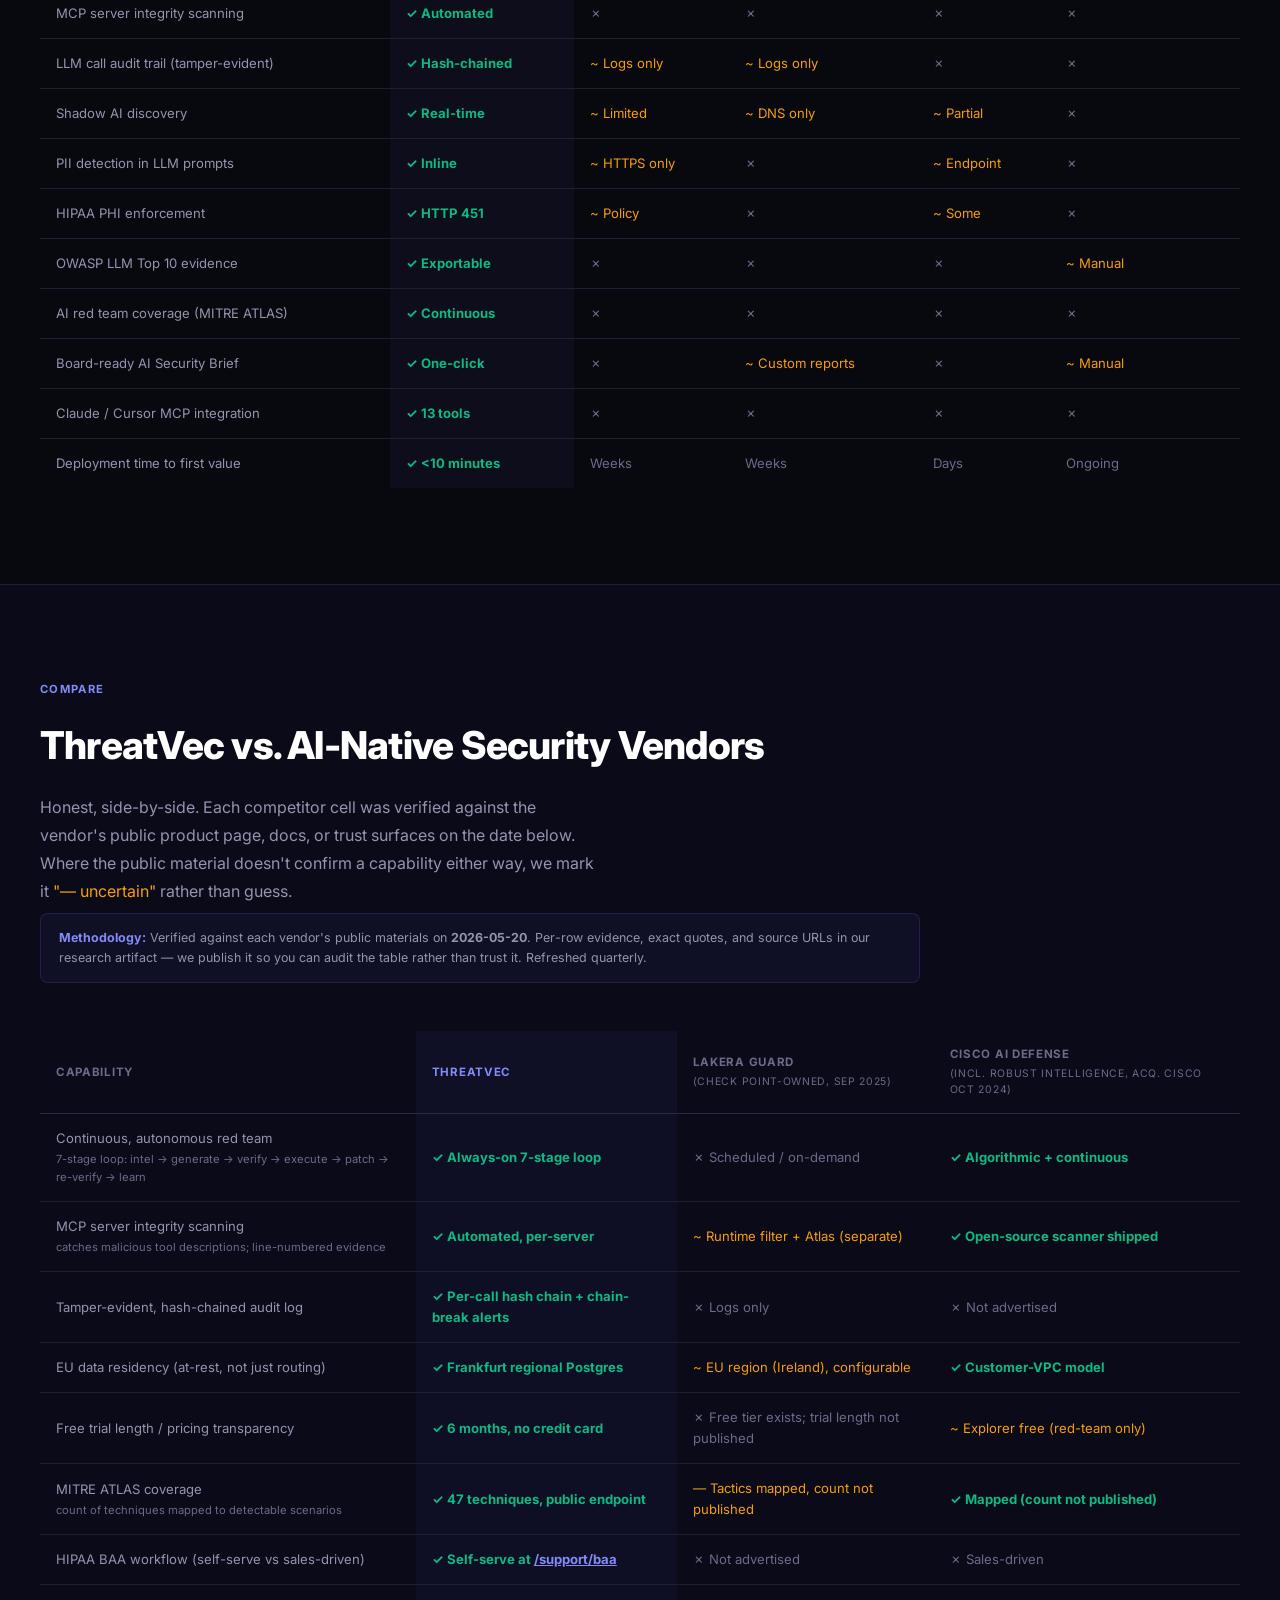
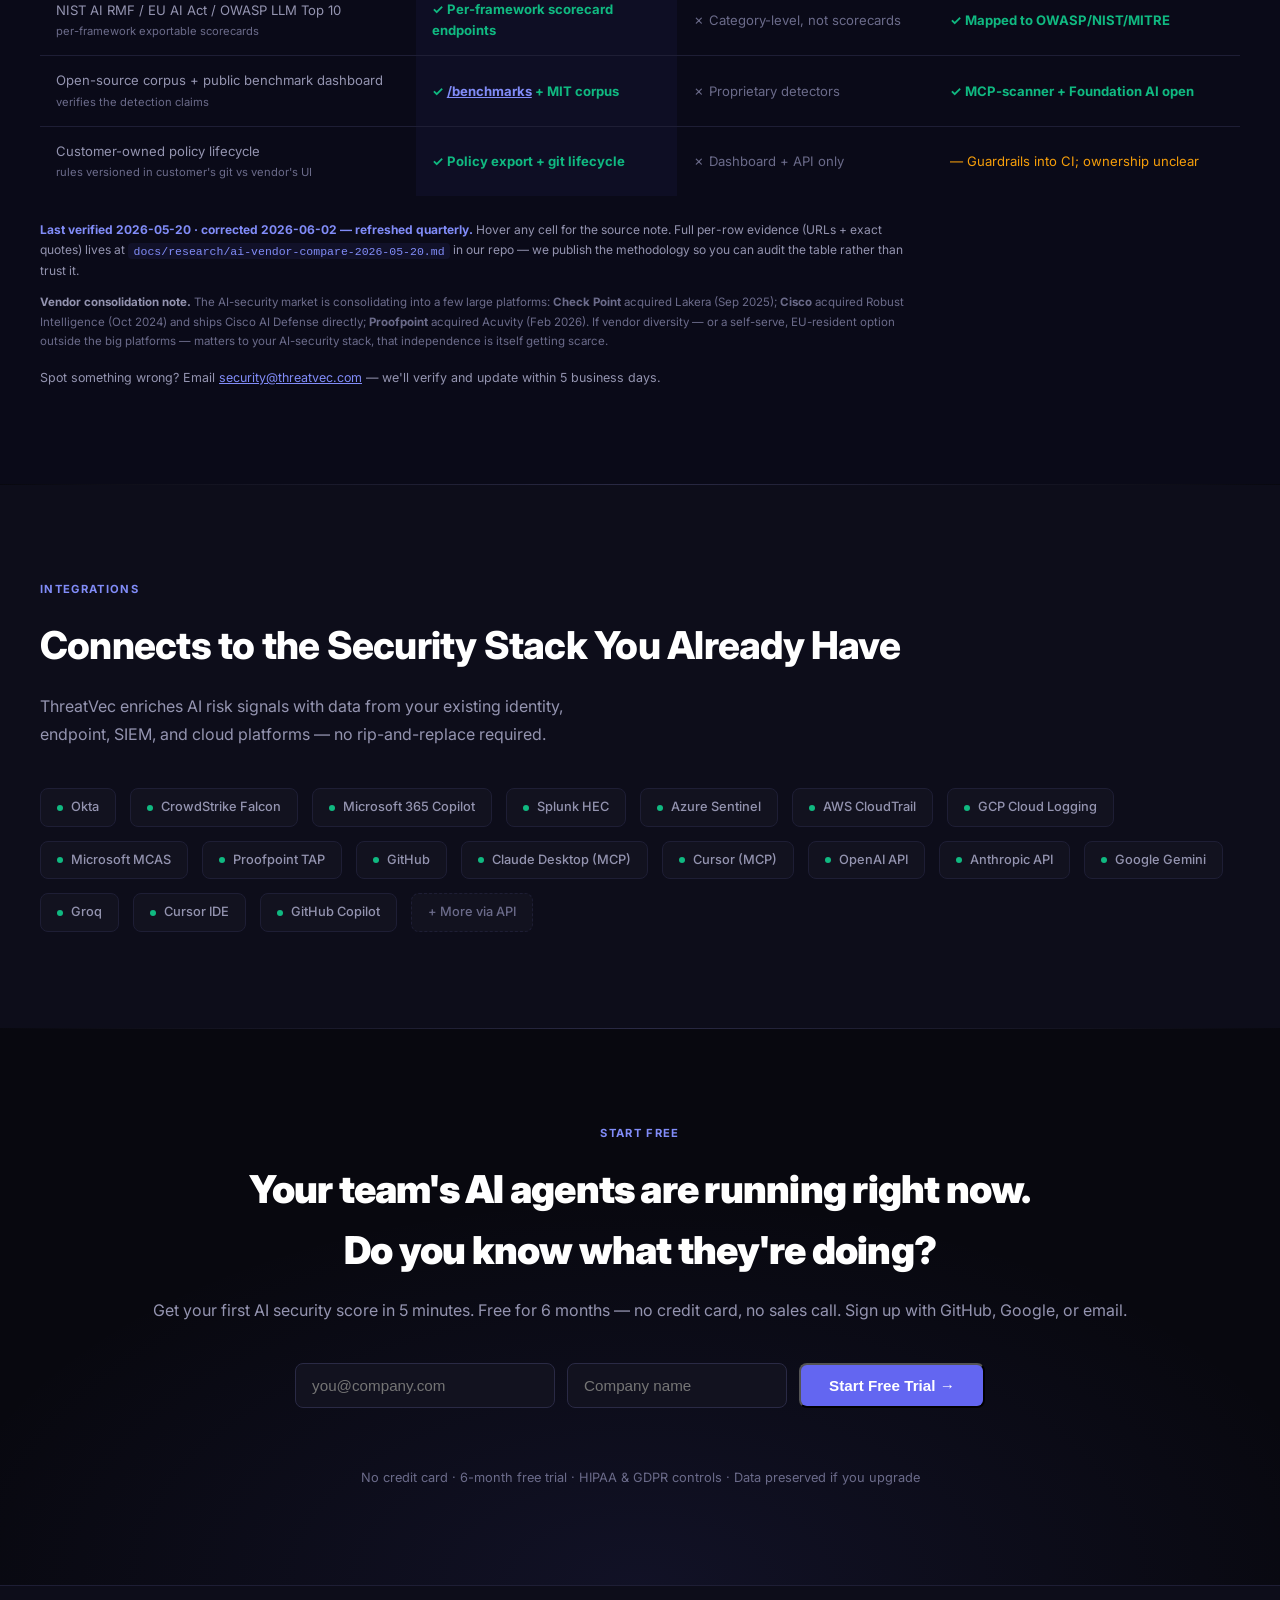
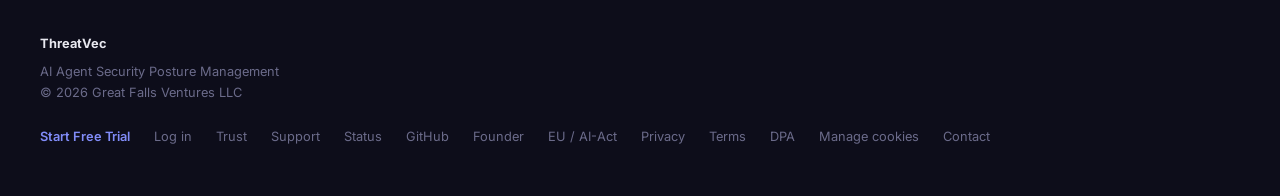
==== commit d8e0decd: "Add founder bio page at /bio (from jmckinley/bio) + footer link Self-contained bio page (John McKinl" ====
--- a/index.html
+++ b/index.html
@@ -641,6 +641,7 @@
       <a href="https://app.threatvec.com/support">Support</a>
       <a href="https://app.threatvec.com/status">Status</a>
       <a href="https://github.com/ThreatVecOrg">GitHub</a>
+      <a href="/bio">Founder</a>
       <a href="/eu/">EU / AI-Act</a>
       <a href="/privacy">Privacy</a>
       <a href="/terms">Terms</a>
